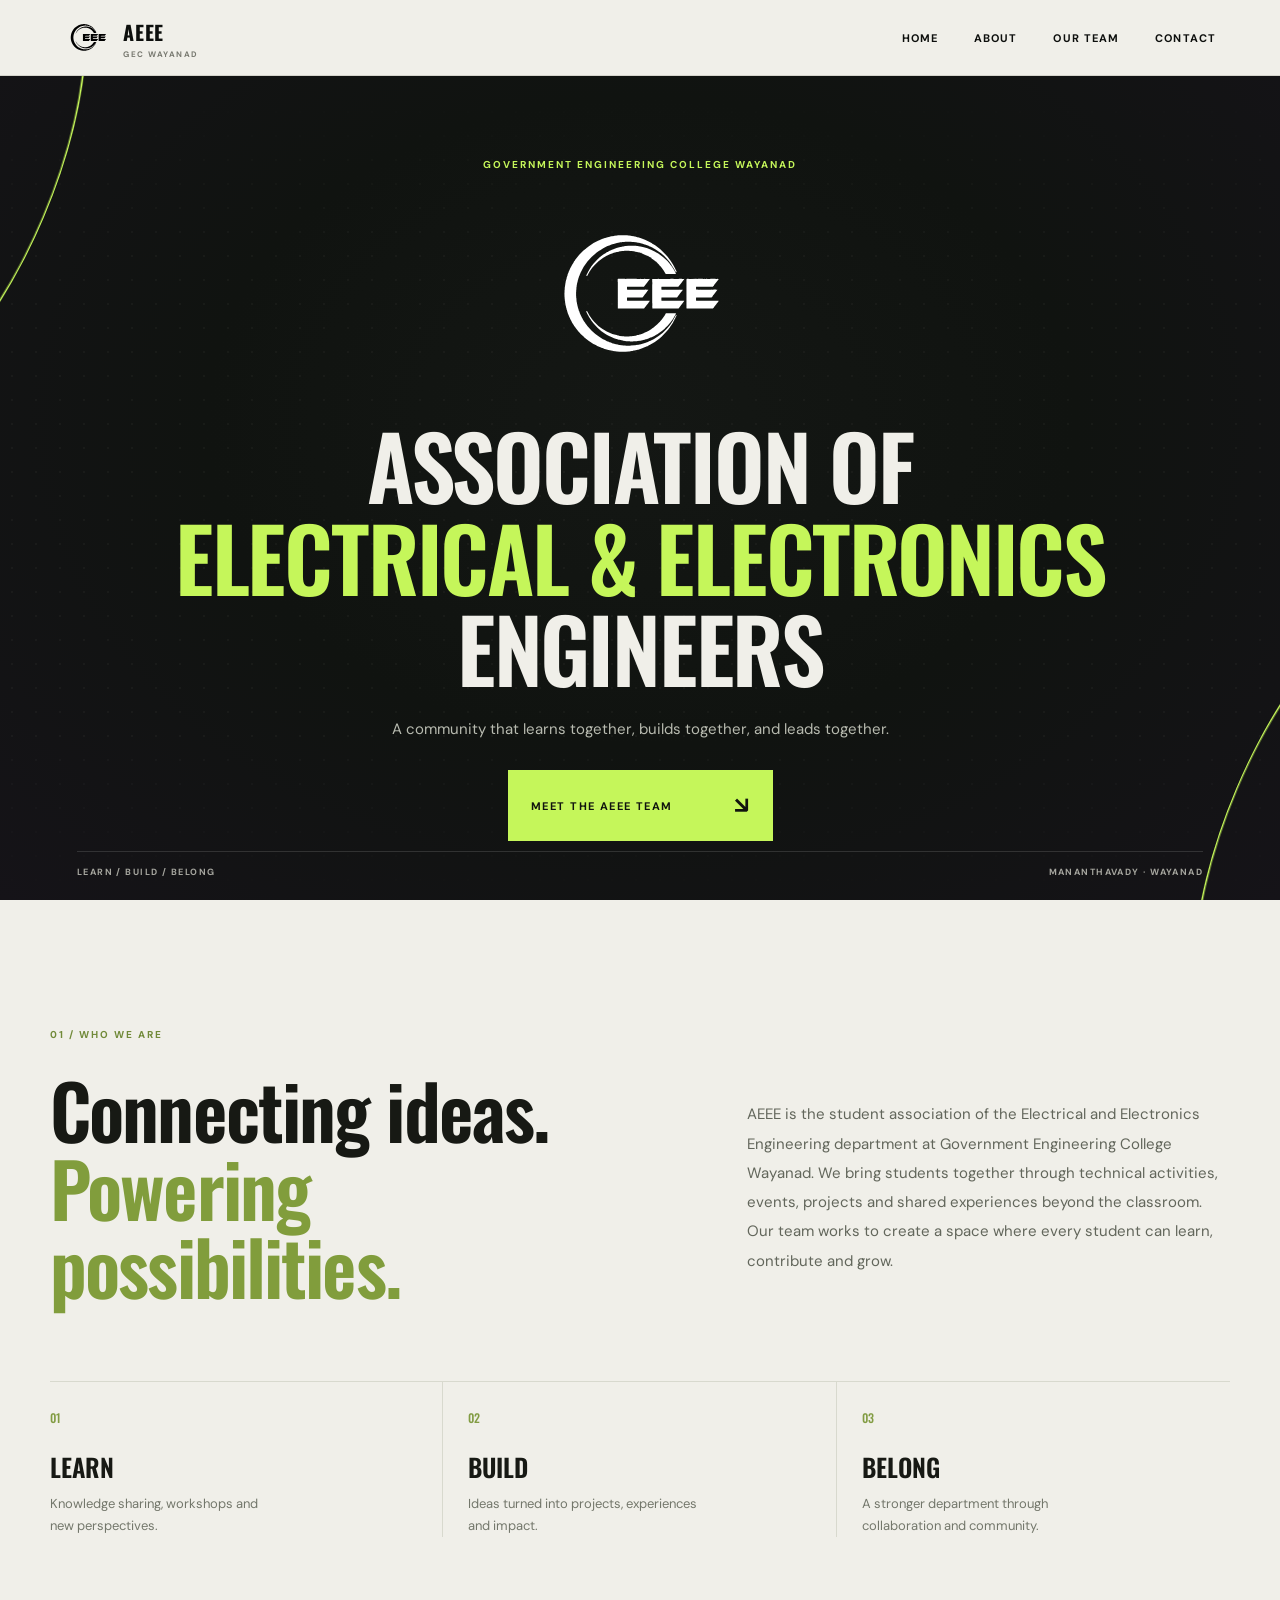
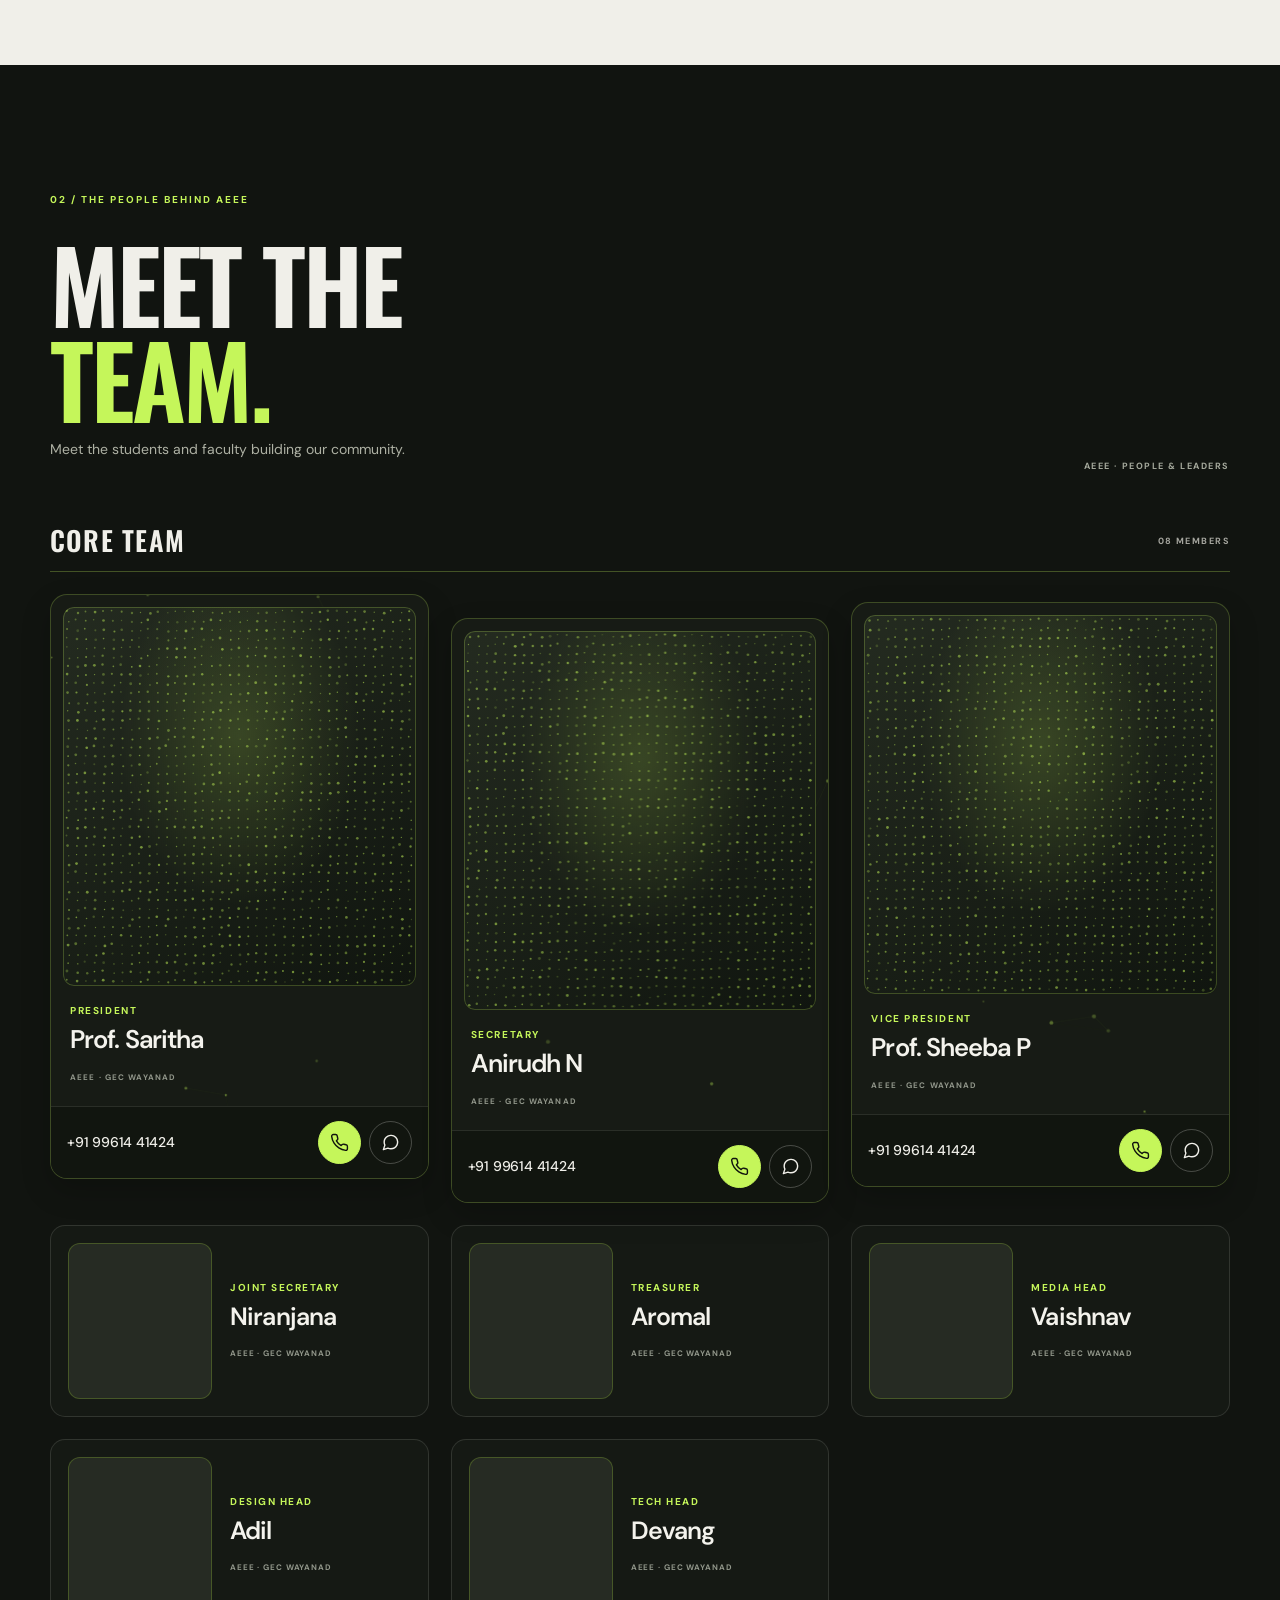
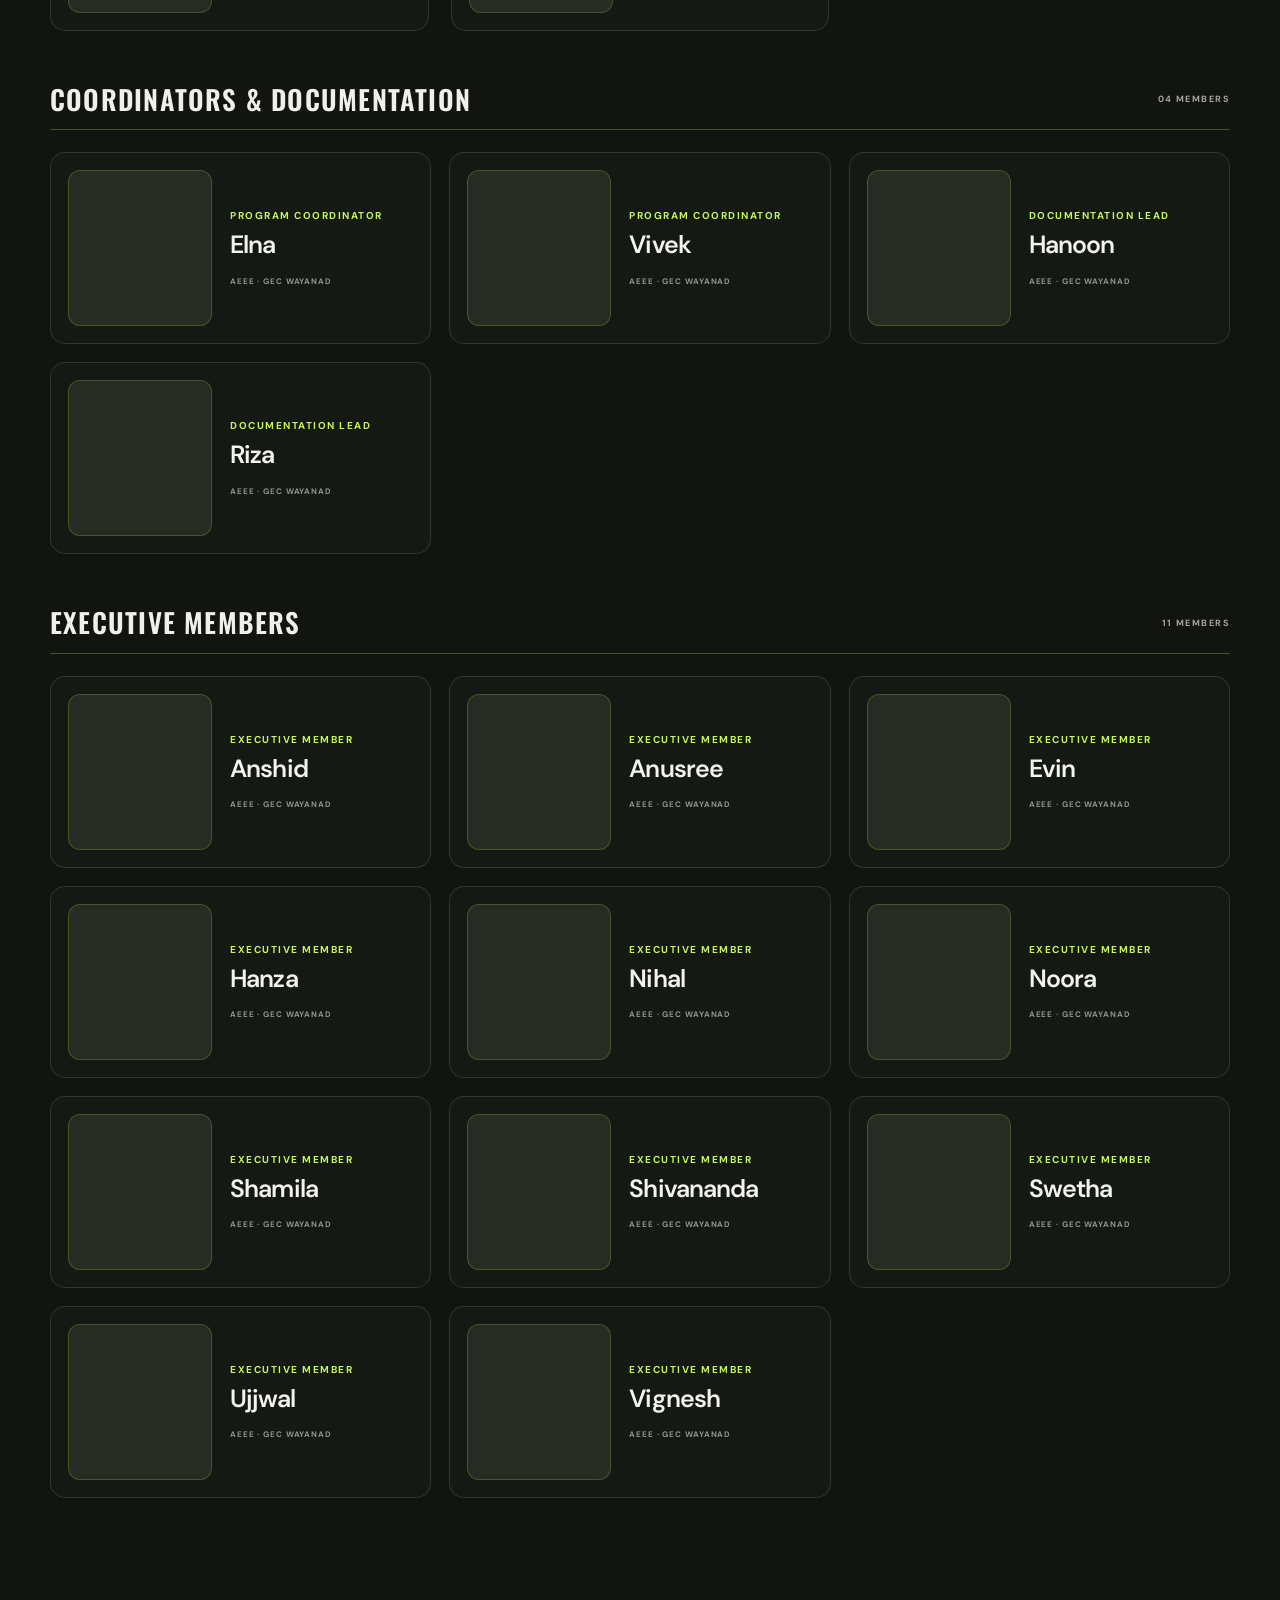
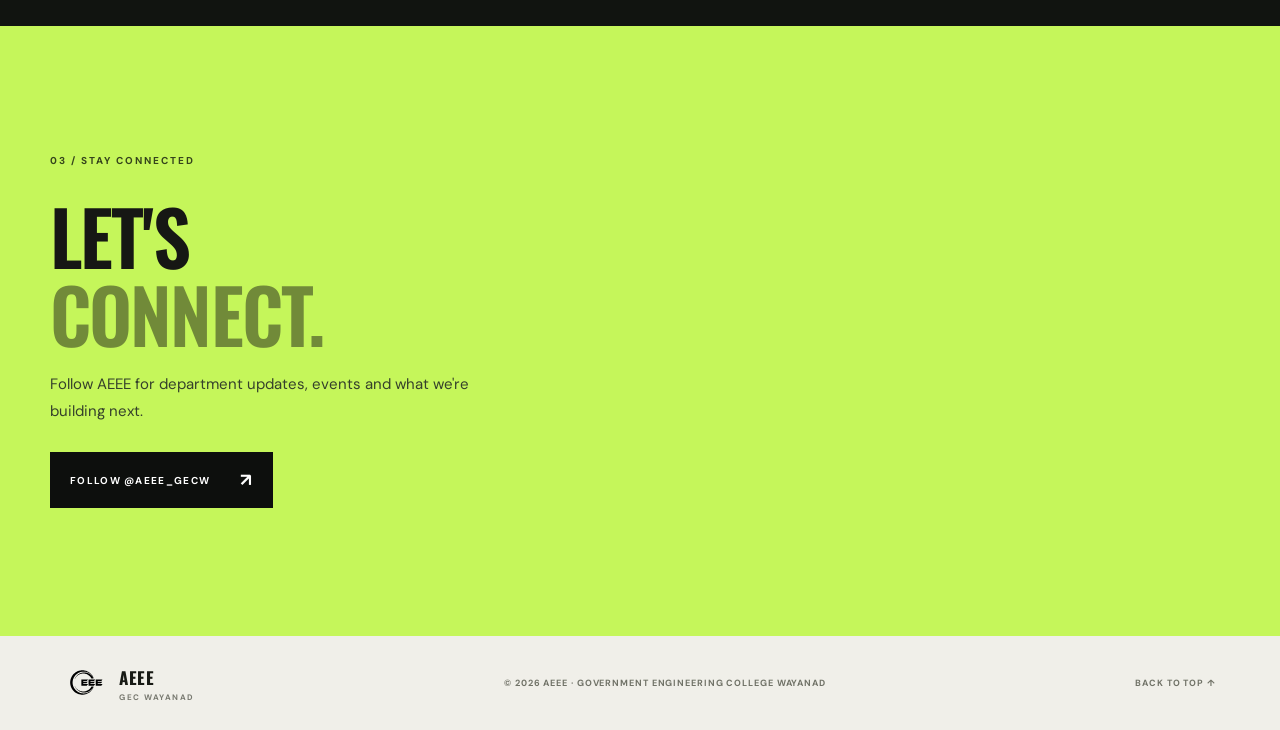
==== index.html @ 2220b152 "Add portrait to Prof. Saritha leadership card" ====
<!doctype html>
<html lang="en">
<head>
<meta charset="utf-8">
<meta name="viewport" content="width=device-width, initial-scale=1">
<meta name="theme-color" content="#0d0f0d">
<meta name="description" content="Association of Electrical and Electronics Engineers — Government Engineering College Wayanad. Meet our team and explore AEEE.">
<title>AEEE | GEC Wayanad</title>
<link rel="preconnect" href="https://fonts.googleapis.com">
<link rel="preconnect" href="https://fonts.gstatic.com" crossorigin>
<link href="https://fonts.googleapis.com/css2?family=DM+Sans:wght@400;500;600;700&family=Oswald:wght@400;500;600;700&display=swap" rel="stylesheet">
<link rel="stylesheet" href="style.css">
</head>
<body>
<header class="header">
  <a class="brand" href="#home"><img class="brand-mark-image" src="assets/aeee-logo-white.svg?v=1" alt="AEEE logo"><span>AEEE<small>GEC WAYANAD</small></span></a>
  <button class="menu-toggle" id="menuToggle" aria-label="Open navigation" aria-expanded="false">☰</button>
  <nav id="navigation"><a href="#home">Home</a><a href="#about">About</a><a href="#team">Our Team</a><a href="contact.html">Contact</a></nav>
</header>
<main>
<section class="hero" id="home">
  <div class="hero-glow"></div>
  <p class="eyebrow">GOVERNMENT ENGINEERING COLLEGE WAYANAD</p>
  <img class="hero-mark" src="assets/aeee-logo-white.svg?v=1" alt="AEEE logo" width="240" height="240" loading="eager" decoding="sync">
  <h1>ASSOCIATION OF<br><span>ELECTRICAL &amp; ELECTRONICS</span><br>ENGINEERS</h1>
  <p class="hero-copy">A community that learns together, builds together, and leads together.</p>
  <a class="hero-link" href="#team">MEET THE AEEE TEAM <span>↘</span></a>
  <div class="hero-foot"><span>LEARN / BUILD / BELONG</span><span>MANANTHAVADY · WAYANAD</span></div>
</section>
<section class="intro section" id="about">
  <div class="section-tag">01 / WHO WE ARE</div>
  <div class="intro-content"><h2>Connecting ideas.<br><em>Powering possibilities.</em></h2><p>AEEE is the student association of the Electrical and Electronics Engineering department at Government Engineering College Wayanad. We bring students together through technical activities, events, projects and shared experiences beyond the classroom. Our team works to create a space where every student can learn, contribute and grow.</p></div>
  <div class="values"><article><b>01</b><h3>LEARN</h3><p>Knowledge sharing, workshops and new perspectives.</p></article><article><b>02</b><h3>BUILD</h3><p>Ideas turned into projects, experiences and impact.</p></article><article><b>03</b><h3>BELONG</h3><p>A stronger department through collaboration and community.</p></article></div>
</section>
<section class="team section" id="team">
 <div class="section-tag">02 / THE PEOPLE BEHIND AEEE</div>
 <div class="team-heading"><div><h2>MEET THE<br><em>TEAM.</em></h2><p>Meet the students and faculty building our community.</p></div><span class="team-year">AEEE · PEOPLE &amp; LEADERS</span></div>
 <div class="team-directory">
<div class="member-group"><div class="member-group-heading"><h3>CORE TEAM</h3><span>08 MEMBERS</span></div><div class="member-grid"><article class="member-card">
      <div class="member-main">
        <div class="member-photo saritha-photo" role="img" aria-label="Portrait of Prof. Saritha"></div>
        <div class="member-info"><span class="member-role">President</span><h3>Prof. Saritha</h3><span class="member-dept">AEEE · GEC WAYANAD</span></div>
      </div>
            <div class="member-contact member-contact-actions"><span class="contact-number">+91 99614 41424</span><div class="contact-actions"><a class="contact-icon contact-call" href="tel:+919961441424" aria-label="Call AEEE"><svg viewBox="0 0 24 24" aria-hidden="true"><path d="M22 16.92v3a2 2 0 0 1-2.18 2 19.8 19.8 0 0 1-8.63-3.07 19.5 19.5 0 0 1-6-6A19.8 19.8 0 0 1 2.12 4.2 2 2 0 0 1 4.11 2h3a2 2 0 0 1 2 1.72c.12.96.35 1.9.7 2.8a2 2 0 0 1-.45 2.11L8.1 9.9a16 16 0 0 0 6 6l1.27-1.27a2 2 0 0 1 2.11-.45c.9.35 1.84.58 2.8.7A2 2 0 0 1 22 16.92z"/></svg></a><a class="contact-icon contact-whatsapp" href="https://wa.me/919961441424" target="_blank" rel="noopener noreferrer" aria-label="Message AEEE on WhatsApp"><svg viewBox="0 0 24 24" aria-hidden="true"><path d="M21 11.5a8.4 8.4 0 0 1-.9 3.8 8.5 8.5 0 0 1-7.6 4.7 8.4 8.4 0 0 1-3.8-.9L3 21l1.9-5.7a8.4 8.4 0 0 1-.9-3.8A8.5 8.5 0 0 1 8.7 3.9a8.4 8.4 0 0 1 3.8-.9h.5a8.5 8.5 0 0 1 8 8z"/></svg></a></div></div>
      </article>

<article class="member-card">
      <div class="member-main">
        <div class="member-photo" role="img" aria-label="Portrait of Rahil Rafeeq"></div>
        <div class="member-info"><span class="member-role">Secretary</span><h3>Anirudh N</h3><span class="member-dept">AEEE · GEC WAYANAD</span></div>
      </div>
            <div class="member-contact member-contact-actions"><span class="contact-number">+91 99614 41424</span><div class="contact-actions"><a class="contact-icon contact-call" href="tel:+919961441424" aria-label="Call AEEE"><svg viewBox="0 0 24 24" aria-hidden="true"><path d="M22 16.92v3a2 2 0 0 1-2.18 2 19.8 19.8 0 0 1-8.63-3.07 19.5 19.5 0 0 1-6-6A19.8 19.8 0 0 1 2.12 4.2 2 2 0 0 1 4.11 2h3a2 2 0 0 1 2 1.72c.12.96.35 1.9.7 2.8a2 2 0 0 1-.45 2.11L8.1 9.9a16 16 0 0 0 6 6l1.27-1.27a2 2 0 0 1 2.11-.45c.9.35 1.84.58 2.8.7A2 2 0 0 1 22 16.92z"/></svg></a><a class="contact-icon contact-whatsapp" href="https://wa.me/919961441424" target="_blank" rel="noopener noreferrer" aria-label="Message AEEE on WhatsApp"><svg viewBox="0 0 24 24" aria-hidden="true"><path d="M21 11.5a8.4 8.4 0 0 1-.9 3.8 8.5 8.5 0 0 1-7.6 4.7 8.4 8.4 0 0 1-3.8-.9L3 21l1.9-5.7a8.4 8.4 0 0 1-.9-3.8A8.5 8.5 0 0 1 8.7 3.9a8.4 8.4 0 0 1 3.8-.9h.5a8.5 8.5 0 0 1 8 8z"/></svg></a></div></div>
      </article>

<article class="member-card">
      <div class="member-main">
        <div class="member-photo" role="img" aria-label="Portrait of Prof. Sheeba P"></div>
        <div class="member-info"><span class="member-role">Vice President</span><h3>Prof. Sheeba P</h3><span class="member-dept">AEEE · GEC WAYANAD</span></div>
      </div>
            <div class="member-contact member-contact-actions"><span class="contact-number">+91 99614 41424</span><div class="contact-actions"><a class="contact-icon contact-call" href="tel:+919961441424" aria-label="Call AEEE"><svg viewBox="0 0 24 24" aria-hidden="true"><path d="M22 16.92v3a2 2 0 0 1-2.18 2 19.8 19.8 0 0 1-8.63-3.07 19.5 19.5 0 0 1-6-6A19.8 19.8 0 0 1 2.12 4.2 2 2 0 0 1 4.11 2h3a2 2 0 0 1 2 1.72c.12.96.35 1.9.7 2.8a2 2 0 0 1-.45 2.11L8.1 9.9a16 16 0 0 0 6 6l1.27-1.27a2 2 0 0 1 2.11-.45c.9.35 1.84.58 2.8.7A2 2 0 0 1 22 16.92z"/></svg></a><a class="contact-icon contact-whatsapp" href="https://wa.me/919961441424" target="_blank" rel="noopener noreferrer" aria-label="Message AEEE on WhatsApp"><svg viewBox="0 0 24 24" aria-hidden="true"><path d="M21 11.5a8.4 8.4 0 0 1-.9 3.8 8.5 8.5 0 0 1-7.6 4.7 8.4 8.4 0 0 1-3.8-.9L3 21l1.9-5.7a8.4 8.4 0 0 1-.9-3.8A8.5 8.5 0 0 1 8.7 3.9a8.4 8.4 0 0 1 3.8-.9h.5a8.5 8.5 0 0 1 8 8z"/></svg></a></div></div>
      </article>

<article class="member-card">
      <div class="member-main">
        <div class="member-photo" role="img" aria-label="Portrait of Niranjana"></div>
        <div class="member-info"><span class="member-role">Joint Secretary</span><h3>Niranjana</h3><span class="member-dept">AEEE · GEC WAYANAD</span></div>
      </div>
      </article>

<article class="member-card">
      <div class="member-main">
        <div class="member-photo" role="img" aria-label="Portrait of Aromal"></div>
        <div class="member-info"><span class="member-role">Treasurer</span><h3>Aromal</h3><span class="member-dept">AEEE · GEC WAYANAD</span></div>
      </div>
      </article>

<article class="member-card">
      <div class="member-main">
        <div class="member-photo" role="img" aria-label="Portrait of Vaishnav"></div>
        <div class="member-info"><span class="member-role">Media Head</span><h3>Vaishnav</h3><span class="member-dept">AEEE · GEC WAYANAD</span></div>
      </div>
      </article>
<article class="member-card">
      <div class="member-main">
        <div class="member-photo" role="img" aria-label="Portrait of Adil"></div>
        <div class="member-info"><span class="member-role">Design Head</span><h3>Adil</h3><span class="member-dept">AEEE · GEC WAYANAD</span></div>
      </div>
      </article>

<article class="member-card">
      <div class="member-main">
        <div class="member-photo" role="img" aria-label="Portrait of Devang"></div>
        <div class="member-info"><span class="member-role">Tech Head</span><h3>Devang</h3><span class="member-dept">AEEE · GEC WAYANAD</span></div>
      </div>
      </article>
</div></div>
<div class="member-group"><div class="member-group-heading"><h3>COORDINATORS & DOCUMENTATION</h3><span>04 MEMBERS</span></div><div class="member-grid"><article class="member-card">
      <div class="member-main">
        <div class="member-photo" role="img" aria-label="Portrait of Elna"></div>
        <div class="member-info"><span class="member-role">Program Coordinator</span><h3>Elna</h3><span class="member-dept">AEEE · GEC WAYANAD</span></div>
      </div>
      </article>

<article class="member-card">
      <div class="member-main">
        <div class="member-photo" role="img" aria-label="Portrait of Vivek"></div>
        <div class="member-info"><span class="member-role">Program Coordinator</span><h3>Vivek</h3><span class="member-dept">AEEE · GEC WAYANAD</span></div>
      </div>
      </article>

<article class="member-card">
      <div class="member-main">
        <div class="member-photo" role="img" aria-label="Portrait of Hanoon"></div>
        <div class="member-info"><span class="member-role">Documentation Lead</span><h3>Hanoon</h3><span class="member-dept">AEEE · GEC WAYANAD</span></div>
      </div>
      </article>
<article class="member-card">
      <div class="member-main">
        <div class="member-photo" role="img" aria-label="Portrait of Riza"></div>
        <div class="member-info"><span class="member-role">Documentation Lead</span><h3>Riza</h3><span class="member-dept">AEEE · GEC WAYANAD</span></div>
      </div>
      </article>
</div></div>
<div class="member-group"><div class="member-group-heading"><h3>EXECUTIVE MEMBERS</h3><span>11 MEMBERS</span></div><div class="member-grid"><article class="member-card">
      <div class="member-main">
        <div class="member-photo" role="img" aria-label="Portrait of Anshid"></div>
        <div class="member-info"><span class="member-role">Executive Member</span><h3>Anshid</h3><span class="member-dept">AEEE · GEC WAYANAD</span></div>
      </div>
      </article>

<article class="member-card">
      <div class="member-main">
        <div class="member-photo" role="img" aria-label="Portrait of Anusree"></div>
        <div class="member-info"><span class="member-role">Executive Member</span><h3>Anusree</h3><span class="member-dept">AEEE · GEC WAYANAD</span></div>
      </div>
      </article>

<article class="member-card">
      <div class="member-main">
        <div class="member-photo" role="img" aria-label="Portrait of Evin"></div>
        <div class="member-info"><span class="member-role">Executive Member</span><h3>Evin</h3><span class="member-dept">AEEE · GEC WAYANAD</span></div>
      </div>
      </article>

<article class="member-card">
      <div class="member-main">
        <div class="member-photo" role="img" aria-label="Portrait of Hanza"></div>
        <div class="member-info"><span class="member-role">Executive Member</span><h3>Hanza</h3><span class="member-dept">AEEE · GEC WAYANAD</span></div>
      </div>
      </article>

<article class="member-card">
      <div class="member-main">
        <div class="member-photo" role="img" aria-label="Portrait of Nihal"></div>
        <div class="member-info"><span class="member-role">Executive Member</span><h3>Nihal</h3><span class="member-dept">AEEE · GEC WAYANAD</span></div>
      </div>
      </article>

<article class="member-card">
      <div class="member-main">
        <div class="member-photo" role="img" aria-label="Portrait of Noora"></div>
        <div class="member-info"><span class="member-role">Executive Member</span><h3>Noora</h3><span class="member-dept">AEEE · GEC WAYANAD</span></div>
      </div>
      </article>

<article class="member-card">
      <div class="member-main">
        <div class="member-photo" role="img" aria-label="Portrait of Shamila"></div>
        <div class="member-info"><span class="member-role">Executive Member</span><h3>Shamila</h3><span class="member-dept">AEEE · GEC WAYANAD</span></div>
      </div>
      </article>

<article class="member-card">
      <div class="member-main">
        <div class="member-photo" role="img" aria-label="Portrait of Shivananda"></div>
        <div class="member-info"><span class="member-role">Executive Member</span><h3>Shivananda</h3><span class="member-dept">AEEE · GEC WAYANAD</span></div>
      </div>
      </article>

<article class="member-card">
      <div class="member-main">
        <div class="member-photo" role="img" aria-label="Portrait of Swetha"></div>
        <div class="member-info"><span class="member-role">Executive Member</span><h3>Swetha</h3><span class="member-dept">AEEE · GEC WAYANAD</span></div>
      </div>
      </article>

<article class="member-card">
      <div class="member-main">
        <div class="member-photo" role="img" aria-label="Portrait of Ujjwal"></div>
        <div class="member-info"><span class="member-role">Executive Member</span><h3>Ujjwal</h3><span class="member-dept">AEEE · GEC WAYANAD</span></div>
      </div>
      </article>

<article class="member-card">
      <div class="member-main">
        <div class="member-photo" role="img" aria-label="Portrait of Vignesh"></div>
        <div class="member-info"><span class="member-role">Executive Member</span><h3>Vignesh</h3><span class="member-dept">AEEE · GEC WAYANAD</span></div>
      </div>
      </article>
</div></div>
 </div>
</section>
<section class="contact section" id="contact">
 <div class="section-tag">03 / STAY CONNECTED</div><h2>LET'S<br><em>CONNECT.</em></h2>
 <p>Follow AEEE for department updates, events and what we're building next.</p>
 <a class="instagram" href="https://www.instagram.com/aeee_gecw/" target="_blank" rel="noopener noreferrer">FOLLOW @AEEE_GECW <span>↗</span></a>
</section>
</main>
<footer><a class="brand footer-brand" href="#home"><img class="brand-mark-image" src="assets/aeee-logo-white.svg?v=1" alt="AEEE logo"><span>AEEE<small>GEC WAYANAD</small></span></a><span>© <span id="year"></span> AEEE · GOVERNMENT ENGINEERING COLLEGE WAYANAD</span><a href="#home">BACK TO TOP ↑</a></footer>
<script src="script.js"></script>
</body></html>
---- style.css ----
:root{--bg:#0d0f0d;--panel:#171a16;--paper:#f0efe9;--ink:#171914;--muted:#a6a69f;--lime:#c5f65a;--violet:#c5f65a;--line:rgba(255,255,255,.13);--max:1180px}
*{box-sizing:border-box}html{scroll-behavior:smooth;scroll-padding-top:84px}body{margin:0;background:var(--bg);color:var(--paper);font-family:"DM Sans",Arial,sans-serif;-webkit-font-smoothing:antialiased}a{color:inherit;text-decoration:none}.header{height:76px;padding:0 clamp(20px,5vw,76px);display:flex;align-items:center;justify-content:space-between;background:#f0efe9;color:#0d0f0d;position:sticky;top:0;z-index:10;border-bottom:1px solid #d5d4cc}.brand{display:inline-flex;align-items:center;gap:11px;font-family:"Oswald",sans-serif;font-size:20px;font-weight:700;letter-spacing:.04em}.brand small{display:block;font:700 8px "DM Sans",sans-serif;letter-spacing:.19em;color:#77786f;margin-top:2px}.brand-mark{display:grid;place-items:center;width:38px;height:38px;border:2px solid currentColor;border-radius:50%;font:600 12px "Oswald",sans-serif;letter-spacing:-.04em}.header nav{display:flex;gap:36px;align-items:center}.header nav a{font-size:11px;font-weight:700;letter-spacing:.1em;text-transform:uppercase}.header nav a:hover{color:var(--violet)}.menu-toggle{display:none;background:none;border:0;color:inherit;font-size:25px}.hero{min-height:calc(100svh - 76px);padding:38px clamp(20px,6vw,90px) 25px;display:flex;flex-direction:column;align-items:center;justify-content:center;text-align:center;position:relative;overflow:hidden;background:radial-gradient(ellipse at 50% 42%,#141714 0%,#101310 48%,#151318 100%)}.hero:before,.hero:after{content:"";position:absolute;width:230px;height:530px;border:1px solid rgba(197,246,90,.38);border-radius:50%;transform:rotate(23deg);pointer-events:none}.hero:before{left:-180px;top:-170px;box-shadow:20px 0 0 -19px var(--violet),40px 0 0 -39px rgba(197,246,90,.25)}.hero:after{right:-180px;bottom:-200px;box-shadow:-20px 0 0 -19px var(--violet),-40px 0 0 -39px rgba(197,246,90,.25)}.hero-glow{position:absolute;inset:0;opacity:.22;background-image:radial-gradient(#fff 1px,transparent 1px);background-size:24px 24px;mask-image:linear-gradient(transparent,#000 20%,#000 80%,transparent)}.eyebrow,.section-tag{position:relative;font-size:10px;font-weight:700;letter-spacing:.2em;color:var(--lime)}.hero-mark{position:relative;display:block;flex:0 0 auto;width:clamp(150px,18vw,210px);height:clamp(150px,18vw,210px);min-width:150px;min-height:150px;aspect-ratio:1;object-fit:contain;border:0;border-radius:0;margin:10px auto 18px;box-shadow:none}.hero h1{position:relative;font:600 clamp(42px,7vw,88px)/1.04 "Oswald",sans-serif;letter-spacing:-.025em;margin:0;max-width:1050px}.hero h1 span{color:var(--lime)}.hero-copy{position:relative;max-width:520px;color:#b8bbb0;font-size:15px;line-height:1.8;margin:22px 0 27px}.hero-link,.instagram{position:relative;display:inline-flex;gap:30px;align-items:center;background:var(--lime);color:#161714;padding:16px 20px;font-size:10px;font-weight:700;letter-spacing:.13em}.hero-link span,.instagram span{font-size:18px}.hero-link:hover,.instagram:hover{background:#dcff91}.hero-foot{position:absolute;bottom:22px;left:clamp(20px,6vw,90px);right:clamp(20px,6vw,90px);display:flex;justify-content:space-between;border-top:1px solid var(--line);padding-top:14px;color:#a6a69f;font-size:9px;font-weight:700;letter-spacing:.16em}.section{padding:clamp(76px,10vw,130px) max(20px,calc((100vw - var(--max))/2))}.intro{background:var(--paper);color:var(--ink)}.intro .section-tag{color:#718a39}.intro-content{display:grid;grid-template-columns:1.1fr .9fr;gap:9%;align-items:center;margin:30px 0 76px}.intro h2,.contact h2{font:600 clamp(40px,6vw,75px)/1.04 "Oswald",sans-serif;letter-spacing:-.025em;margin:0}.intro h2 em,.contact h2 em{font-style:normal;color:#819d3c}.intro-content>p{max-width:520px;color:#62665b;font-size:15px;line-height:1.95;margin:0}.values{display:grid;grid-template-columns:repeat(3,1fr);border-top:1px solid #d8d9ce}.values article{padding:25px 25px 0;border-right:1px solid #d8d9ce}.values article:first-child{padding-left:0}.values article:last-child{border:0}.values b{font:500 12px "Oswald",sans-serif;color:#829c43}.values h3{font:600 25px "Oswald",sans-serif;margin:20px 0 8px}.values p{color:#73776b;font-size:13px;line-height:1.7;margin:0;max-width:230px}.team{background:#111410}.team-heading{display:flex;align-items:end;justify-content:space-between;margin:30px 0 44px}.team-heading h2{font:600 clamp(48px,8vw,100px)/.95 "Oswald",sans-serif;letter-spacing:-.03em;margin:0}.team-heading h2 em{font-style:normal;color:var(--lime)}.team-heading p{color:#aeb1a4;font-size:14px}.team-year{font-size:9px;color:#a6aa9d;letter-spacing:.17em;font-weight:700}.poster-grid{display:grid;grid-template-columns:1fr 1fr;gap:24px;align-items:start}.poster{padding:9px;background:#f3eff2;border:1px solid rgba(255,255,255,.15);box-shadow:0 22px 60px rgba(0,0,0,.25);margin:0}.poster img{display:block;width:100%;height:auto}.poster-note{margin:28px 0 0;text-align:right;font-size:9px;letter-spacing:.18em;color:#a6aa9d}.contact{position:relative;overflow:hidden;background:var(--lime);color:#161714}.contact .section-tag{color:#35441c}.contact h2{margin:30px 0 18px}.contact h2 em{color:#718a39}.contact>p{max-width:460px;color:#35402b;font-size:15px;line-height:1.8;margin-bottom:27px}.instagram{background:#0d0f0d;color:#fff}.instagram:hover{background:#30382a}footer{background:#f0efe9;color:#171914;display:flex;align-items:center;justify-content:space-between;padding:25px clamp(20px,5vw,76px);gap:20px}footer>span,footer>a:last-child{font-size:9px;font-weight:700;letter-spacing:.1em;color:#707267}.footer-brand{font-size:17px}.footer-brand .brand-mark{width:34px;height:34px}
@media(max-width:760px){.header{height:66px}.menu-toggle{display:block}.header nav{display:none;position:absolute;top:66px;left:0;right:0;padding:22px;background:#f0efe9;flex-direction:column;gap:22px;border-bottom:1px solid #ddd}.header nav.open{display:flex}.hero{min-height:calc(100svh - 66px);padding-bottom:80px}.hero h1{font-size:clamp(38px,10vw,62px)}.hero-foot{font-size:7px;letter-spacing:.08em}.intro-content{grid-template-columns:1fr;gap:25px;margin-bottom:50px}.intro-content>p{font-size:14px}.values{grid-template-columns:1fr}.values article,.values article:first-child{padding:20px 0;border-right:0;border-bottom:1px solid #d8d9ce}.values article:last-child{border-bottom:0}.values h3{margin:10px 0 5px}.team-heading{align-items:start;gap:20px;flex-direction:column}.team-year{margin-top:4px}.poster-grid{grid-template-columns:1fr;gap:22px}.poster{max-width:580px;margin:auto}.contact{min-height:430px}footer{align-items:flex-start;flex-direction:column;gap:16px}footer>span{line-height:1.7}}
@media(prefers-reduced-motion:reduce){html{scroll-behavior:auto}*{transition:none!important}}

/* AEEE member directory */
.poster-grid,.poster-note{display:none}
.member-group{margin-top:54px}
.member-group-heading{display:flex;align-items:center;justify-content:space-between;gap:18px;border-bottom:1px solid rgba(197,246,90,.28);padding-bottom:15px;margin-bottom:22px}
.member-group-heading h3{font:600 clamp(19px,2.4vw,27px)/1.1 "Oswald",sans-serif;letter-spacing:.045em;margin:0;color:#f0efe9}
.member-group-heading span{font-size:9px;font-weight:700;letter-spacing:.16em;color:#a6a69f}
.member-grid{display:grid;grid-template-columns:repeat(3,minmax(0,1fr));gap:18px}
.member-card{min-width:0;background:#151914;border:1px solid rgba(240,239,233,.13);border-radius:15px;overflow:hidden;transition:transform .2s ease,border-color .2s ease,background .2s ease}
.member-card:hover{transform:translateY(-4px);border-color:rgba(197,246,90,.55);background:#191e17}
.member-main{display:flex;align-items:center;gap:19px;padding:18px;min-height:184px}
.member-photo{flex:0 0 142px;width:142px;height:154px;border-radius:11px;background-repeat:no-repeat;background-color:#262b23;background-position:var(--photo-x) var(--photo-y);box-shadow:0 0 0 1px rgba(197,246,90,.28);overflow:hidden}
.poster-source-one{background-image:url("assets/aeee-team-1.webp");background-size:807px 1001px}
.poster-source-two{background-image:url("assets/aeee-team-2.webp");background-size:802px 992px}
.member-info{min-width:0}
.member-role{display:block;color:#c5f65a;font-size:10px;font-weight:700;letter-spacing:.15em;text-transform:uppercase;line-height:1.5}
.member-info h3{margin:8px 0 9px;color:#f4f3ed;font:600 clamp(19px,2vw,25px)/1.1 "DM Sans",sans-serif;letter-spacing:-.035em;overflow-wrap:anywhere}
.member-dept{font-size:8px;font-weight:700;letter-spacing:.11em;color:#92978b}
.member-contact{min-height:58px;border-top:1px solid rgba(240,239,233,.12);padding:10px 14px 10px 18px;display:flex;align-items:center;justify-content:space-between;gap:10px;background:#111510}
.member-contact>span{font-size:9px;font-weight:700;letter-spacing:.12em;color:#a6a69f}
.member-contact a{display:inline-flex;align-items:center;gap:13px;padding:9px 12px;border-radius:30px;background:#c5f65a;color:#151914;font-size:9px;font-weight:800;letter-spacing:.1em;white-space:nowrap}
.member-contact a b{font-size:16px;line-height:10px}
.member-contact a:hover{background:#dcff91}
@media(max-width:1050px){.member-grid{grid-template-columns:repeat(2,minmax(0,1fr))}.member-main{gap:15px}.member-photo{flex-basis:130px;width:130px;height:148px}}
@media(max-width:620px){.member-grid{grid-template-columns:1fr;gap:14px}.member-group{margin-top:42px}.member-main{min-height:0;padding:15px;gap:17px}.member-photo{flex-basis:132px;width:132px;height:148px}.member-info h3{font-size:22px}.member-contact{padding-left:15px}.member-contact>span{font-size:8px}}



/* Dedicated AEEE contact page */
.contact-page-body{background:#0d0f0d;color:#f0efe9;min-height:100vh}
.contact-page-main{width:100%;max-width:920px;margin:0 auto;padding:clamp(34px,7vw,78px) 22px 64px}
.message-card{background:#f5f6f7;color:#17191d;border-radius:34px;padding:clamp(26px,6vw,64px);box-shadow:0 24px 80px rgba(0,0,0,.2)}
.message-card-heading h1{font:600 clamp(30px,4vw,42px)/1.12 "DM Sans",sans-serif;letter-spacing:-.045em;margin:0 0 10px;color:#101216}
.message-kicker{display:block;color:#7e858e;font-size:9px;font-weight:700;letter-spacing:.17em;margin-bottom:17px}
.message-card-heading p{font-size:16px;color:#69717b;margin:0 0 34px;line-height:1.6}
.committee-form{display:block}
.topic-field{border:0;padding:0;margin:0 0 32px;min-width:0}
.topic-field legend,.form-field{font-size:12px;letter-spacing:.09em;font-weight:600;color:#4e5661}
.topic-options{display:flex;flex-wrap:wrap;gap:10px;margin-top:15px}
.topic-option{border:1px solid #dfe2e6;background:#fff;color:#4b535e;border-radius:999px;padding:12px 20px;font:500 15px "DM Sans",sans-serif;cursor:pointer;transition:background .18s ease,color .18s ease,border-color .18s ease}
.topic-option.selected{background:#17191d;color:#fff;border-color:#17191d}
.form-grid{display:grid;grid-template-columns:1fr 1fr;gap:25px 16px}
.form-field{display:flex;flex-direction:column;gap:12px;min-width:0}
.form-field>span{display:inline;color:#9299a2;font-weight:400;letter-spacing:0;text-transform:none}
.form-field input,.form-field textarea{width:100%;border:1px solid #dfe2e6;border-radius:16px;background:#fff;color:#17191d;padding:14px 18px;font:400 16px "DM Sans",sans-serif;letter-spacing:0;outline:none;transition:border-color .18s ease,box-shadow .18s ease}
.form-field input{height:60px}
.form-field textarea{min-height:180px;resize:vertical;line-height:1.6}
.form-field input:focus,.form-field textarea:focus{border-color:#8b949f;box-shadow:0 0 0 3px rgba(80,91,105,.1)}
.form-field input::placeholder,.form-field textarea::placeholder{color:#a2a8b0}
.form-hint{font-size:14px;color:#969da6;margin:13px 0 29px}
.message-field{margin-bottom:29px}
.send-message-button{display:inline-flex;align-items:center;gap:25px;border:0;border-radius:999px;background:#17191d;color:#fff;padding:7px 8px 7px 24px;font:700 15px "DM Sans",sans-serif;cursor:pointer;transition:transform .18s ease,background .18s ease}
.send-message-button:hover{transform:translateY(-2px);background:#30343a}
.send-message-button span{display:grid;place-items:center;width:44px;height:44px;border-radius:50%;background:#fff;color:#17191d;font-size:19px}
.form-status{font-size:13px;color:#626c77;line-height:1.6;margin:15px 0 0;max-width:540px}
.contact-page-back{margin:24px 4px 0;font-size:13px}
.contact-page-back a{color:#c5f65a}
.contact-page-body footer{margin-top:0}
@media(max-width:620px){.contact-page-main{padding:24px 13px 42px}.message-card{border-radius:24px;padding:25px 19px}.message-card-heading p{font-size:14px;margin-bottom:27px}.form-grid{grid-template-columns:1fr;gap:20px}.topic-options{gap:8px}.topic-option{padding:10px 15px;font-size:13px}.form-field input{height:56px}.form-field textarea{min-height:160px}.form-hint{font-size:12px}.send-message-button{font-size:14px}}

/* AEEE logo in header and footer */
.brand-mark-image{display:block;width:48px;height:48px;flex:0 0 48px;object-fit:contain;filter:brightness(0);}
.footer-brand .brand-mark-image{width:44px;height:44px;flex-basis:44px;}


/* Contact page — match the dark AEEE homepage theme */
.contact-page-body{background:#0d0f0d;color:#f0efe9}
.contact-page-main{max-width:1040px;padding-top:clamp(42px,7vw,86px);padding-bottom:72px}
.message-card{background:transparent;color:#f0efe9;border:1px solid rgba(240,239,233,.13);border-radius:22px;padding:clamp(26px,5vw,58px);box-shadow:0 24px 80px rgba(0,0,0,.18);position:relative;overflow:hidden}
.message-card:before{content:"";position:absolute;inset:0;pointer-events:none;opacity:.13;background-image:radial-gradient(#fff 1px,transparent 1px);background-size:24px 24px;mask-image:linear-gradient(transparent,#000 18%,#000 82%,transparent)}
.message-card>*{position:relative}
.message-kicker{color:var(--lime);font-size:10px;letter-spacing:.2em}
.message-card-heading h1{font:600 clamp(42px,6vw,72px)/1.04 "Oswald",sans-serif;letter-spacing:-.025em;color:#f0efe9;margin:0 0 14px;text-transform:uppercase}
.message-card-heading p{font-size:15px;color:#b8bbb0;margin:0 0 38px}
.topic-field legend,.form-field{color:#c5c8bd}
.topic-field legend{font-size:10px;letter-spacing:.18em}
.topic-option{border:1px solid rgba(240,239,233,.2);background:#171a16;color:#d8dbd0;border-radius:999px;padding:12px 20px;font:500 14px "DM Sans",sans-serif}
.topic-option:hover{border-color:var(--lime);color:var(--lime)}
.topic-option.selected{background:var(--lime);color:#151914;border-color:var(--lime);font-weight:700}
.form-field{font-size:10px;letter-spacing:.16em}
.form-field>span{color:#92978b;font-size:12px}
.form-field input,.form-field textarea{border:1px solid rgba(240,239,233,.16);border-radius:12px;background:#171a16;color:#f0efe9;padding:15px 18px;font:400 15px "DM Sans",sans-serif;box-shadow:none}
.form-field input:focus,.form-field textarea:focus{border-color:var(--lime);box-shadow:0 0 0 3px rgba(197,246,90,.12)}
.form-field input::placeholder,.form-field textarea::placeholder{color:#858b7d}
.form-hint{font-size:13px;color:#a6aa9d}
.send-message-button{background:var(--lime);color:#151914;border-radius:999px;padding:7px 8px 7px 23px;font:700 11px "DM Sans",sans-serif;letter-spacing:.12em;text-transform:uppercase}
.send-message-button:hover{background:#dcff91}
.send-message-button span{background:#151914;color:var(--lime)}
.form-status{color:#b8bbb0}
.contact-page-back a{color:var(--lime)}
.contact-page-body footer{background:#f0efe9;color:#171914}
@media(max-width:620px){.message-card{border-radius:18px;padding:25px 19px}.message-card-heading h1{font-size:clamp(38px,10vw,54px)}.topic-option{padding:10px 15px;font-size:13px}}

/* Compact phone and WhatsApp actions for the first three Core Team cards */
.member-contact-actions{min-height:72px;padding:12px 16px 12px 18px;background:#111510;border-top:1px solid rgba(240,239,233,.12)}
.member-contact-actions .contact-number{font-size:18px;font-weight:500;letter-spacing:0;color:#f0efe9}
.member-contact-actions .contact-actions{display:flex;align-items:center;gap:10px}
.member-contact-actions a.contact-icon{width:50px;height:50px;min-width:50px;padding:0;border-radius:50%;display:inline-flex;align-items:center;justify-content:center;background:#c5f65a;color:#151914;border:1px solid #c5f65a;transition:transform .18s ease,background .18s ease,border-color .18s ease}
.member-contact-actions a.contact-icon svg{width:21px;height:21px;fill:none;stroke:currentColor;stroke-width:1.8;stroke-linecap:round;stroke-linejoin:round}
.member-contact-actions a.contact-whatsapp{background:#171a16;color:#f0efe9;border:1px solid rgba(240,239,233,.22)}
.member-contact-actions a.contact-icon:hover{transform:translateY(-2px);background:#dcff91;border-color:#dcff91;color:#151914}
@media(max-width:620px){.member-contact-actions{min-height:64px;padding:10px 12px}.member-contact-actions .contact-number{font-size:16px}.member-contact-actions a.contact-icon{width:44px;height:44px;min-width:44px}}




/* Mouse-responsive dotted texture in the hero */
.hero-glow{background:none;pointer-events:none;overflow:hidden;}
.hero-dot-canvas{position:absolute;inset:0;display:block;width:100%;height:100%;}
@media(prefers-reduced-motion:reduce){.hero-dot-canvas{opacity:.8}}


/* Animated main CTA — clean Framer-inspired treatment */
.hero-link{
  min-width:265px;
  min-height:71px;
  padding:0 24px;
  display:inline-flex;
  align-items:center;
  justify-content:space-between;
  gap:34px;
  position:relative;
  isolation:isolate;
  overflow:hidden;
  background:var(--lime);
  color:#11140e;
  border:1px solid var(--lime);
  transition:color .35s ease,background-color .35s ease,border-color .35s ease,transform .35s cubic-bezier(.2,.75,.25,1);
}
.hero-link::before{
  content:"";
  position:absolute;
  z-index:-1;
  inset:0;
  background:#11140e;
  transform:translateY(101%);
  transition:transform .42s cubic-bezier(.76,0,.24,1);
}
.hero-link span{
  display:inline-block;
  flex:0 0 auto;
  font-size:22px;
  line-height:1;
  transform:translate(0,0);
  transition:transform .35s cubic-bezier(.2,.75,.25,1),color .35s ease;
}
.hero-link:hover,.hero-link:focus-visible{
  color:var(--lime);
  background:var(--lime);
  border-color:var(--lime);
  transform:translateY(-2px);
}
.hero-link:hover::before,.hero-link:focus-visible::before{transform:translateY(0)}
.hero-link:hover span,.hero-link:focus-visible span{transform:translate(5px,5px);color:var(--lime)}
.hero-link:focus-visible{outline:2px solid #f0efe9;outline-offset:4px}
.hero-link:active{transform:translateY(0)}
@media(max-width:620px){
  .hero-link{min-width:245px;min-height:64px;padding:0 20px;gap:24px}
}
@media(prefers-reduced-motion:reduce){
  .hero-link,.hero-link::before,.hero-link span{transition:none}
  .hero-link:hover,.hero-link:focus-visible{transform:none}
}


/* White pill CTA inspired by the supplied Framer reference */
.hero-link{
  min-width:0;
  min-height:58px;
  padding:7px 8px 7px 25px;
  gap:22px;
  border:1px solid rgba(255,255,255,.92);
  border-radius:999px;
  background:#fff;
  color:#10110f;
  box-shadow:0 8px 24px rgba(0,0,0,.18);
  font-size:13px;
  letter-spacing:-.01em;
  transition:transform .28s cubic-bezier(.2,.75,.25,1),box-shadow .28s ease,background .28s ease;
}
.hero-link::before{display:none}
.hero-link span{
  width:42px;
  height:42px;
  display:grid;
  place-items:center;
  border-radius:50%;
  background:#10110f;
  color:#fff;
  font-size:23px;
  line-height:1;
  box-shadow:0 2px 7px rgba(0,0,0,.22);
  transform:translateX(0);
  transition:transform .3s cubic-bezier(.2,.75,.25,1),background .3s ease,color .3s ease;
}
.hero-link:hover,.hero-link:focus-visible{
  background:#fff;
  color:#10110f;
  border-color:#fff;
  transform:translateY(-2px);
  box-shadow:0 12px 30px rgba(0,0,0,.28);
}
.hero-link:hover span,.hero-link:focus-visible span{
  transform:translateX(3px);
  background:#c5f65a;
  color:#10110f;
}
.hero-link:active{transform:translateY(0) scale(.985)}
@media(max-width:620px){
  .hero-link{min-height:54px;padding:6px 7px 6px 21px;gap:18px}
  .hero-link span{width:40px;height:40px}
}
@media(prefers-reduced-motion:reduce){
  .hero-link,.hero-link span{transition:none}
}


/* Dynamic magnetic response for the pill CTA */
.hero-link{
  translate:var(--cta-x,0px) var(--cta-y,0px);
  rotate:var(--cta-tilt,0deg);
  will-change:translate,rotate;
  transition:translate .22s cubic-bezier(.2,.75,.25,1),rotate .22s ease,transform .28s cubic-bezier(.2,.75,.25,1),box-shadow .28s ease,background .28s ease;
}
.hero-link span{
  transition:transform .35s cubic-bezier(.2,.75,.25,1),background .3s ease,color .3s ease,box-shadow .3s ease;
}
.hero-link:hover span,.hero-link:focus-visible span{
  transform:translateX(4px) rotate(-8deg);
  box-shadow:0 3px 12px rgba(0,0,0,.22);
}
.hero-link:active span{transform:scale(.92)}
@media(prefers-reduced-motion:reduce){
  .hero-link{translate:none;rotate:none;will-change:auto}
}


/* Main CTA — rectangular lime treatment from the supplied Framer reference */
.hero-link{
  min-width:265px;
  min-height:71px;
  padding:0 22px;
  gap:30px;
  justify-content:space-between;
  border:1px solid var(--lime);
  border-radius:0;
  background:var(--lime);
  color:#11140e;
  box-shadow:none;
  font-size:11px;
  letter-spacing:.13em;
  position:relative;
  isolation:isolate;
  overflow:visible;
  translate:var(--cta-x,0px) var(--cta-y,0px);
  rotate:var(--cta-tilt,0deg);
  transition:translate .22s cubic-bezier(.2,.75,.25,1),rotate .22s ease,transform .3s ease,background .3s ease,box-shadow .3s ease;
}
.hero-link::before{display:none}
.hero-link span{
  width:auto;
  height:auto;
  display:inline-block;
  padding:0;
  border-radius:0;
  background:transparent;
  color:#11140e;
  box-shadow:none;
  font-size:23px;
  line-height:1;
  transform:translate(0,0);
  transition:transform .32s cubic-bezier(.2,.75,.25,1);
}
.hero-link:hover,.hero-link:focus-visible{
  background:#d5ff78;
  border-color:#d5ff78;
  color:#11140e;
  transform:translateY(-3px);
  box-shadow:0 10px 28px rgba(0,0,0,.2);
}
.hero-link:hover span,.hero-link:focus-visible span{transform:translate(5px,5px) rotate(0deg);background:transparent;color:#11140e;box-shadow:none}
.hero-link:active{transform:translateY(0) scale(.985)}
@media(max-width:620px){.hero-link{min-width:245px;min-height:64px;padding:0 20px;gap:24px}}
@media(prefers-reduced-motion:reduce){.hero-link{translate:none;rotate:none;transition:none}.hero-link span{transition:none}}


/* Interactive depth and soft lime halo for the AEEE hero logo */
.hero-mark{
  transform:perspective(700px) translate3d(var(--logo-tx,0px),var(--logo-ty,0px),0) rotateX(var(--logo-rx,0deg)) rotateY(var(--logo-ry,0deg));
  transform-style:preserve-3d;
  filter:drop-shadow(0 0 0 rgba(197,246,90,0));
  transition:transform .24s cubic-bezier(.2,.75,.25,1),filter .3s ease;
  will-change:transform,filter;
  cursor:default;
}
.hero-mark:hover{
  filter:drop-shadow(0 0 10px rgba(197,246,90,var(--logo-glow,.12)));
}
@media(prefers-reduced-motion:reduce){
  .hero-mark{transform:none!important;transition:none;will-change:auto}
}


/* AEEE leadership cards — animated particle-card treatment */
.member-card.particle-card{
  position:relative;
  isolation:isolate;
  overflow:hidden;
  background:linear-gradient(135deg,#171c15 0%,#121711 72%,#151a13 100%);
  border:1px solid rgba(197,246,90,.19);
  border-radius:19px;
  box-shadow:0 12px 34px rgba(0,0,0,.16);
  transition:transform .35s cubic-bezier(.2,.75,.25,1),border-color .35s ease,box-shadow .35s ease;
}
.member-card.particle-card .member-particles{
  position:absolute;
  inset:0;
  width:100%;
  height:100%;
  z-index:1;
  pointer-events:none;
}
.member-card.particle-card>.member-main,
.member-card.particle-card>.member-contact{
  position:relative;
  z-index:2;
}
.member-card.particle-card>.member-main{
  background:transparent;
  min-height:238px;
  padding:22px;
  gap:22px;
}
.member-card.particle-card>.member-contact{
  min-height:82px;
  padding:13px 20px;
  background:rgba(10,14,10,.48);
  border-top:1px solid rgba(240,239,233,.11);
}
.member-card.particle-card .member-photo{
  flex-basis:clamp(112px,12vw,156px);
  width:clamp(112px,12vw,156px);
  height:clamp(144px,14vw,194px);
  border-radius:15px;
  background-color:rgba(197,246,90,.07);
  box-shadow:0 0 0 1px rgba(197,246,90,.28),0 8px 24px rgba(0,0,0,.18);
}
.member-card.particle-card .member-role{
  color:var(--lime);
  font-size:11px;
  letter-spacing:.17em;
}
.member-card.particle-card .member-info h3{
  font-size:clamp(21px,2vw,29px);
  line-height:1.12;
  margin:11px 0 13px;
}
.member-card.particle-card .member-dept{
  font-size:9px;
  letter-spacing:.14em;
}
.member-card.particle-card .member-contact .contact-number{
  font-size:clamp(14px,1.3vw,19px);
  color:#f0efe9;
  letter-spacing:-.015em;
}
.member-card.particle-card .member-contact-actions .contact-actions{display:flex;align-items:center;gap:11px}
.member-card.particle-card .member-contact-actions a.contact-icon{
  width:56px;
  height:56px;
  min-width:56px;
  padding:0;
  display:inline-flex;
  align-items:center;
  justify-content:center;
  border-radius:50%;
  background:var(--lime);
  color:#11140e;
  border:1px solid var(--lime);
  transition:transform .25s ease,background .25s ease,color .25s ease,border-color .25s ease;
}
.member-card.particle-card .member-contact-actions a.contact-whatsapp{
  background:transparent;
  color:#f0efe9;
  border-color:rgba(240,239,233,.25);
}
.member-card.particle-card .member-contact-actions a.contact-icon svg{width:23px;height:23px}
.member-card.particle-card .member-contact-actions a.contact-icon:hover{
  transform:translateY(-3px) scale(1.04);
  background:#dcff91;
  color:#11140e;
  border-color:#dcff91;
}
.member-card.particle-card:hover{
  transform:translateY(-6px);
  border-color:rgba(197,246,90,.55);
  box-shadow:0 20px 48px rgba(0,0,0,.28),0 0 24px rgba(197,246,90,.06);
}
@media(max-width:1050px){
  .member-card.particle-card>.member-main{min-height:210px;padding:18px;gap:17px}
  .member-card.particle-card .member-photo{flex-basis:120px;width:120px;height:155px}
}
@media(max-width:620px){
  .member-card.particle-card>.member-main{min-height:180px;padding:16px;gap:16px}
  .member-card.particle-card .member-photo{flex-basis:112px;width:112px;height:140px}
  .member-card.particle-card>.member-contact{min-height:72px;padding:10px 14px}
  .member-card.particle-card .member-contact-actions a.contact-icon{width:48px;height:48px;min-width:48px}
}
@media(prefers-reduced-motion:reduce){
  .member-card.particle-card,.member-card.particle-card .contact-icon{transition:none}
  .member-card.particle-card:hover{transform:none}
}


/* Reference-inspired staggered particle portrait cards — AEEE colors */
.member-grid:has(>.particle-portrait-card){grid-template-columns:repeat(3,minmax(0,1fr));align-items:start;gap:22px}
.member-card.particle-portrait-card{
  display:flex;
  flex-direction:column;
  min-height:0;
  border-radius:17px;
  overflow:hidden;
  background:#171b15;
  border:1px solid rgba(197,246,90,.22);
  box-shadow:0 12px 30px rgba(0,0,0,.2);
  transition:transform .45s cubic-bezier(.2,.75,.25,1),border-color .35s ease,box-shadow .35s ease;
}
.member-card.particle-portrait-card:nth-child(2){margin-top:24px}
.member-card.particle-portrait-card:nth-child(3){margin-top:8px}
.member-card.particle-portrait-card>.member-main{
  display:flex;
  flex-direction:column;
  align-items:stretch;
  gap:0;
  padding:12px;
  min-height:0;
}
.member-card.particle-portrait-card .member-photo{
  position:relative;
  display:block;
  width:100%;
  height:auto;
  aspect-ratio:4/4.3;
  flex:0 0 auto;
  border-radius:11px;
  overflow:hidden;
  background:
    radial-gradient(ellipse at 50% 34%,rgba(197,246,90,.17),transparent 48%),
    linear-gradient(145deg,#242b20,#10150f);
  box-shadow:inset 0 0 0 1px rgba(197,246,90,.23);
}
.member-card.particle-portrait-card .portrait-particle-canvas{
  position:absolute;
  inset:0;
  width:100%;
  height:100%;
  display:block;
  pointer-events:none;
}
.member-card.particle-portrait-card .member-info{
  padding:17px 7px 9px;
  min-height:106px;
}
.member-card.particle-portrait-card .member-role{font-size:10px;letter-spacing:.16em}
.member-card.particle-portrait-card .member-info h3{font-size:clamp(20px,2vw,27px);margin:8px 0 9px}
.member-card.particle-portrait-card .member-dept{font-size:8px}
.member-card.particle-portrait-card>.member-contact{
  margin-top:auto;
  min-height:72px;
  padding:10px 16px;
  background:#11150f;
}
.member-card.particle-portrait-card .member-contact .contact-number{font-size:clamp(12px,1.1vw,16px);color:#f0efe9}
.member-card.particle-portrait-card .member-contact-actions .contact-actions{display:flex;gap:8px}
.member-card.particle-portrait-card .member-contact-actions a.contact-icon{width:43px;height:43px;min-width:43px;padding:0;border-radius:50%;display:grid;place-items:center}
.member-card.particle-portrait-card .member-contact-actions a.contact-icon svg{width:19px;height:19px}
.member-card.particle-portrait-card:hover{
  transform:translateY(-9px) scale(1.015);
  border-color:rgba(197,246,90,.68);
  box-shadow:0 24px 50px rgba(0,0,0,.34),0 0 28px rgba(197,246,90,.09);
}
.member-card.particle-portrait-card:hover .member-photo{
  box-shadow:inset 0 0 0 1px rgba(197,246,90,.55),0 0 28px rgba(197,246,90,.12);
}
@media(max-width:1050px){
  .member-grid:has(>.particle-portrait-card){gap:15px}
  .member-card.particle-portrait-card:nth-child(2){margin-top:16px}
  .member-card.particle-portrait-card>.member-main{padding:10px}
  .member-card.particle-portrait-card .member-info{padding:14px 5px 8px}
}
@media(max-width:620px){
  .member-grid:has(>.particle-portrait-card){grid-template-columns:1fr;max-width:420px;margin-inline:auto;gap:16px}
  .member-card.particle-portrait-card:nth-child(2),.member-card.particle-portrait-card:nth-child(3){margin-top:0}
  .member-card.particle-portrait-card>.member-main{display:grid;grid-template-columns: minmax(110px,.8fr) 1fr;align-items:center;gap:14px;padding:12px}
  .member-card.particle-portrait-card .member-photo{aspect-ratio:1/1;height:auto}
  .member-card.particle-portrait-card .member-info{padding:8px 4px;min-height:0}
  .member-card.particle-portrait-card .member-contact{min-height:65px}
}
@media(prefers-reduced-motion:reduce){
  .member-card.particle-portrait-card{transition:none}
  .member-card.particle-portrait-card:hover{transform:none}
}
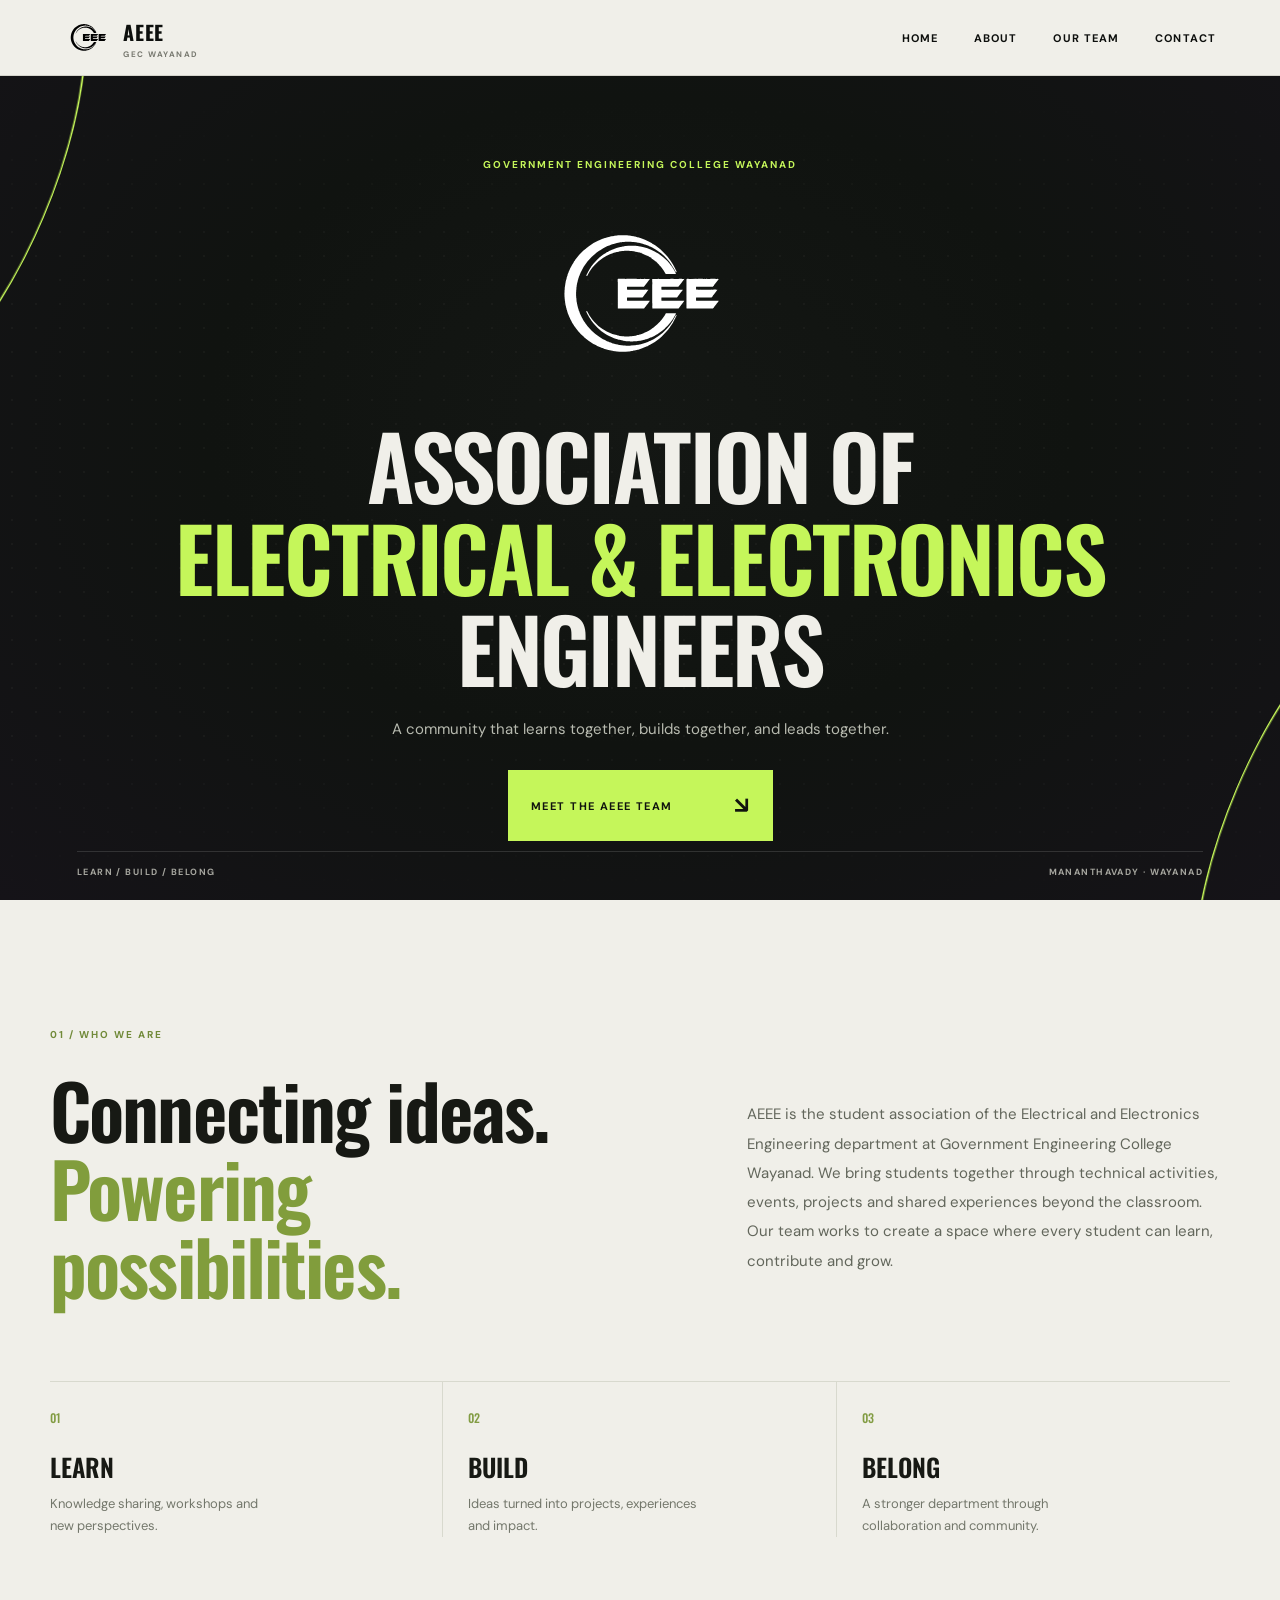
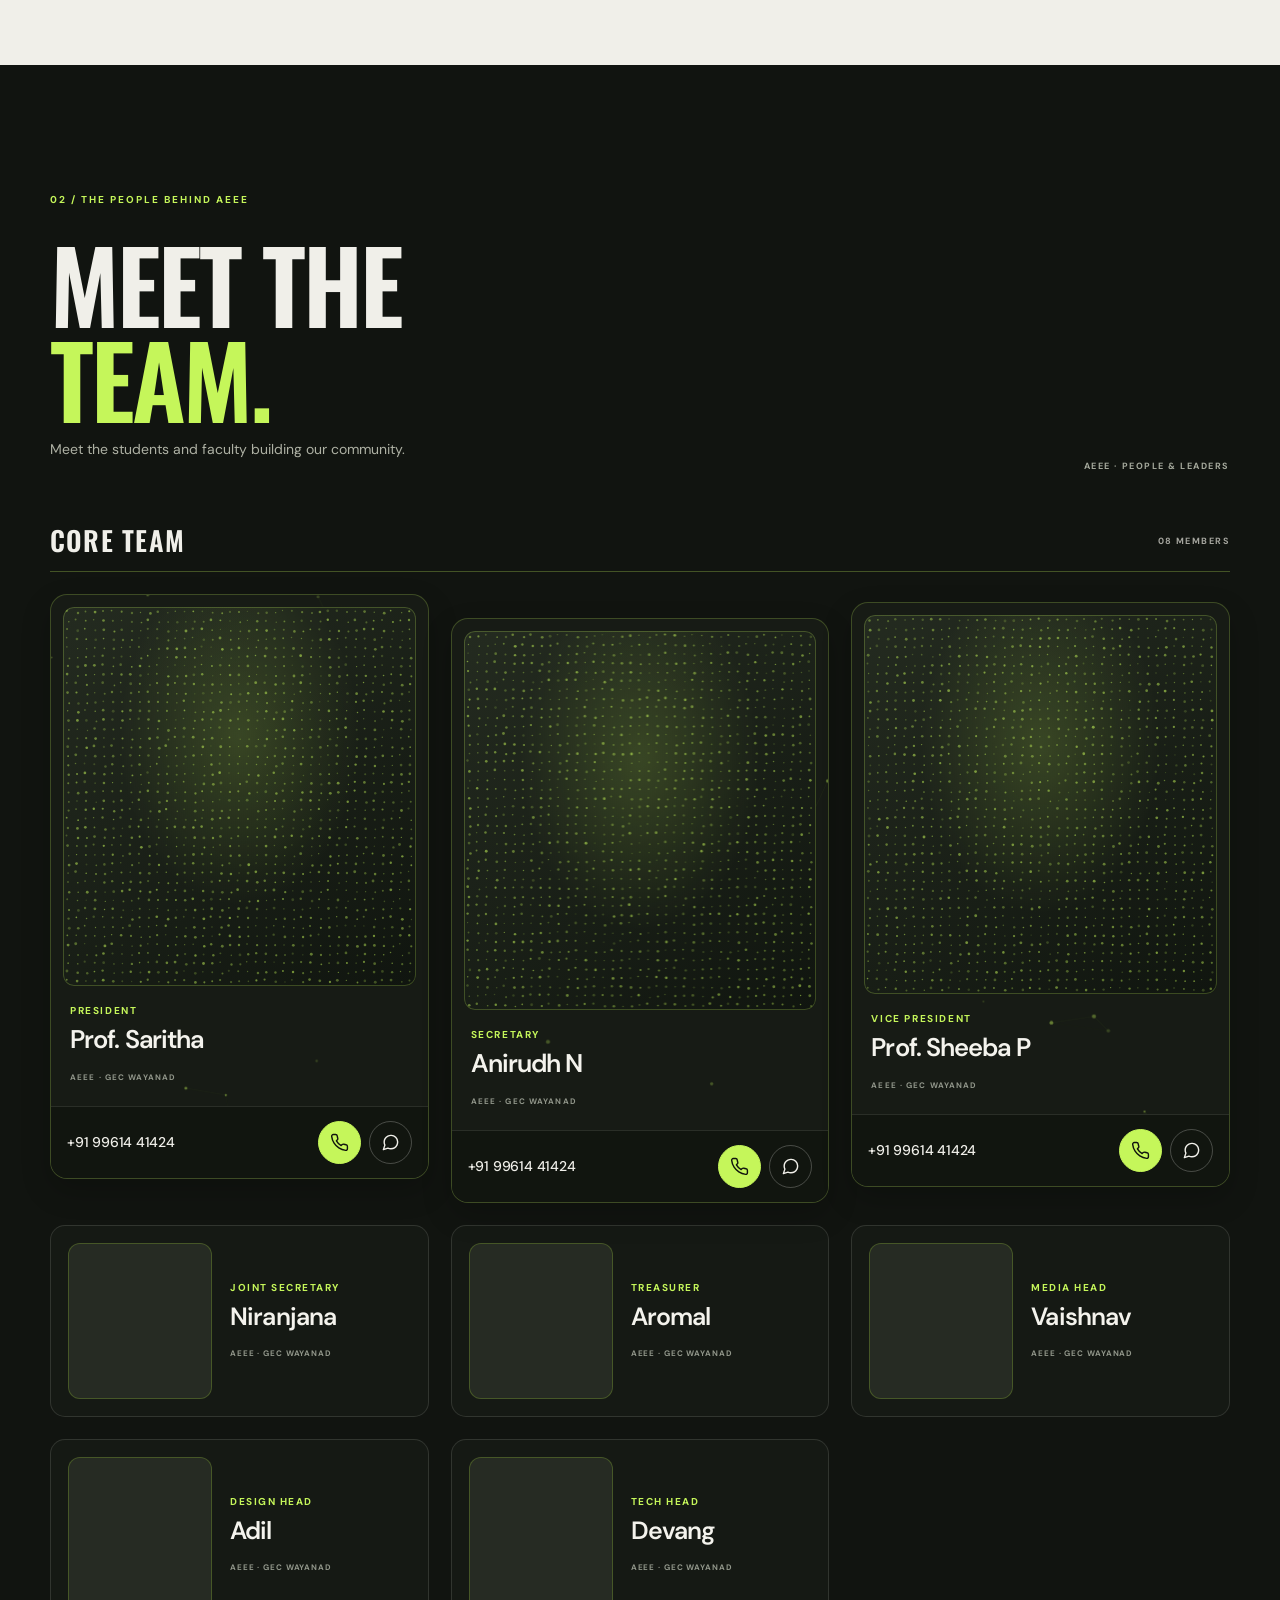
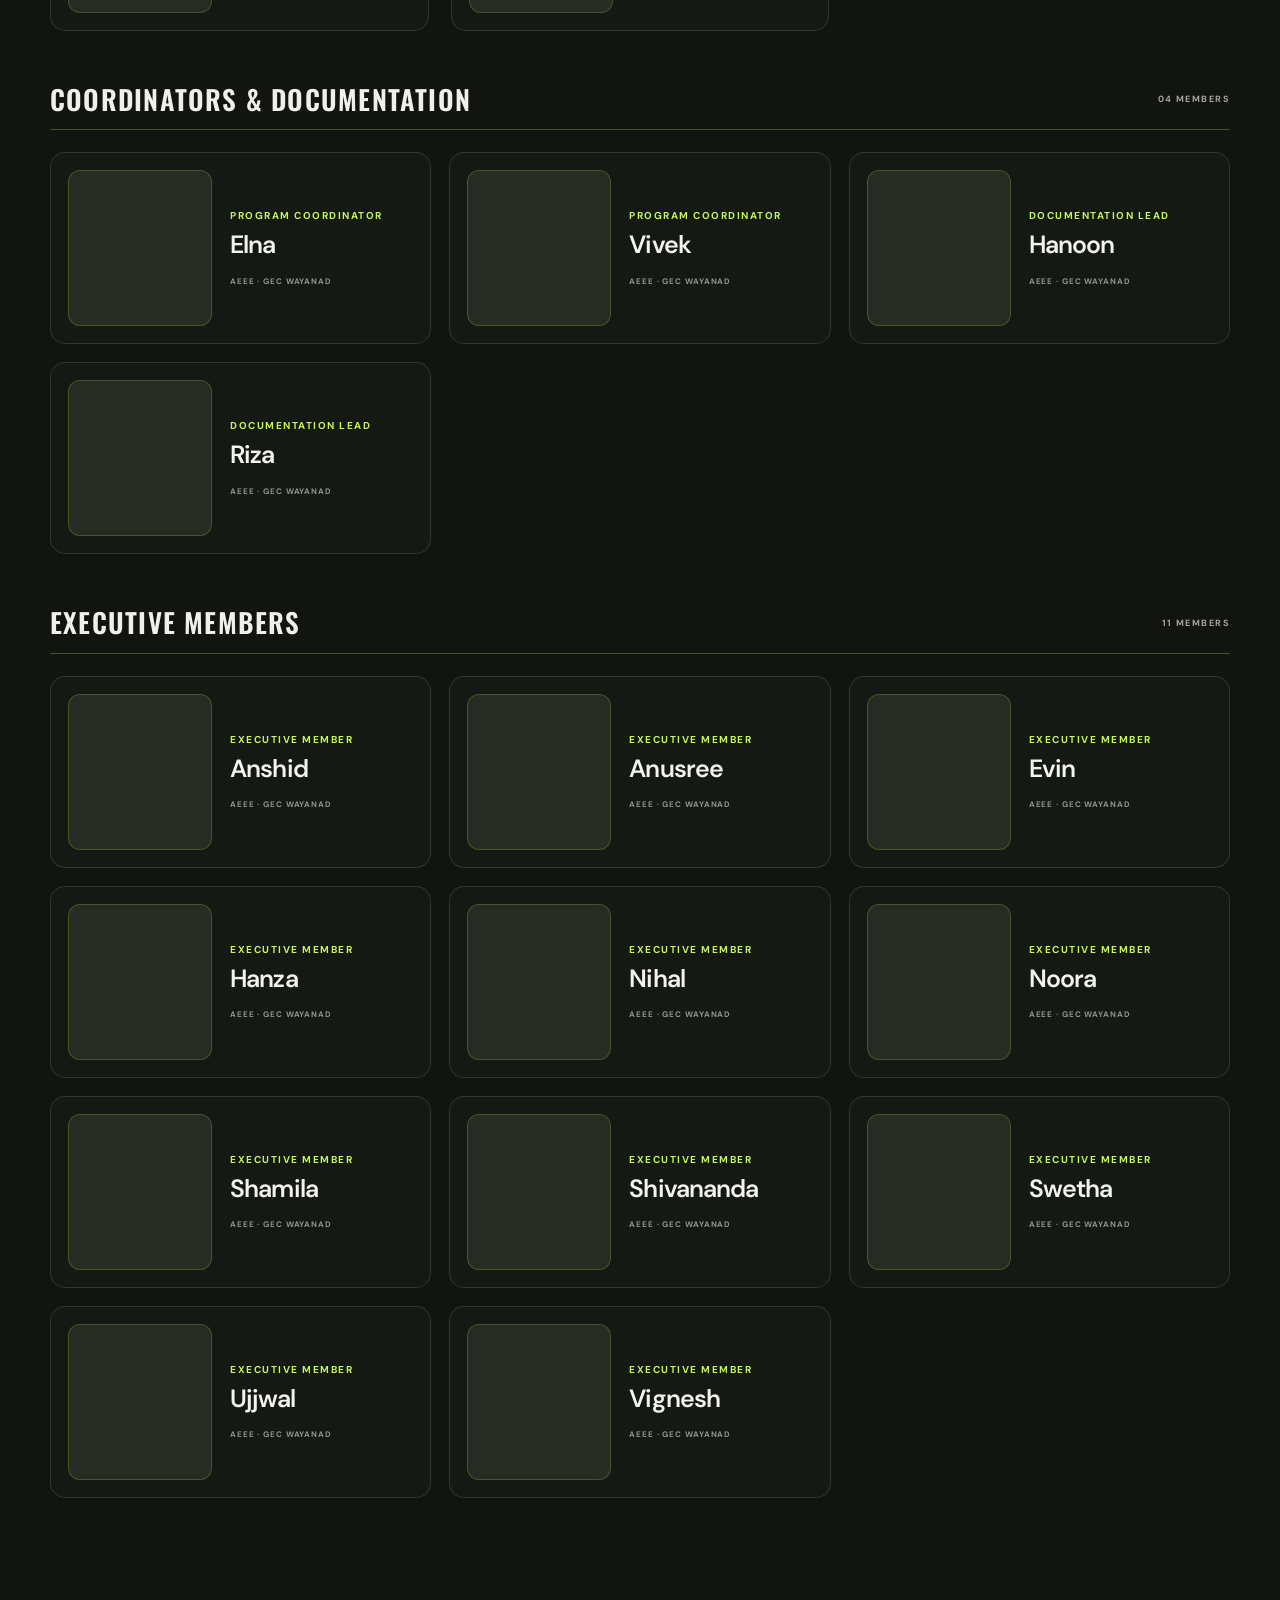
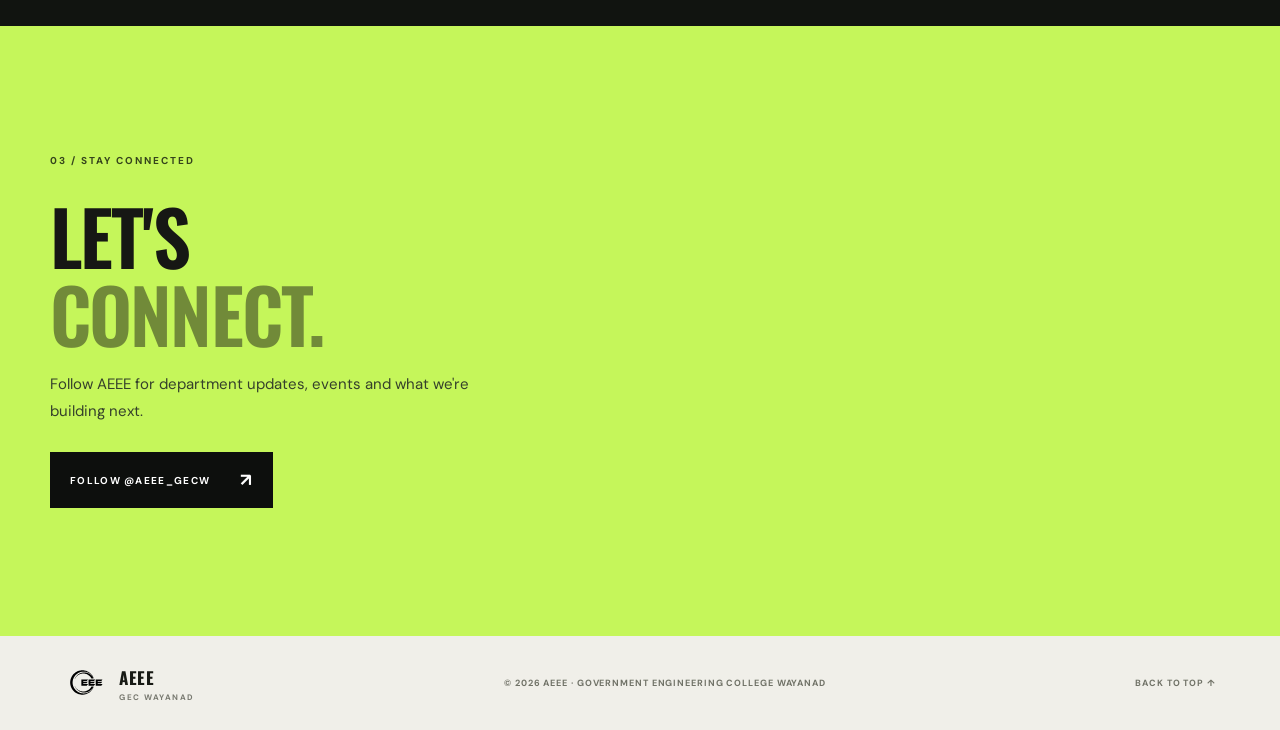
==== commit 930d39f6: "Restore Saritha card photo placeholder" ====
--- a/index.html
+++ b/index.html
@@ -38,7 +38,7 @@
  <div class="team-directory">
 <div class="member-group"><div class="member-group-heading"><h3>CORE TEAM</h3><span>08 MEMBERS</span></div><div class="member-grid"><article class="member-card">
       <div class="member-main">
-        <div class="member-photo saritha-photo" role="img" aria-label="Portrait of Prof. Saritha"></div>
+        <div class="member-photo" role="img" aria-label="Portrait of Prof. Saritha"></div>
         <div class="member-info"><span class="member-role">President</span><h3>Prof. Saritha</h3><span class="member-dept">AEEE · GEC WAYANAD</span></div>
       </div>
             <div class="member-contact member-contact-actions"><span class="contact-number">+91 99614 41424</span><div class="contact-actions"><a class="contact-icon contact-call" href="tel:+919961441424" aria-label="Call AEEE"><svg viewBox="0 0 24 24" aria-hidden="true"><path d="M22 16.92v3a2 2 0 0 1-2.18 2 19.8 19.8 0 0 1-8.63-3.07 19.5 19.5 0 0 1-6-6A19.8 19.8 0 0 1 2.12 4.2 2 2 0 0 1 4.11 2h3a2 2 0 0 1 2 1.72c.12.96.35 1.9.7 2.8a2 2 0 0 1-.45 2.11L8.1 9.9a16 16 0 0 0 6 6l1.27-1.27a2 2 0 0 1 2.11-.45c.9.35 1.84.58 2.8.7A2 2 0 0 1 22 16.92z"/></svg></a><a class="contact-icon contact-whatsapp" href="https://wa.me/919961441424" target="_blank" rel="noopener noreferrer" aria-label="Message AEEE on WhatsApp"><svg viewBox="0 0 24 24" aria-hidden="true"><path d="M21 11.5a8.4 8.4 0 0 1-.9 3.8 8.5 8.5 0 0 1-7.6 4.7 8.4 8.4 0 0 1-3.8-.9L3 21l1.9-5.7a8.4 8.4 0 0 1-.9-3.8A8.5 8.5 0 0 1 8.7 3.9a8.4 8.4 0 0 1 3.8-.9h.5a8.5 8.5 0 0 1 8 8z"/></svg></a></div></div>
--- a/style.css
+++ b/style.css
@@ -504,3 +504,12 @@
   .member-card.particle-portrait-card{transition:none}
   .member-card.particle-portrait-card:hover{transform:none}
 }
+
+
+/* Prof. Saritha portrait with the AEEE particle overlay */
+.member-card.particle-portrait-card .member-photo.saritha-photo{
+  background-image:url("assets/saritha-photo.jpg");
+  background-size:cover;
+  background-position:center 34%;
+  background-repeat:no-repeat;
+}
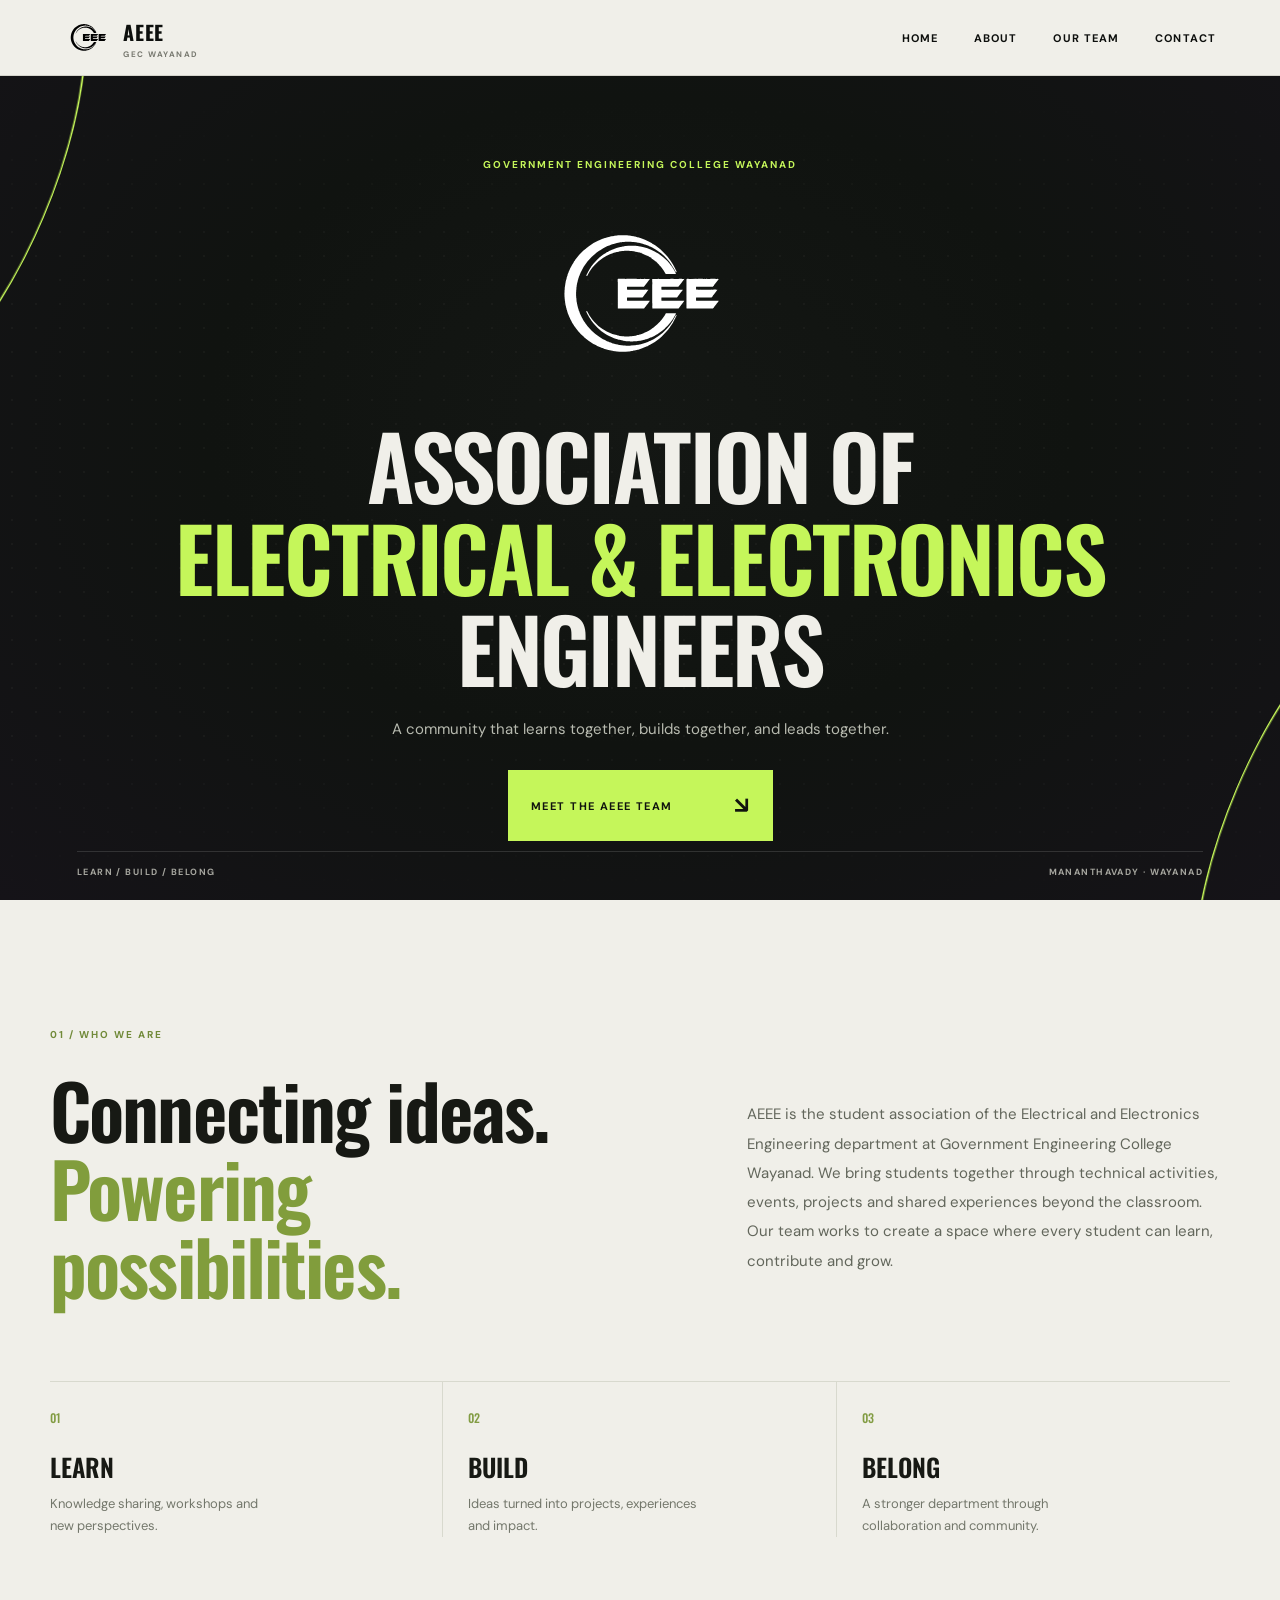
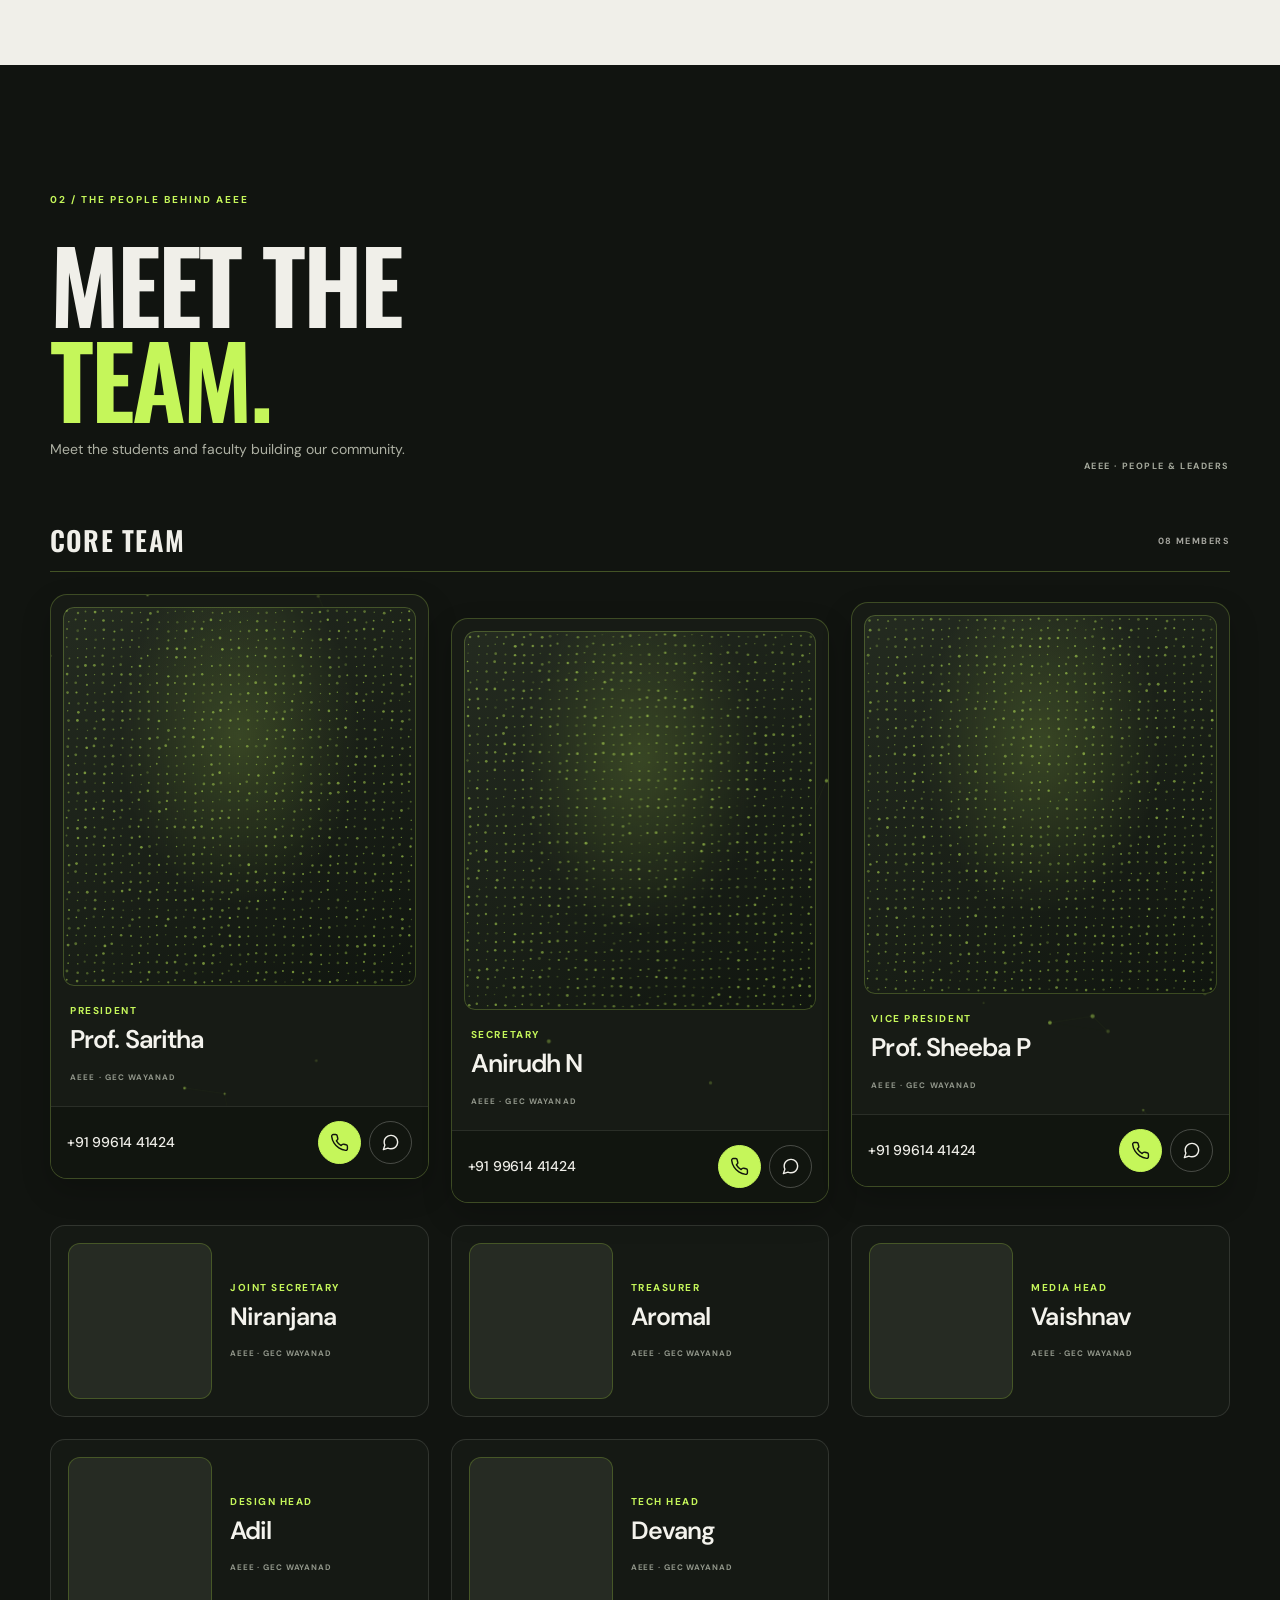
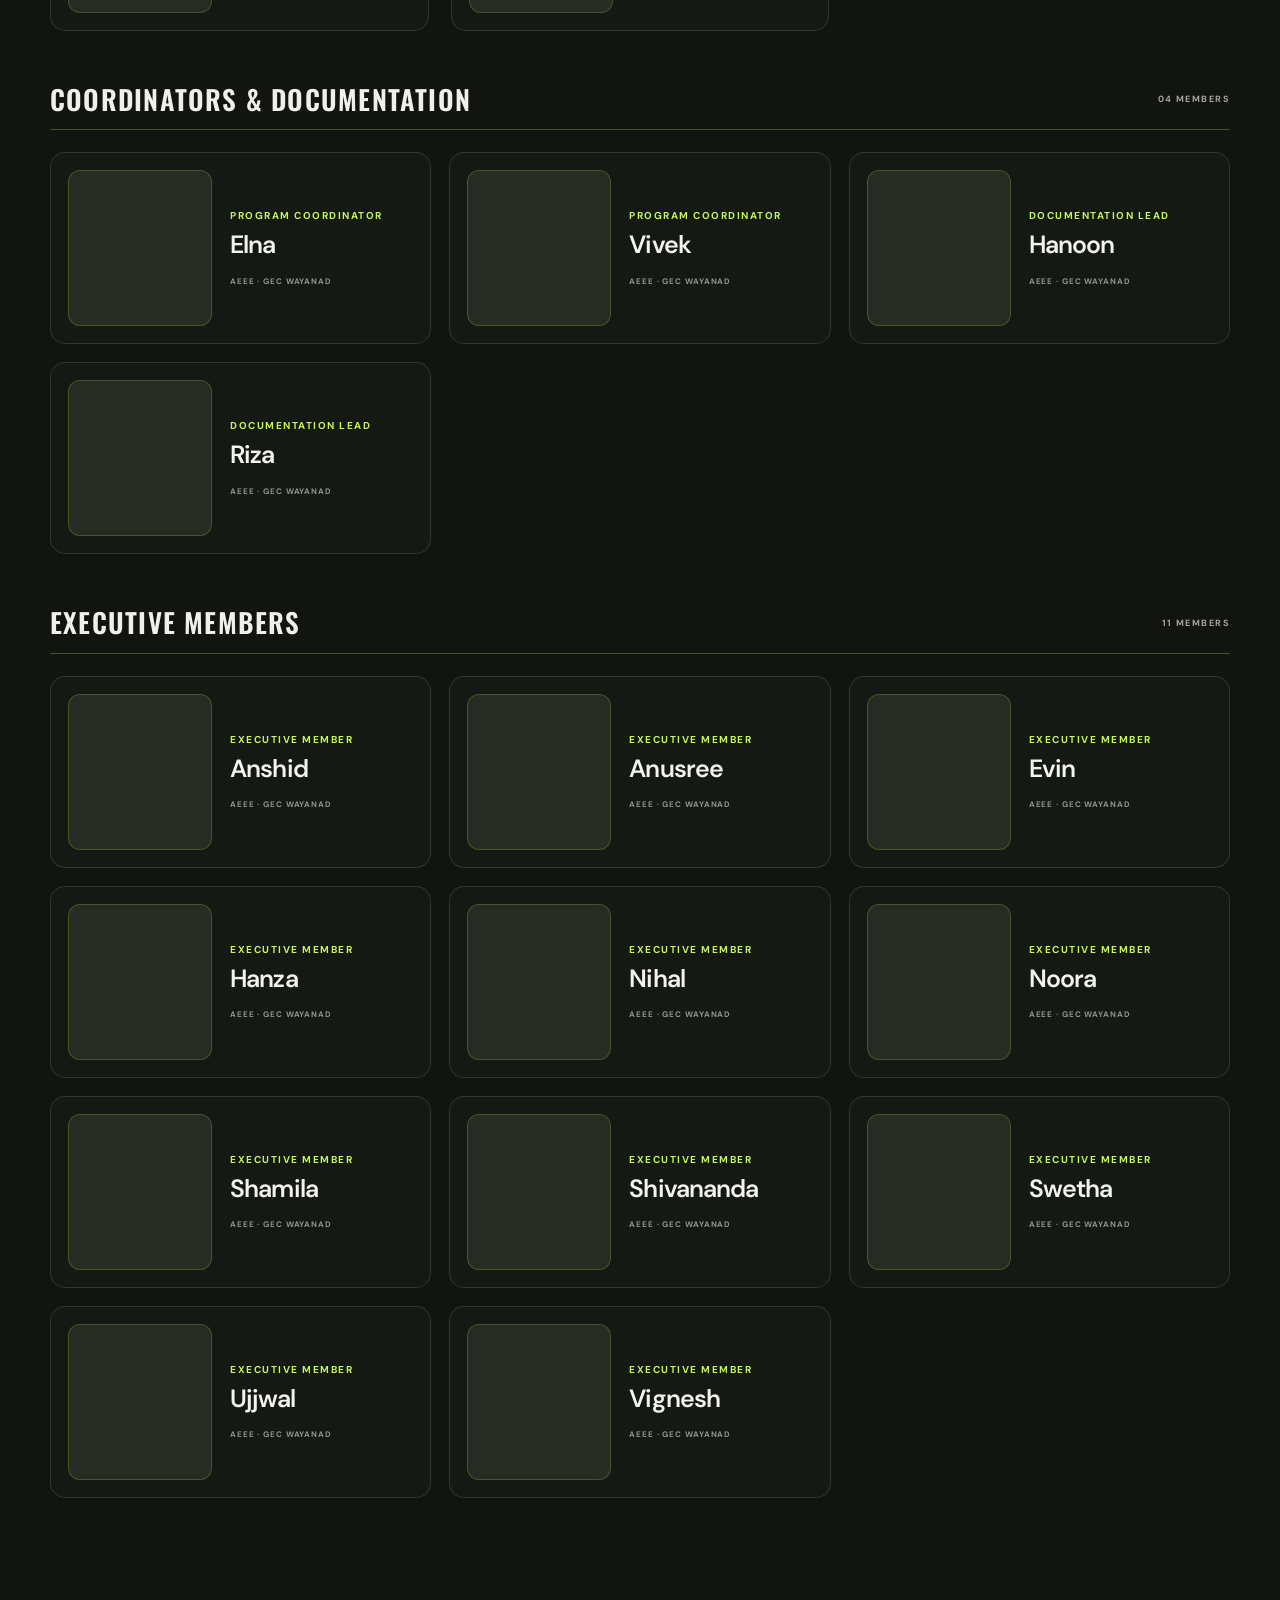
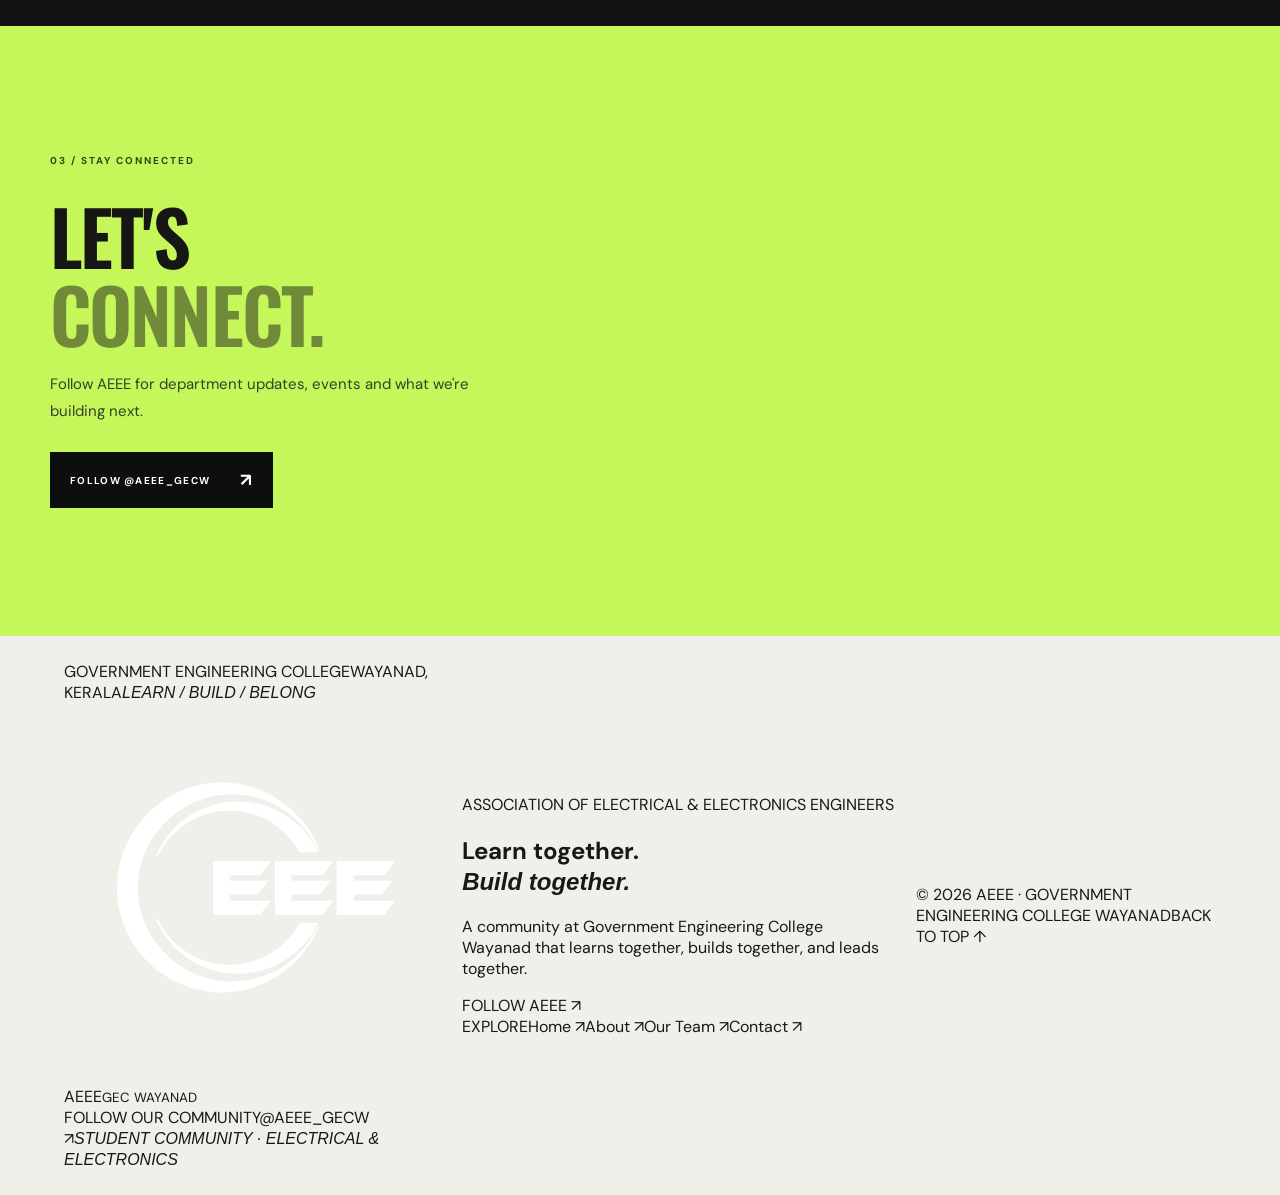
==== commit 0c890ab7: "Redesign AEEE footer layout" ====
--- a/index.html
+++ b/index.html
@@ -206,6 +206,17 @@
  <a class="instagram" href="https://www.instagram.com/aeee_gecw/" target="_blank" rel="noopener noreferrer">FOLLOW @AEEE_GECW <span>↗</span></a>
 </section>
 </main>
-<footer><a class="brand footer-brand" href="#home"><img class="brand-mark-image" src="assets/aeee-logo-white.svg?v=1" alt="AEEE logo"><span>AEEE<small>GEC WAYANAD</small></span></a><span>© <span id="year"></span> AEEE · GOVERNMENT ENGINEERING COLLEGE WAYANAD</span><a href="#home">BACK TO TOP ↑</a></footer>
+<footer class="site-footer">
+  <div class="footer-topline">
+    <div class="footer-top-left"><span>GOVERNMENT ENGINEERING COLLEGE</span><span>WAYANAD, KERALA</span><em>LEARN / BUILD / BELONG</em></div>
+    <a class="footer-center-brand" href="#home" aria-label="AEEE home"><img src="assets/aeee-logo-white.svg?v=1" alt="AEEE logo"><span>AEEE<small>GEC WAYANAD</small></span></a>
+    <div class="footer-top-right"><span>FOLLOW OUR COMMUNITY</span><a href="https://www.instagram.com/aeee_gecw/" target="_blank" rel="noopener noreferrer">@AEEE_GECW ↗</a><em>STUDENT COMMUNITY · ELECTRICAL & ELECTRONICS</em></div>
+  </div>
+  <div class="footer-main">
+    <div class="footer-intro"><span class="footer-kicker">ASSOCIATION OF ELECTRICAL & ELECTRONICS ENGINEERS</span><h2>Learn together.<br><em>Build together.</em></h2><p>A community at Government Engineering College Wayanad that learns together, builds together, and leads together.</p><a class="footer-cta" href="https://www.instagram.com/aeee_gecw/" target="_blank" rel="noopener noreferrer">FOLLOW AEEE <span>↗</span></a></div>
+    <div class="footer-links"><span class="footer-kicker">EXPLORE</span><a href="#home">Home <span>↗</span></a><a href="#about">About <span>↗</span></a><a href="#team">Our Team <span>↗</span></a><a href="#contact">Contact <span>↗</span></a></div>
+  </div>
+  <div class="footer-bottom"><span>© <span id="year"></span> AEEE · GOVERNMENT ENGINEERING COLLEGE WAYANAD</span><a href="#home">BACK TO TOP ↑</a></div>
+</footer>
 <script src="script.js"></script>
 </body></html>
--- a/style.css
+++ b/style.css
@@ -506,10 +506,3 @@
 }
 
 
-/* Prof. Saritha portrait with the AEEE particle overlay */
-.member-card.particle-portrait-card .member-photo.saritha-photo{
-  background-image:url("assets/saritha-photo.jpg");
-  background-size:cover;
-  background-position:center 34%;
-  background-repeat:no-repeat;
-}
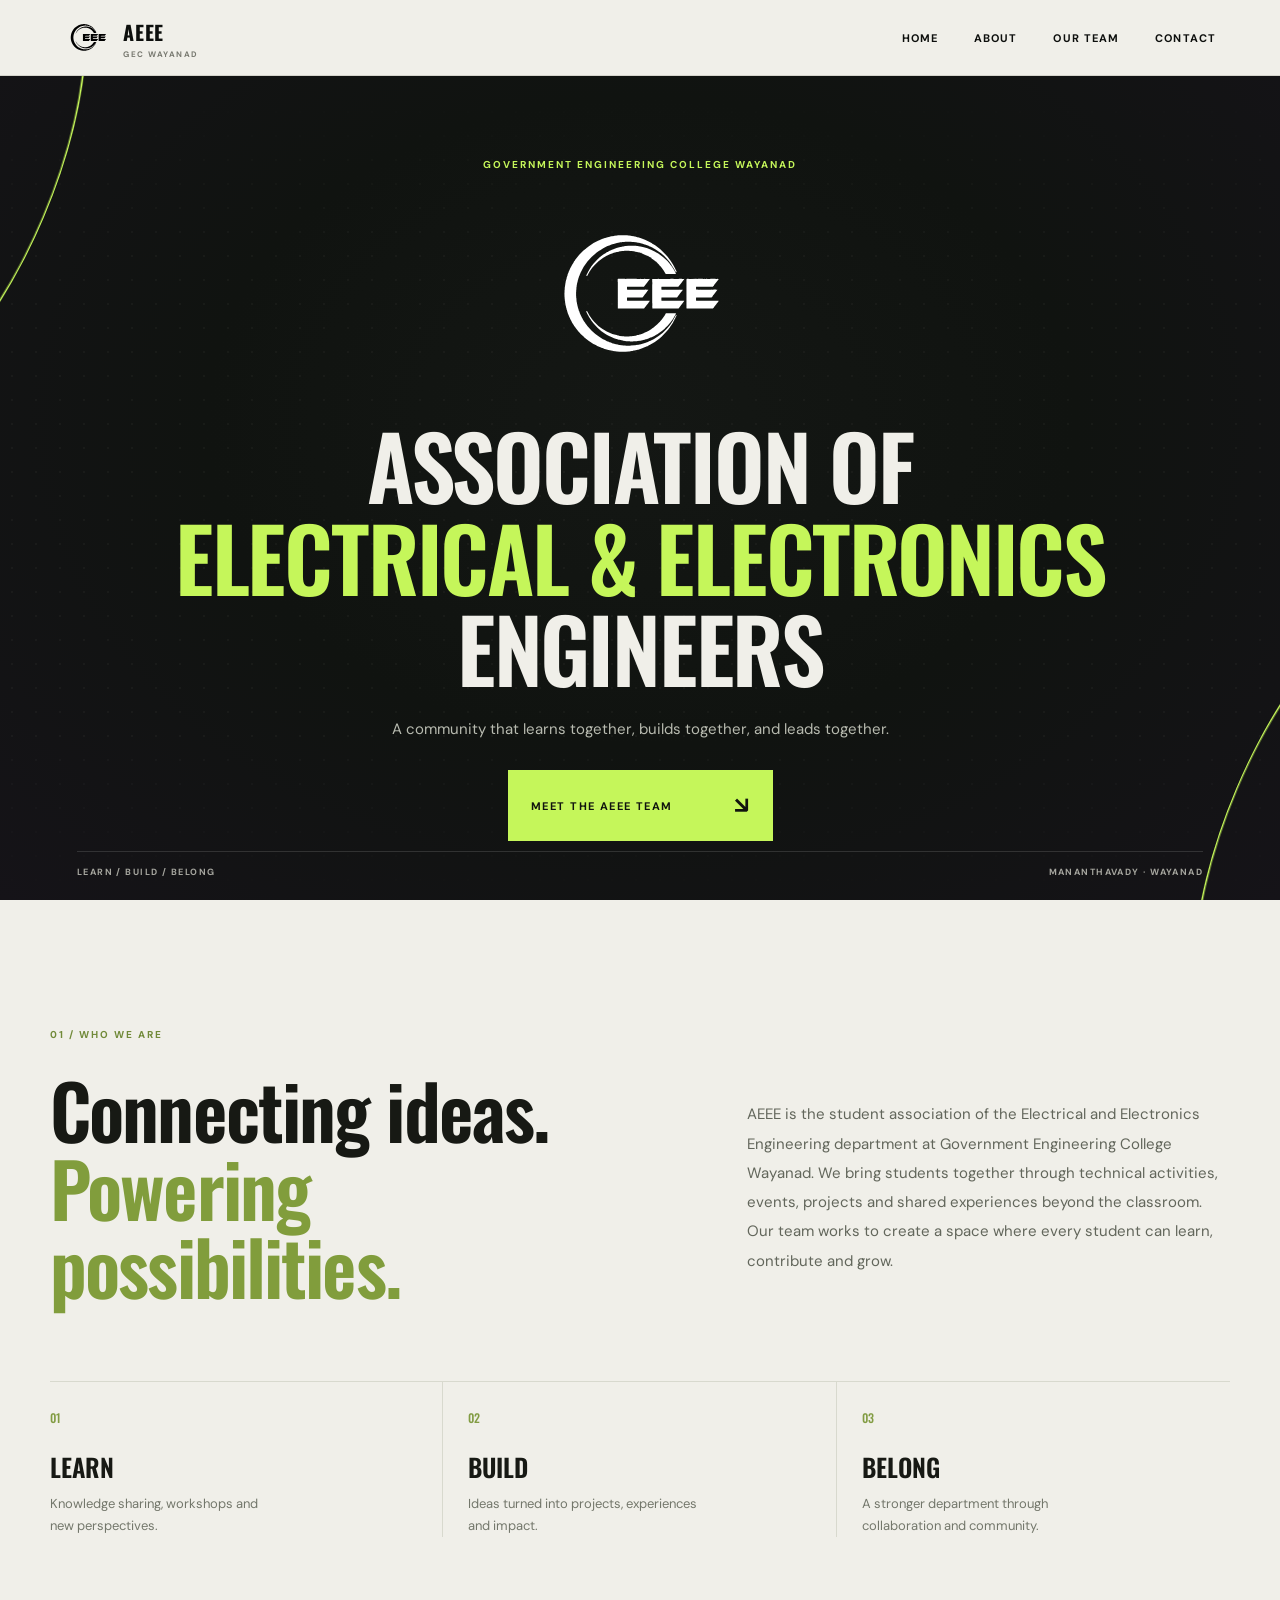
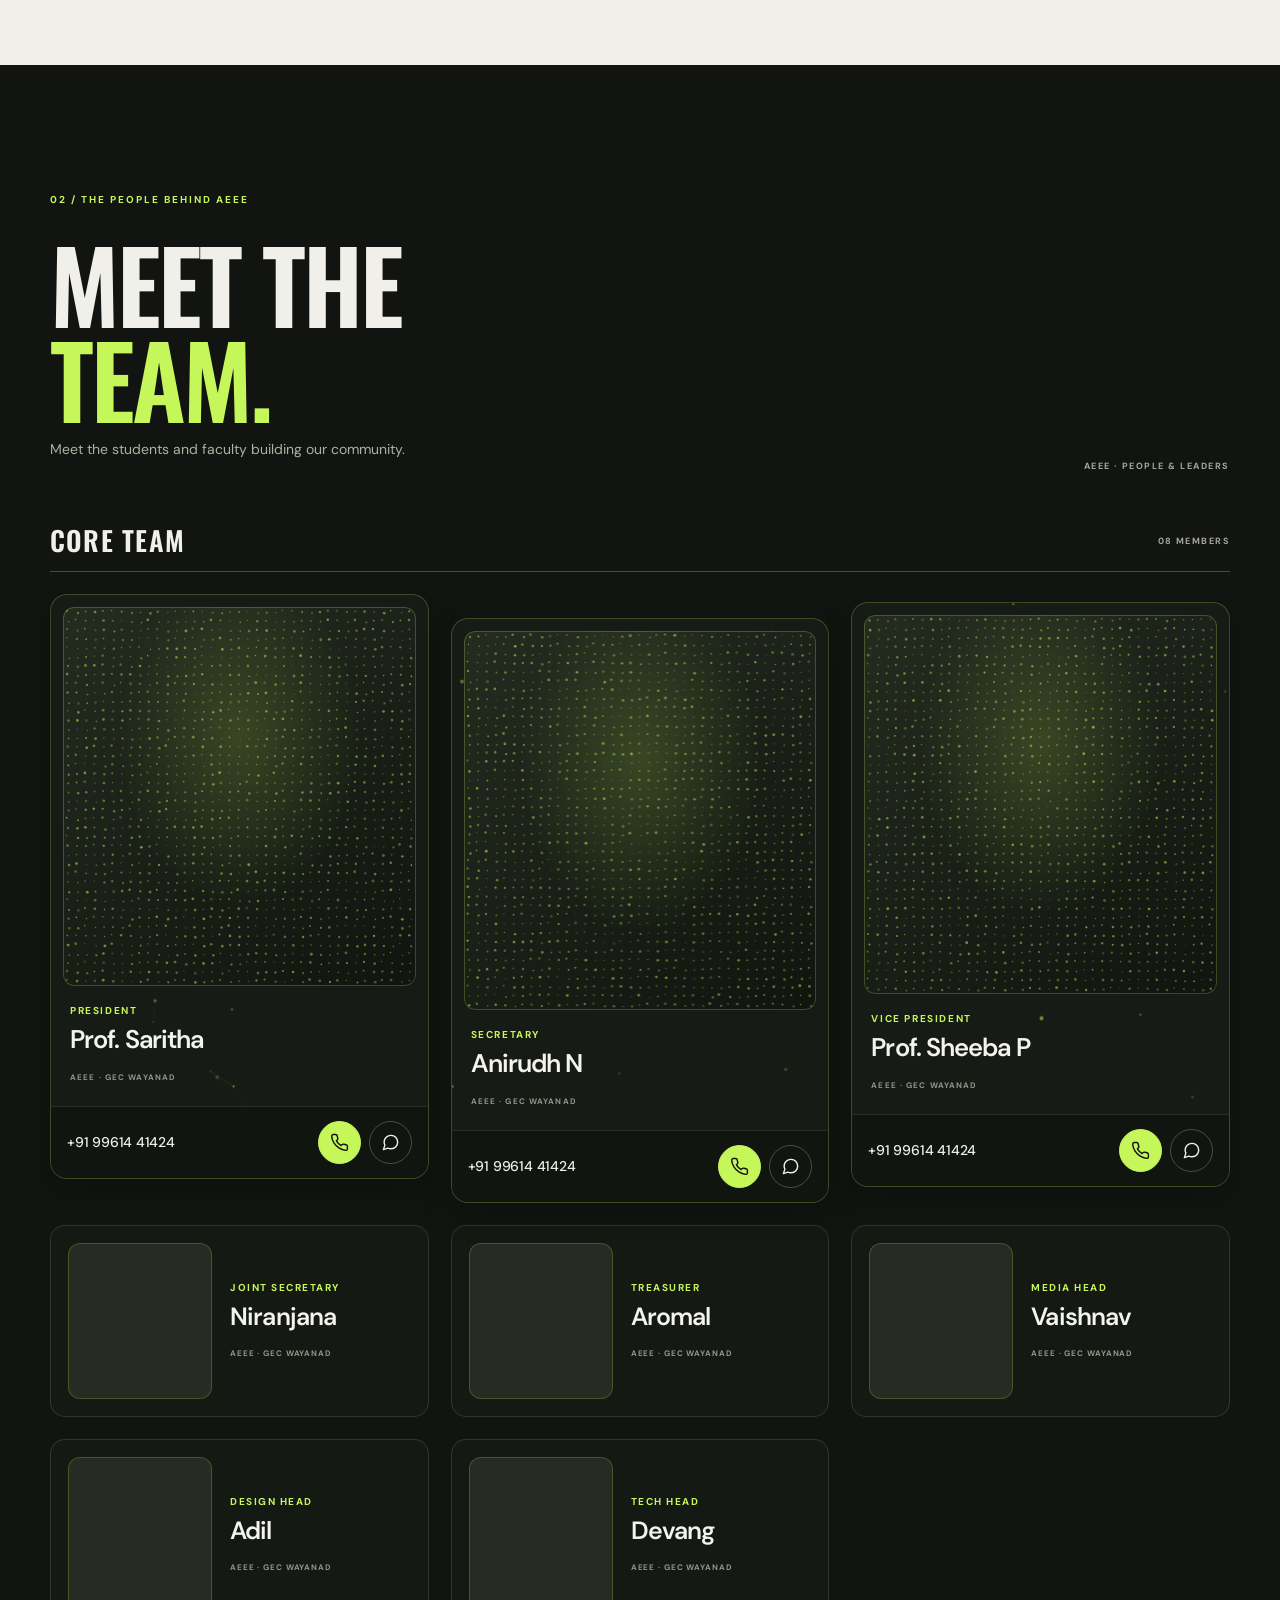
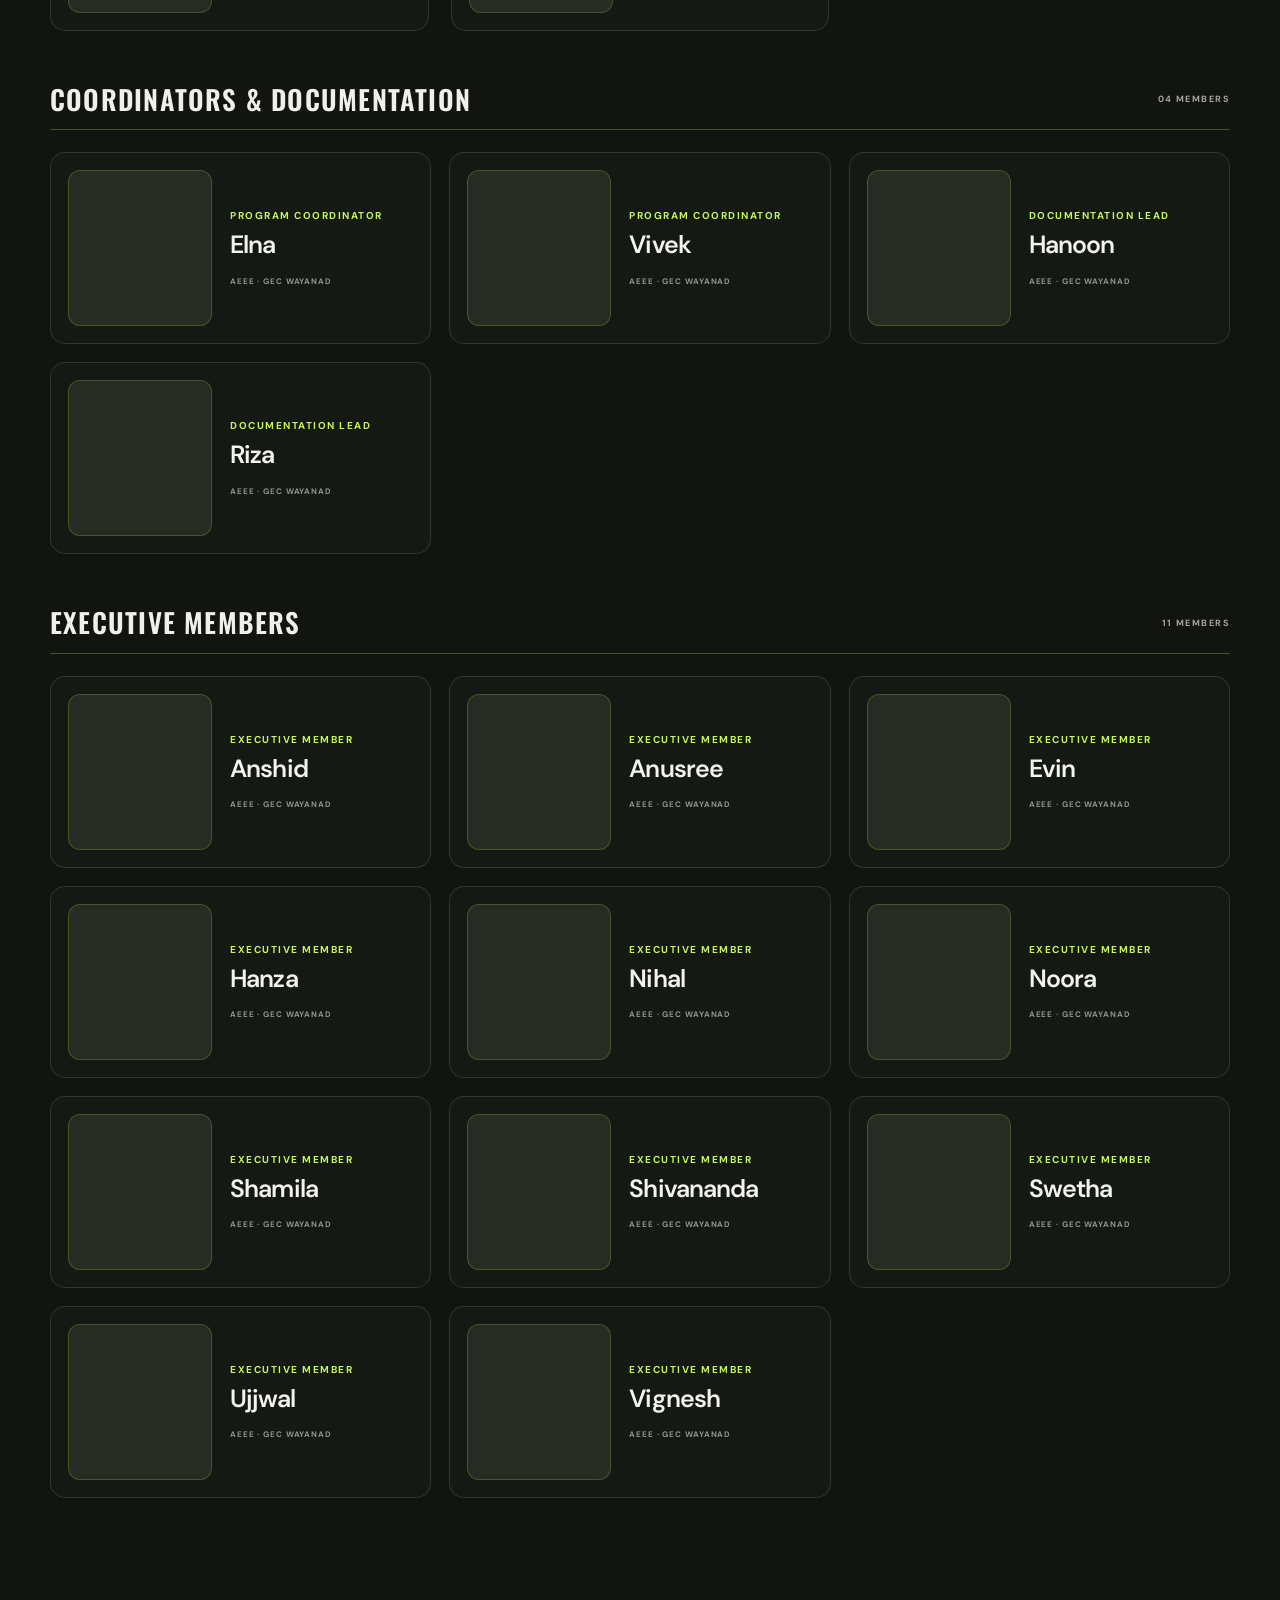
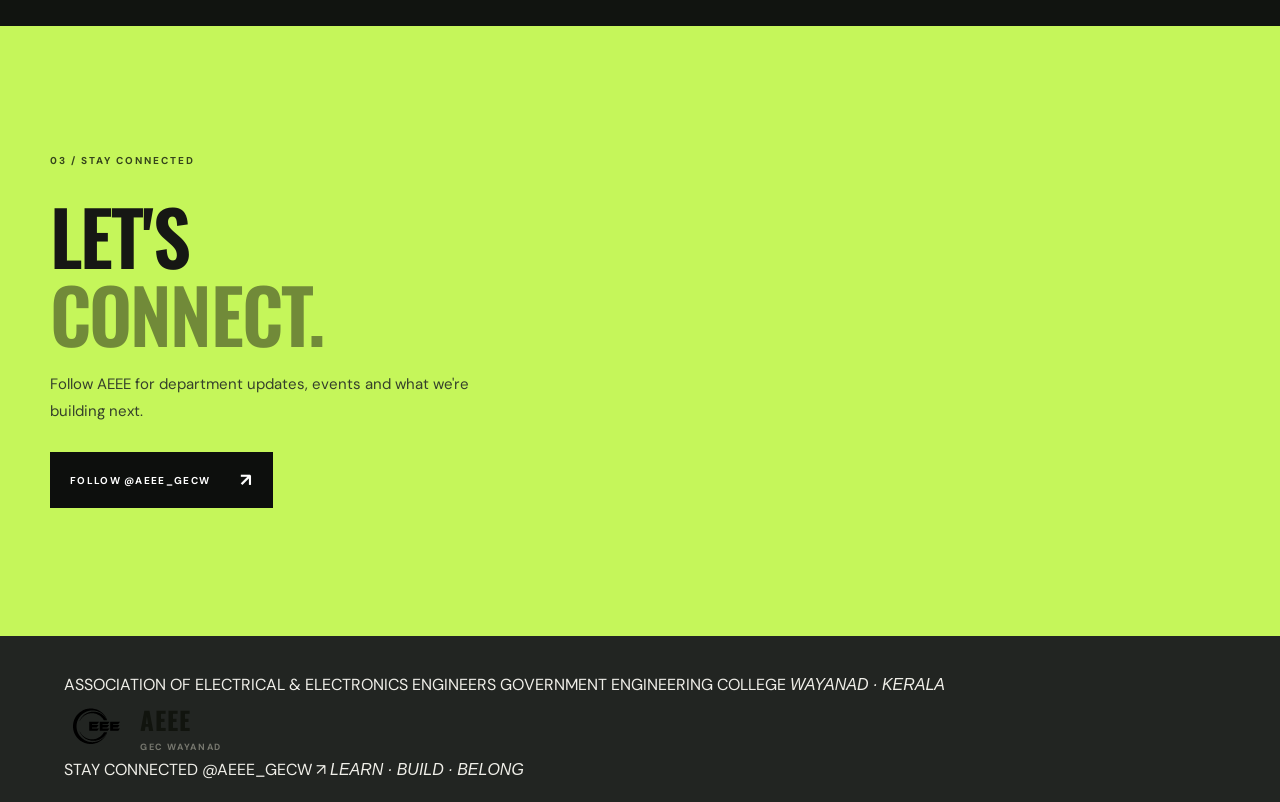
==== commit 44a1e622: "Simplify footer to centered logo and side details" ====
--- a/index.html
+++ b/index.html
@@ -207,16 +207,22 @@
 </section>
 </main>
 <footer class="site-footer">
-  <div class="footer-topline">
-    <div class="footer-top-left"><span>GOVERNMENT ENGINEERING COLLEGE</span><span>WAYANAD, KERALA</span><em>LEARN / BUILD / BELONG</em></div>
-    <a class="footer-center-brand" href="#home" aria-label="AEEE home"><img src="assets/aeee-logo-white.svg?v=1" alt="AEEE logo"><span>AEEE<small>GEC WAYANAD</small></span></a>
-    <div class="footer-top-right"><span>FOLLOW OUR COMMUNITY</span><a href="https://www.instagram.com/aeee_gecw/" target="_blank" rel="noopener noreferrer">@AEEE_GECW ↗</a><em>STUDENT COMMUNITY · ELECTRICAL & ELECTRONICS</em></div>
+  <div class="footer-strip">
+    <div class="footer-side footer-left">
+      <span>ASSOCIATION OF ELECTRICAL & ELECTRONICS ENGINEERS</span>
+      <span>GOVERNMENT ENGINEERING COLLEGE</span>
+      <em>WAYANAD · KERALA</em>
+    </div>
+    <a class="footer-center-brand" href="#home" aria-label="AEEE home">
+      <img src="assets/aeee-logo-white.svg?v=1" alt="AEEE logo">
+      <span>AEEE<small>GEC WAYANAD</small></span>
+    </a>
+    <div class="footer-side footer-right">
+      <span>STAY CONNECTED</span>
+      <a href="https://www.instagram.com/aeee_gecw/" target="_blank" rel="noopener noreferrer">@AEEE_GECW ↗</a>
+      <em>LEARN · BUILD · BELONG</em>
+    </div>
   </div>
-  <div class="footer-main">
-    <div class="footer-intro"><span class="footer-kicker">ASSOCIATION OF ELECTRICAL & ELECTRONICS ENGINEERS</span><h2>Learn together.<br><em>Build together.</em></h2><p>A community at Government Engineering College Wayanad that learns together, builds together, and leads together.</p><a class="footer-cta" href="https://www.instagram.com/aeee_gecw/" target="_blank" rel="noopener noreferrer">FOLLOW AEEE <span>↗</span></a></div>
-    <div class="footer-links"><span class="footer-kicker">EXPLORE</span><a href="#home">Home <span>↗</span></a><a href="#about">About <span>↗</span></a><a href="#team">Our Team <span>↗</span></a><a href="#contact">Contact <span>↗</span></a></div>
-  </div>
-  <div class="footer-bottom"><span>© <span id="year"></span> AEEE · GOVERNMENT ENGINEERING COLLEGE WAYANAD</span><a href="#home">BACK TO TOP ↑</a></div>
 </footer>
 <script src="script.js"></script>
 </body></html>
--- a/style.css
+++ b/style.css
@@ -506,3 +506,61 @@
 }
 
 
+
+
+/* Editorial AEEE footer inspired by the supplied portfolio reference */
+.site-footer{
+  display:block;
+  padding:clamp(16px,3vw,38px) clamp(18px,5vw,76px) 22px;
+  background:#222522;
+  color:var(--paper);
+}
+.footer-topline{
+  min-height:150px;
+  display:grid;
+  grid-template-columns:1fr auto 1fr;
+  align-items:center;
+  gap:24px;
+  padding:26px clamp(22px,4vw,54px);
+  background:#f0efe9;
+  color:#171914;
+  border-right:8px solid var(--lime);
+}
+.footer-top-left,.footer-top-right{display:flex;flex-direction:column;gap:8px;font-family:"Oswald",sans-serif;font-size:10px;font-weight:600;letter-spacing:.15em;color:#596044}
+.footer-top-left em,.footer-top-right em{font-style:normal;color:#91b93d;margin-top:5px}
+.footer-top-right{text-align:right;align-items:flex-end}
+.footer-top-right a{color:#171914;text-decoration:none;transition:color .2s ease}
+.footer-top-right a:hover{color:#789b2e}
+.footer-center-brand{display:flex;align-items:center;gap:12px;color:#11140e;font-family:"Oswald",sans-serif;font-size:25px;font-weight:700;letter-spacing:.04em}
+.footer-center-brand img{width:64px;height:64px;object-fit:contain;filter:brightness(0)}
+.footer-center-brand small{display:block;font:700 9px "DM Sans",sans-serif;letter-spacing:.18em;color:#77786f;margin-top:3px}
+.footer-main{max-width:var(--max);margin:clamp(65px,8vw,112px) auto 70px;display:grid;grid-template-columns:minmax(0,1.5fr) minmax(180px,.5fr);gap:60px;align-items:start}
+.footer-kicker{font-size:9px;font-weight:700;letter-spacing:.18em;color:var(--lime)}
+.footer-intro h2{font-family:"Oswald",sans-serif;font-size:clamp(42px,6vw,76px);line-height:.98;letter-spacing:-.035em;margin:22px 0 18px;text-transform:uppercase}
+.footer-intro h2 em{font-style:normal;color:var(--lime)}
+.footer-intro p{max-width:510px;color:#b8bcb2;font-size:clamp(15px,1.5vw,19px);line-height:1.65;margin:0 0 28px}
+.footer-cta{display:inline-flex;align-items:center;gap:25px;padding:15px 21px;border-radius:999px;background:var(--lime);color:#11140e;font-size:12px;font-weight:800;letter-spacing:.08em;transition:transform .25s ease,background .25s ease}
+.footer-cta span{font-size:20px;transition:transform .25s ease}
+.footer-cta:hover{transform:translateY(-3px);background:#d7ff83}
+.footer-cta:hover span{transform:translate(3px,-3px)}
+.footer-links{display:flex;flex-direction:column;gap:18px;padding-top:2px}
+.footer-links .footer-kicker{margin-bottom:9px}
+.footer-links>a{display:flex;justify-content:space-between;align-items:center;padding-bottom:12px;border-bottom:1px solid rgba(255,255,255,.15);font-family:"Oswald",sans-serif;font-size:19px;transition:color .2s ease,padding .2s ease}
+.footer-links>a span{font-size:14px;color:var(--lime)}
+.footer-links>a:hover{color:var(--lime);padding-left:5px}
+.footer-bottom{max-width:var(--max);margin:0 auto;border-top:1px solid rgba(255,255,255,.16);padding-top:19px;display:flex;justify-content:space-between;gap:20px;color:#9da197;font-size:9px;font-weight:700;letter-spacing:.12em}
+.footer-bottom a{color:var(--paper)}
+.footer-bottom a:hover{color:var(--lime)}
+@media(max-width:760px){
+  .site-footer{padding:14px 16px 18px}
+  .footer-topline{min-height:0;grid-template-columns:1fr auto;gap:22px;padding:22px 18px;border-right-width:5px}
+  .footer-center-brand{grid-column:1/-1;grid-row:1;justify-self:center;margin-bottom:7px}
+  .footer-center-brand img{width:48px;height:48px}
+  .footer-top-left,.footer-top-right{font-size:8px;letter-spacing:.1em}
+  .footer-top-right{align-items:flex-end}
+  .footer-main{grid-template-columns:1fr;gap:48px;margin:58px auto 54px}
+  .footer-intro h2{font-size:clamp(42px,12vw,64px)}
+  .footer-links{max-width:100%}
+  .footer-bottom{font-size:8px;letter-spacing:.07em;flex-direction:column;gap:13px}
+}
+@media(prefers-reduced-motion:reduce){.footer-cta,.footer-cta span,.footer-links>a{transition:none}}
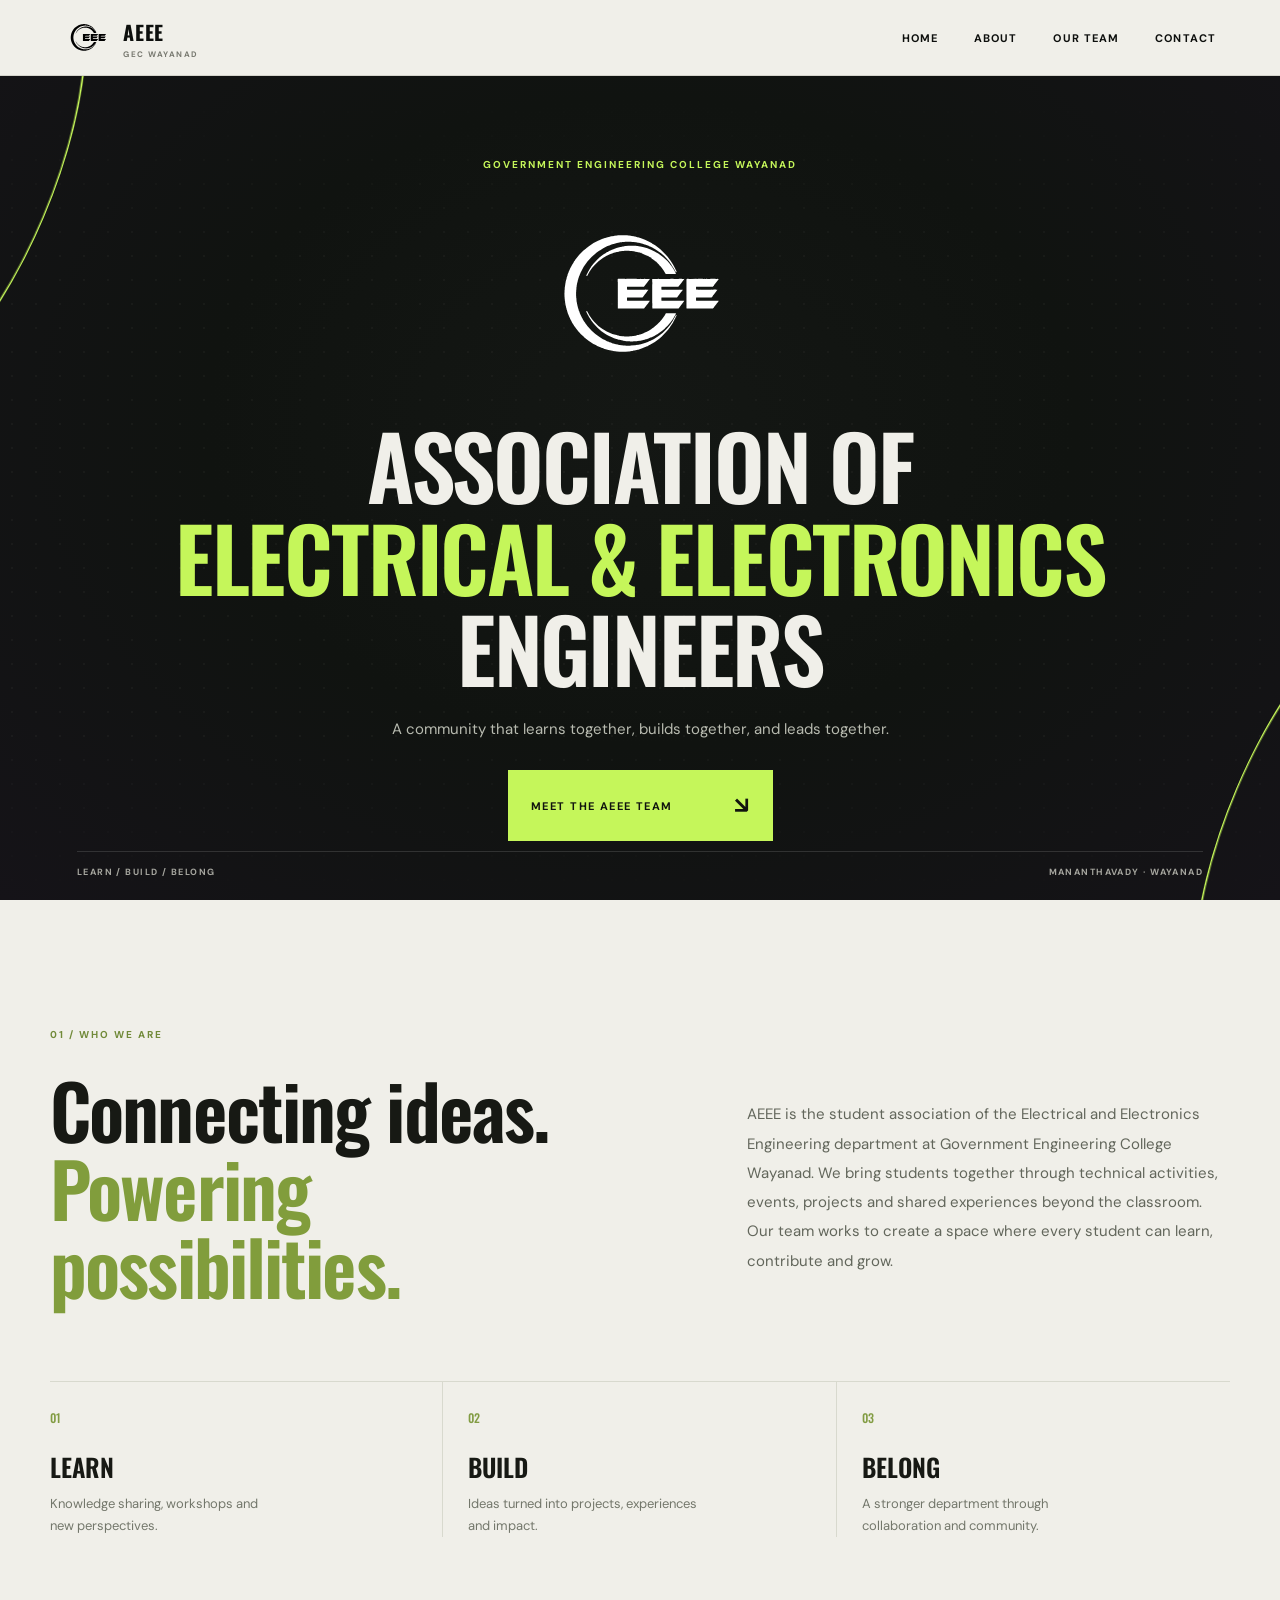
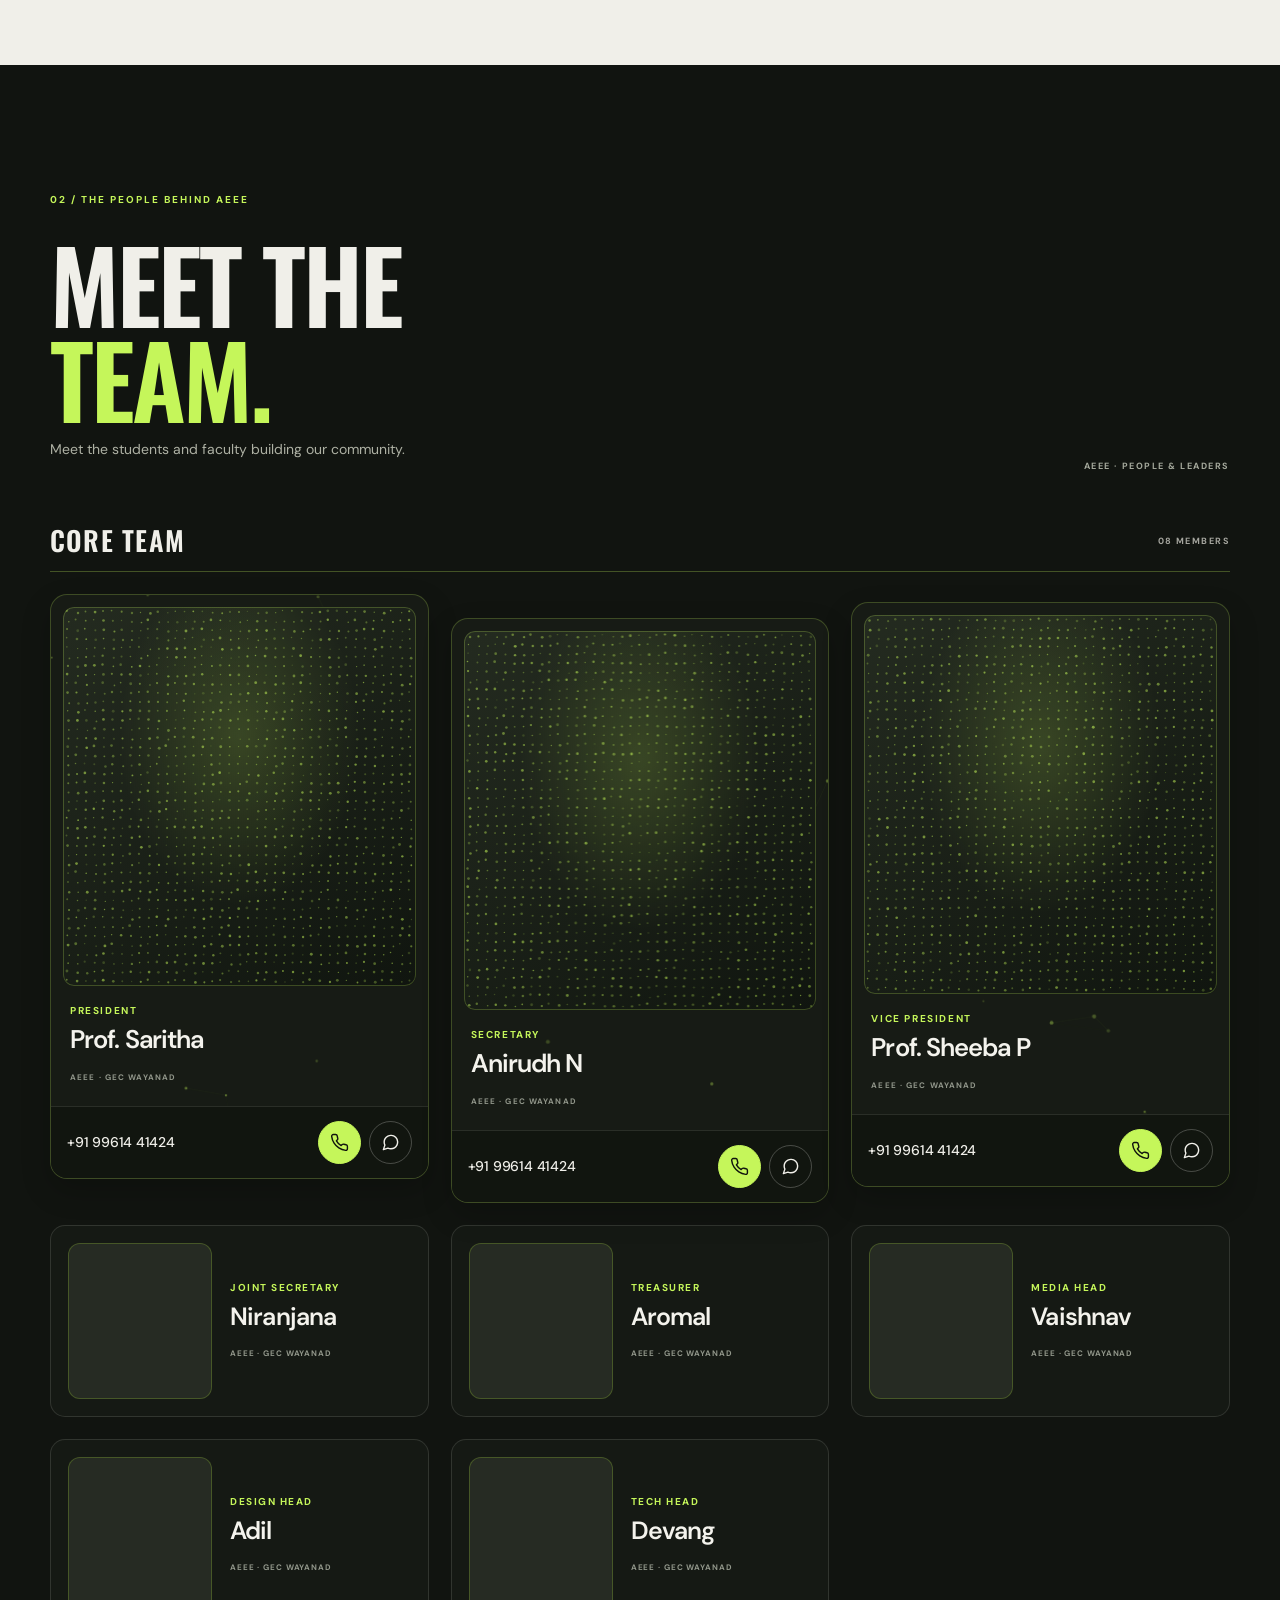
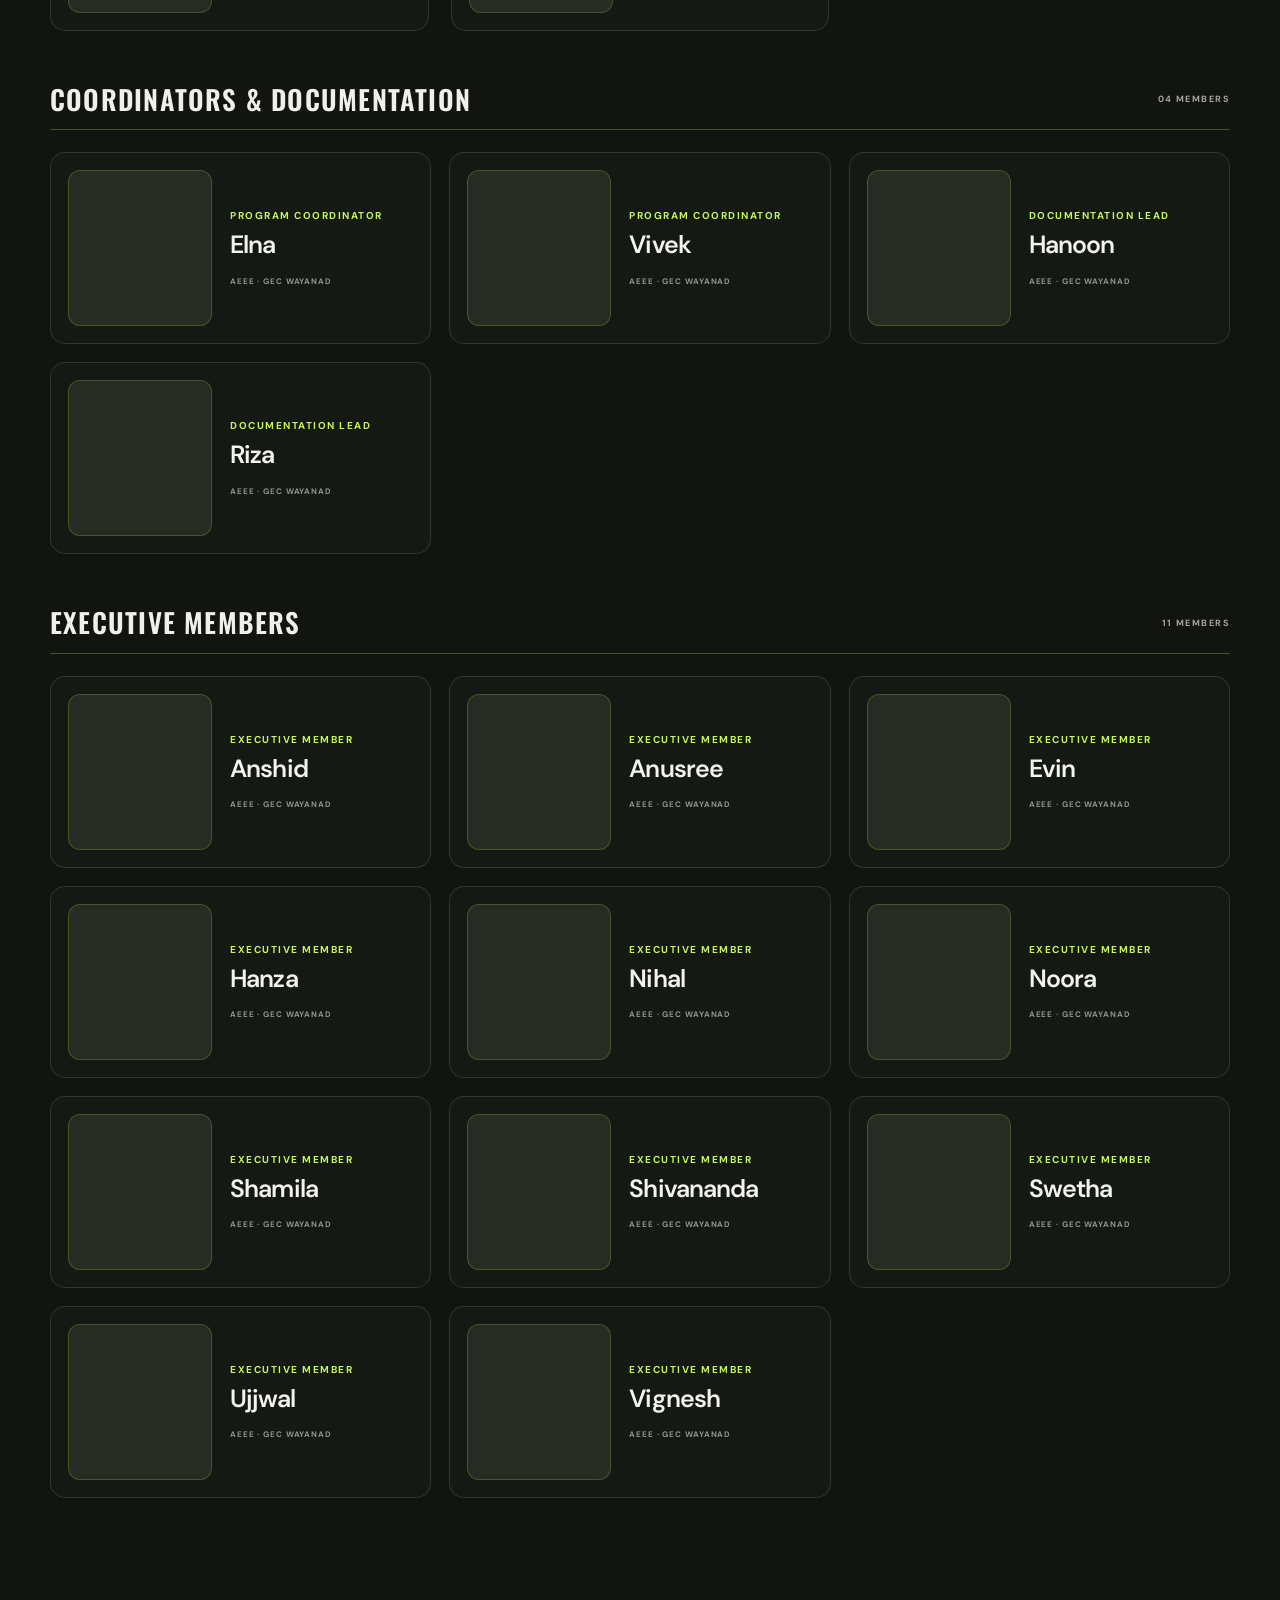
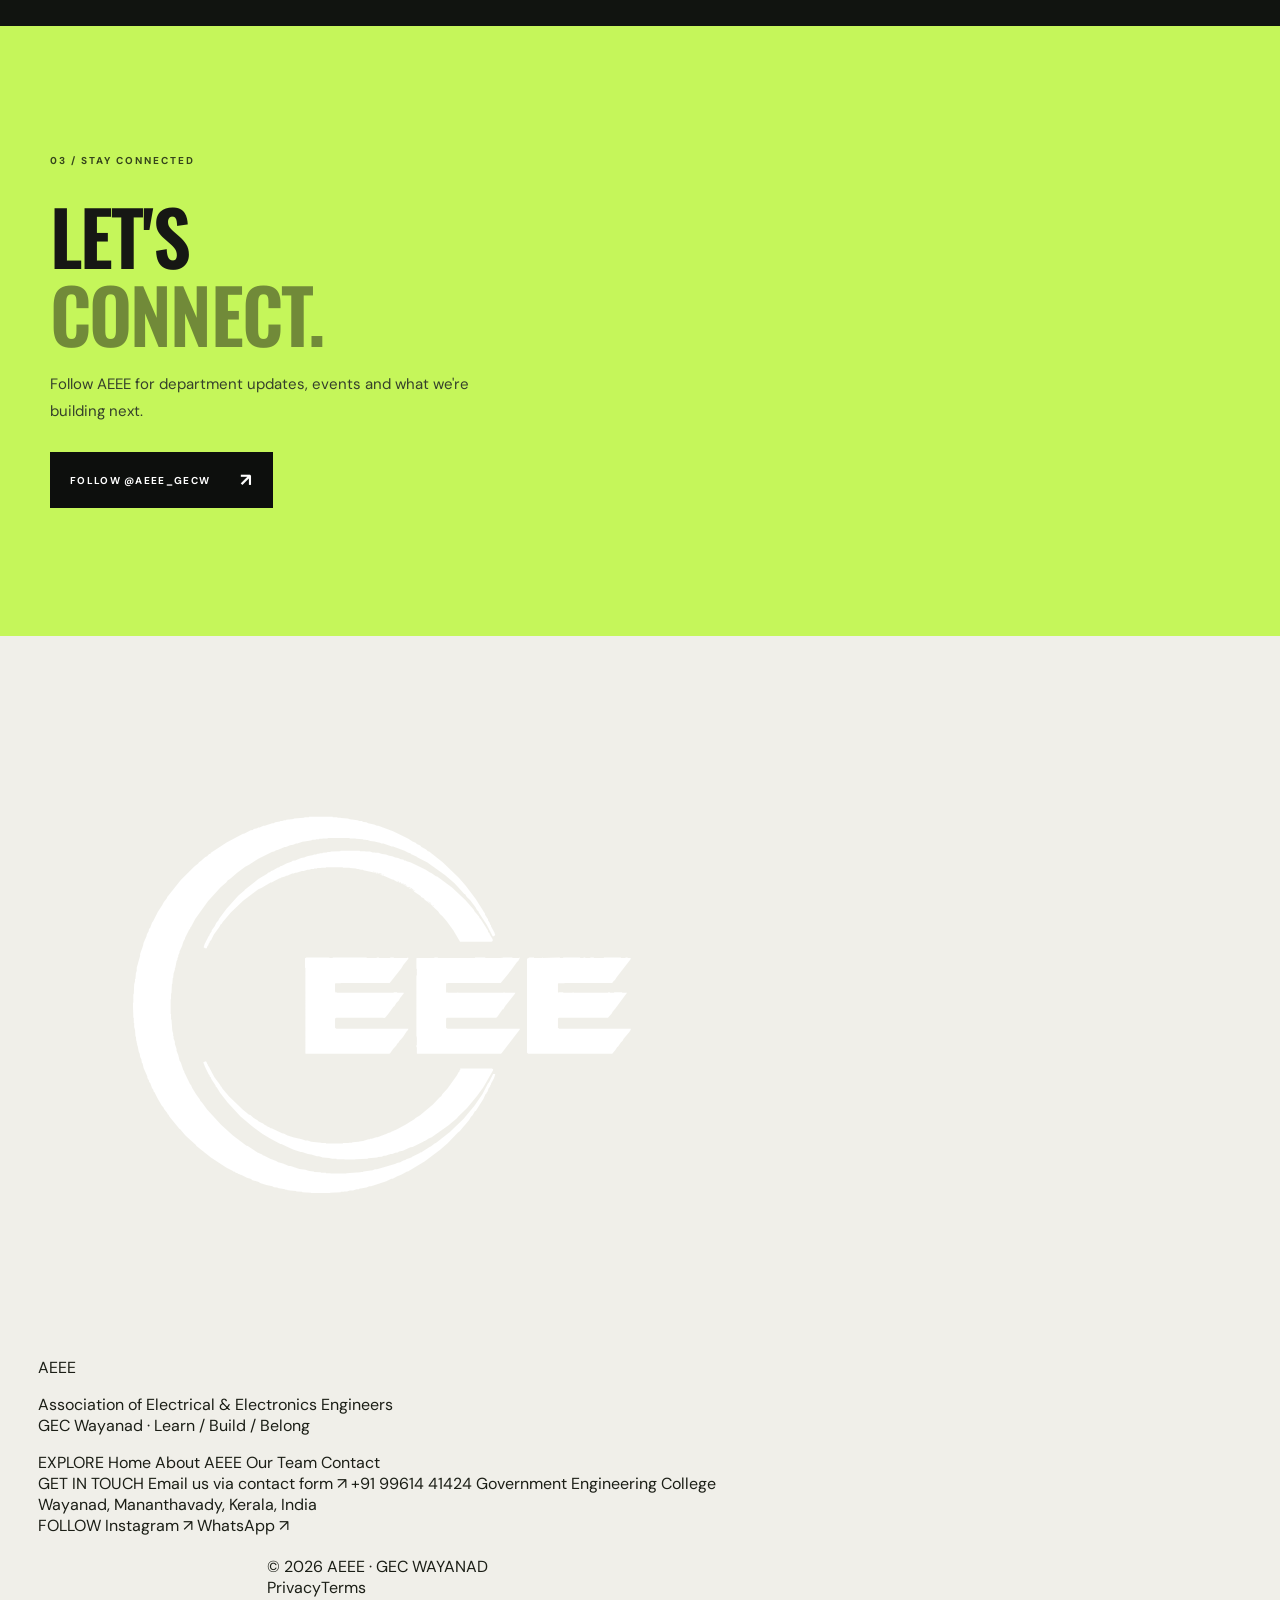
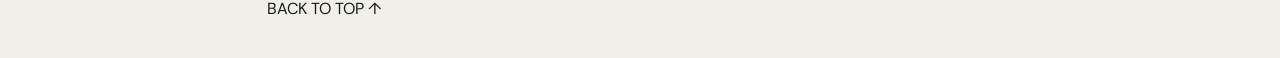
==== commit 103219d9: "Replace footer with editorial AEEE wordmark and info columns" ====
--- a/index.html
+++ b/index.html
@@ -207,21 +207,37 @@
 </section>
 </main>
 <footer class="site-footer">
-  <div class="footer-strip">
-    <div class="footer-side footer-left">
-      <span>ASSOCIATION OF ELECTRICAL & ELECTRONICS ENGINEERS</span>
-      <span>GOVERNMENT ENGINEERING COLLEGE</span>
-      <em>WAYANAD · KERALA</em>
-    </div>
-    <a class="footer-center-brand" href="#home" aria-label="AEEE home">
-      <img src="assets/aeee-logo-white.svg?v=1" alt="AEEE logo">
-      <span>AEEE<small>GEC WAYANAD</small></span>
-    </a>
-    <div class="footer-side footer-right">
-      <span>STAY CONNECTED</span>
-      <a href="https://www.instagram.com/aeee_gecw/" target="_blank" rel="noopener noreferrer">@AEEE_GECW ↗</a>
-      <em>LEARN · BUILD · BELONG</em>
-    </div>
+  <div class="footer-inner">
+    <div class="footer-brand-panel">
+      <a class="footer-wordmark" href="#home" aria-label="AEEE home">
+        <img src="assets/aeee-logo-white.svg?v=1" alt="">
+        <span>AEEE</span>
+      </a>
+      <p>Association of Electrical & Electronics Engineers<br>GEC Wayanad · Learn / Build / Belong</p>
+    </div>
+    <div class="footer-column">
+      <span class="footer-label">EXPLORE</span>
+      <a href="#home">Home</a>
+      <a href="#about">About AEEE</a>
+      <a href="#team">Our Team</a>
+      <a href="contact.html">Contact</a>
+    </div>
+    <div class="footer-column footer-contact-column">
+      <span class="footer-label">GET IN TOUCH</span>
+      <a href="contact.html">Email us via contact form ↗</a>
+      <a href="tel:+919961441424">+91 99614 41424</a>
+      <span>Government Engineering College<br>Wayanad, Mananthavady, Kerala, India</span>
+    </div>
+    <div class="footer-column footer-social-column">
+      <span class="footer-label">FOLLOW</span>
+      <a href="https://www.instagram.com/aeee_gecw/" target="_blank" rel="noopener noreferrer">Instagram ↗</a>
+      <a href="https://wa.me/919961441424" target="_blank" rel="noopener noreferrer">WhatsApp ↗</a>
+    </div>
+  </div>
+  <div class="footer-legal">
+    <span>© <span id="year"></span> AEEE · GEC WAYANAD</span>
+    <div><a href="privacy.html">Privacy</a><a href="terms.html">Terms</a></div>
+    <a class="footer-back-top" href="#home">BACK TO TOP ↑</a>
   </div>
 </footer>
 <script src="script.js"></script>
--- a/style.css
+++ b/style.css
@@ -564,3 +564,191 @@
   .footer-bottom{font-size:8px;letter-spacing:.07em;flex-direction:column;gap:13px}
 }
 @media(prefers-reduced-motion:reduce){.footer-cta,.footer-cta span,.footer-links>a{transition:none}}
+
+
+/* Compact three-part footer inspired by the supplied Northeast Tomato reference */
+.site-footer{
+  display:block;
+  padding:0 clamp(14px,3.5vw,48px);
+  background:var(--bg);
+  color:#24271f;
+}
+.footer-strip{
+  min-height:174px;
+  display:grid;
+  grid-template-columns:1fr auto 1fr;
+  align-items:center;
+  gap:28px;
+  padding:28px clamp(22px,4vw,56px);
+  background:#f0efe9;
+  border-right:8px solid var(--lime);
+}
+.footer-side{
+  display:flex;
+  flex-direction:column;
+  gap:8px;
+  font-family:"Oswald",sans-serif;
+  font-size:10px;
+  line-height:1.45;
+  font-weight:600;
+  letter-spacing:.15em;
+  color:#535b3b;
+}
+.footer-side em{font-style:normal;color:#8bad39;margin-top:4px}
+.footer-right{text-align:right;align-items:flex-end}
+.footer-right a{color:#171914;transition:color .2s ease}
+.footer-right a:hover{color:#86a832}
+.footer-center-brand{
+  display:flex;
+  align-items:center;
+  justify-content:center;
+  gap:13px;
+  color:#11140e;
+  font-family:"Oswald",sans-serif;
+  font-size:clamp(25px,3vw,36px);
+  font-weight:700;
+  letter-spacing:.04em;
+  white-space:nowrap;
+}
+.footer-center-brand img{
+  width:clamp(58px,6vw,82px);
+  height:clamp(58px,6vw,82px);
+  object-fit:contain;
+  filter:brightness(0);
+}
+.footer-center-brand small{
+  display:block;
+  font:700 9px "DM Sans",sans-serif;
+  letter-spacing:.19em;
+  color:#77786f;
+  margin-top:3px;
+}
+@media(max-width:700px){
+  .site-footer{padding:0 12px}
+  .footer-strip{
+    min-height:0;
+    grid-template-columns:1fr 1fr;
+    gap:25px 12px;
+    padding:25px 18px;
+    border-right-width:5px;
+  }
+  .footer-center-brand{grid-column:1/-1;grid-row:1;justify-self:center}
+  .footer-center-brand img{width:54px;height:54px}
+  .footer-side{font-size:8px;letter-spacing:.09em;gap:6px}
+  .footer-right{align-items:flex-end}
+}
+@media(max-width:370px){
+  .footer-strip{padding:22px 12px}
+  .footer-side{font-size:7px;letter-spacing:.07em}
+  .footer-center-brand{font-size:24px;gap:8px}
+}
+
+
+/* Full-screen animated AEEE closing section */
+.site-footer{
+  width:100%;
+  min-height:100svh;
+  display:grid;
+  place-items:center;
+  padding:clamp(18px,3vw,48px);
+  overflow:hidden;
+  background:#f0efe9;
+  color:#1b1e16;
+}
+.footer-strip{
+  width:100%;
+  min-height:calc(100svh - clamp(36px,6vw,96px));
+  display:grid;
+  grid-template-columns:minmax(0,1fr) auto minmax(0,1fr);
+  align-items:center;
+  gap:clamp(18px,4vw,70px);
+  padding:clamp(24px,5vw,76px);
+  position:relative;
+  overflow:hidden;
+  border:0;
+  border-right:9px solid var(--lime);
+  background:#f0efe9;
+}
+.footer-strip::before{
+  content:"";
+  position:absolute;
+  left:0;right:0;top:0;
+  height:5px;
+  background:var(--lime);
+  transform:scaleX(0);
+  transform-origin:left;
+  transition:transform 1.1s cubic-bezier(.2,.75,.25,1);
+}
+.footer-center-brand{
+  position:relative;
+  z-index:1;
+  flex-direction:column;
+  gap:15px;
+  font-size:clamp(34px,5vw,68px);
+  text-align:center;
+  transform:translateY(30px) scale(.94);
+  opacity:0;
+  transition:opacity .8s ease .15s,transform 1s cubic-bezier(.2,.75,.25,1) .15s;
+}
+.footer-center-brand img{
+  width:clamp(110px,18vw,230px);
+  height:clamp(110px,18vw,230px);
+  filter:brightness(0);
+  animation:footerLogoFloat 5s ease-in-out infinite;
+}
+.footer-center-brand small{font-size:clamp(9px,.9vw,13px);letter-spacing:.25em}
+.footer-side{
+  position:relative;
+  z-index:1;
+  font-size:clamp(9px,.85vw,12px);
+  line-height:1.8;
+  letter-spacing:.16em;
+  opacity:0;
+  transition:opacity .75s ease,transform .85s cubic-bezier(.2,.75,.25,1);
+}
+.footer-left{transform:translateX(-35px);text-align:left}
+.footer-right{transform:translateX(35px);text-align:right;align-items:flex-end}
+.footer-side em{letter-spacing:.18em}
+.site-footer.footer-visible .footer-strip::before{transform:scaleX(1)}
+.site-footer.footer-visible .footer-center-brand{opacity:1;transform:translateY(0) scale(1)}
+.site-footer.footer-visible .footer-left,.site-footer.footer-visible .footer-right{opacity:1;transform:translateX(0)}
+@keyframes footerLogoFloat{0%,100%{transform:translateY(0)}50%{transform:translateY(-8px)}}
+@media(max-width:760px){
+  .site-footer{min-height:100svh;padding:12px}
+  .footer-strip{
+    min-height:calc(100svh - 24px);
+    grid-template-columns:1fr 1fr;
+    grid-template-rows:auto auto;
+    gap:clamp(22px,6vh,48px) 14px;
+    align-content:center;
+    padding:clamp(22px,7vw,40px) clamp(16px,5vw,28px);
+    border-right:5px solid var(--lime);
+  }
+  .footer-center-brand{
+    grid-column:1/-1;
+    grid-row:1;
+    justify-self:center;
+    gap:12px;
+    font-size:clamp(32px,10vw,48px);
+  }
+  .footer-center-brand img{width:clamp(105px,34vw,160px);height:clamp(105px,34vw,160px)}
+  .footer-side{font-size:clamp(8px,2.2vw,10px);letter-spacing:.08em;line-height:1.8;overflow-wrap:anywhere}
+  .footer-left{grid-column:1;grid-row:2}
+  .footer-right{grid-column:2;grid-row:2}
+}
+@media(max-width:380px){
+  .footer-strip{gap:26px 9px;padding:20px 12px}
+  .footer-side{font-size:7px;letter-spacing:.045em}
+  .footer-center-brand img{width:100px;height:100px}
+}
+@media(max-height:560px) and (min-width:761px){
+  .site-footer{min-height:100svh}
+  .footer-strip{min-height:calc(100svh - 36px);padding:24px}
+  .footer-center-brand img{width:100px;height:100px}
+}
+@media(prefers-reduced-motion:reduce){
+  .footer-strip::before,.footer-center-brand,.footer-side{transition:none}
+  .footer-center-brand img{animation:none}
+  .site-footer .footer-center-brand,.site-footer .footer-side{opacity:1;transform:none}
+  .footer-strip::before{transform:scaleX(1)}
+}
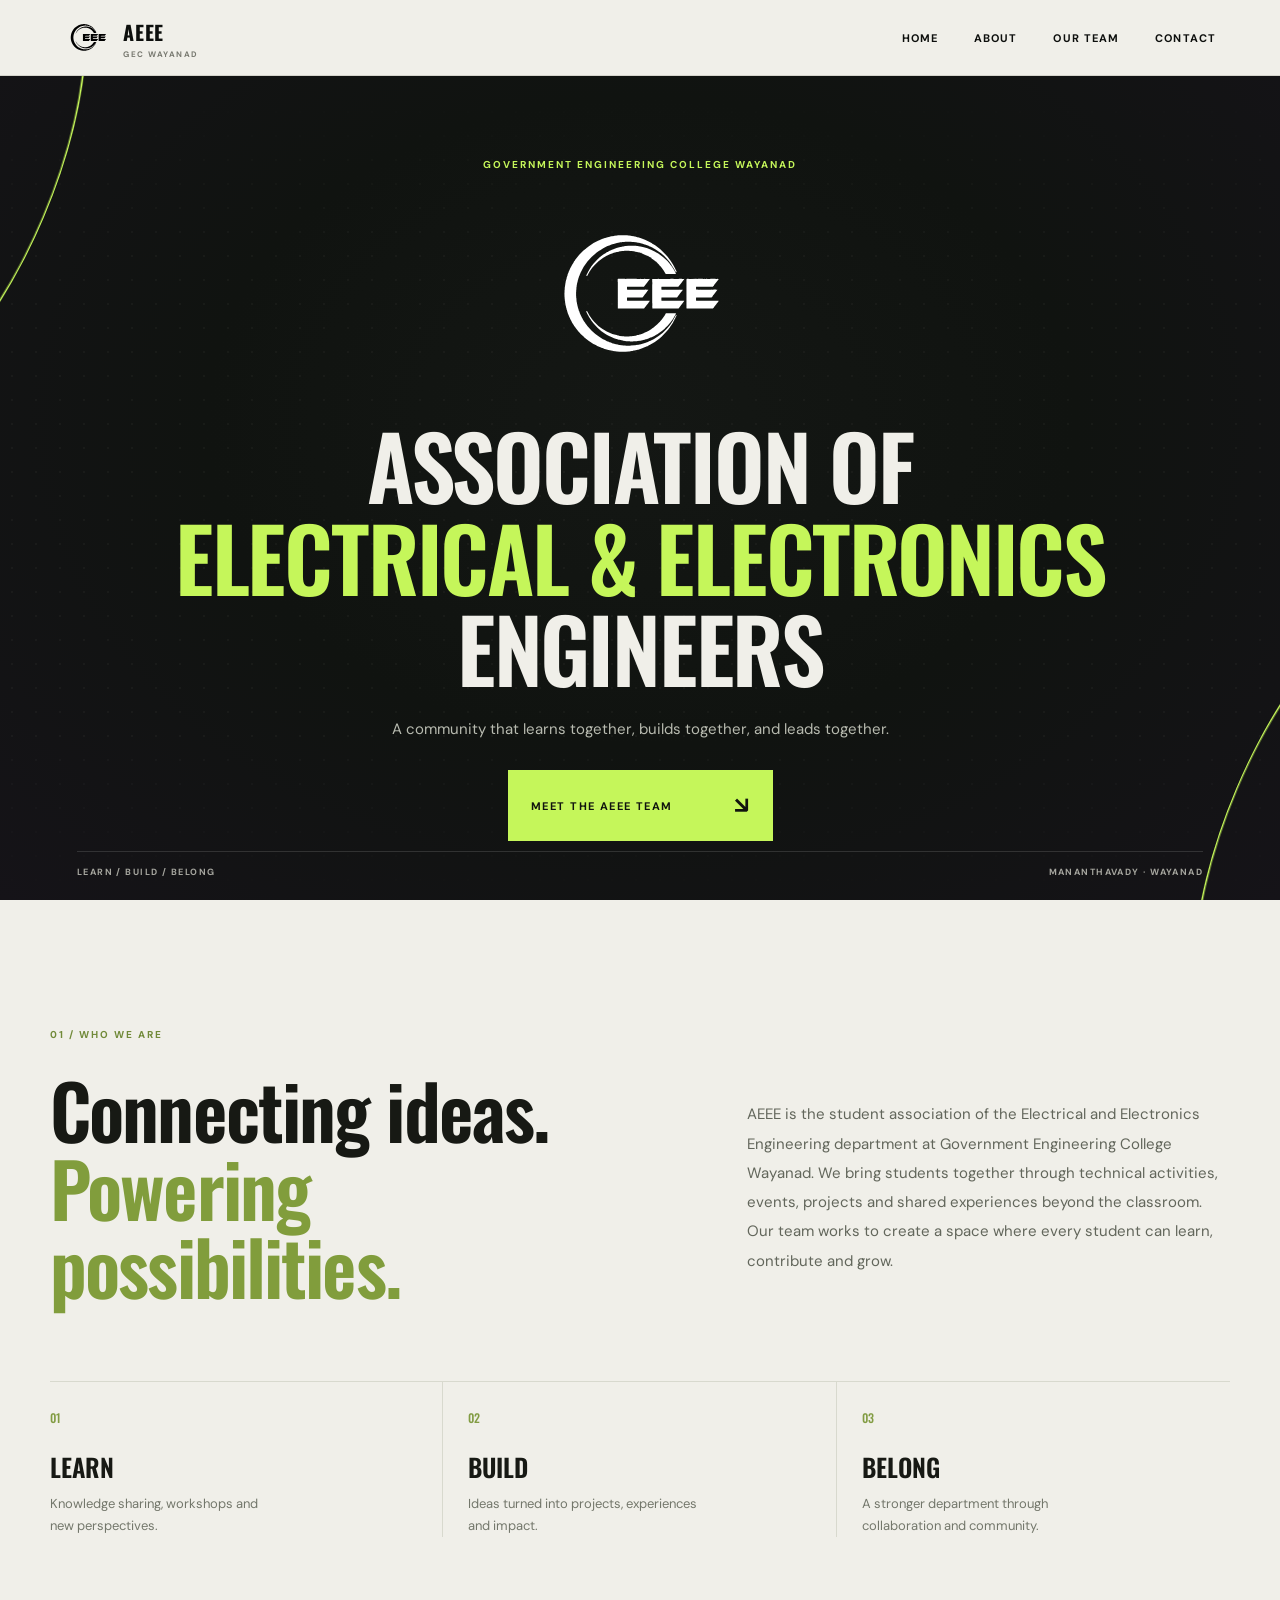
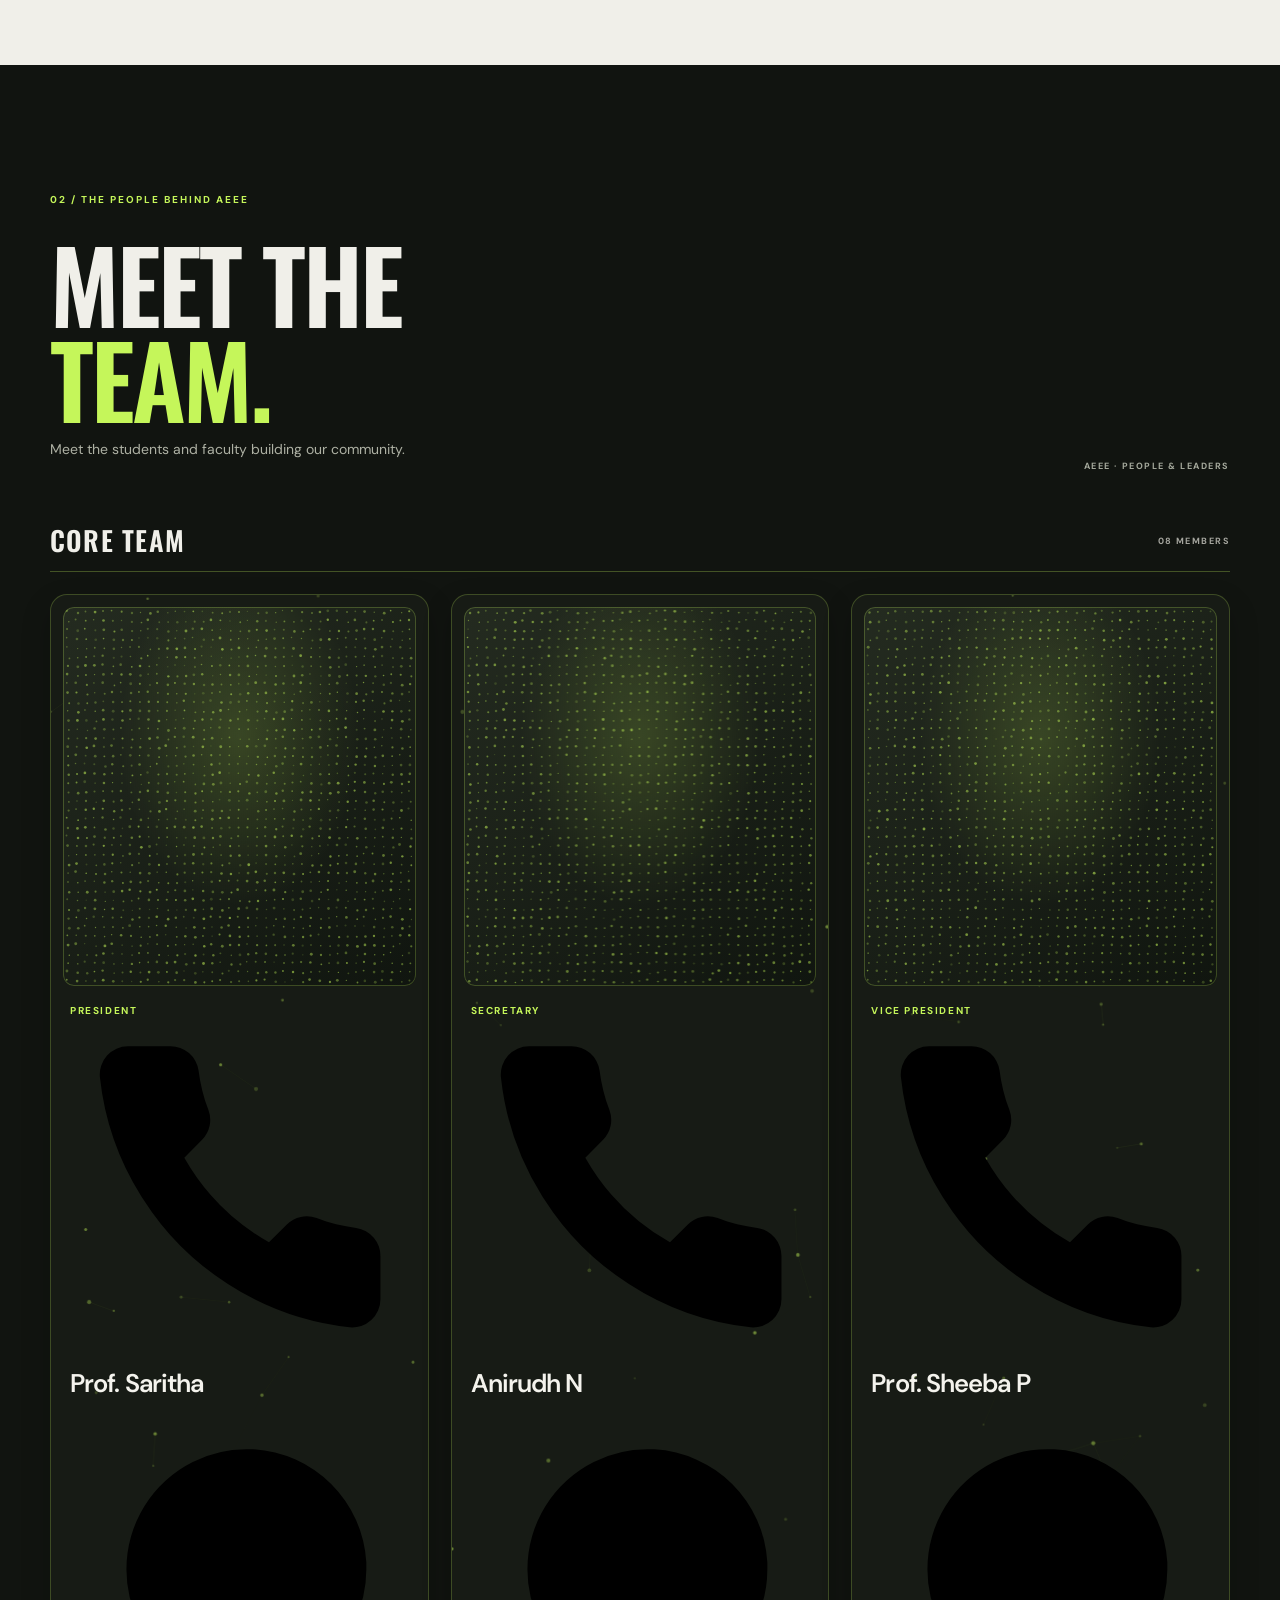
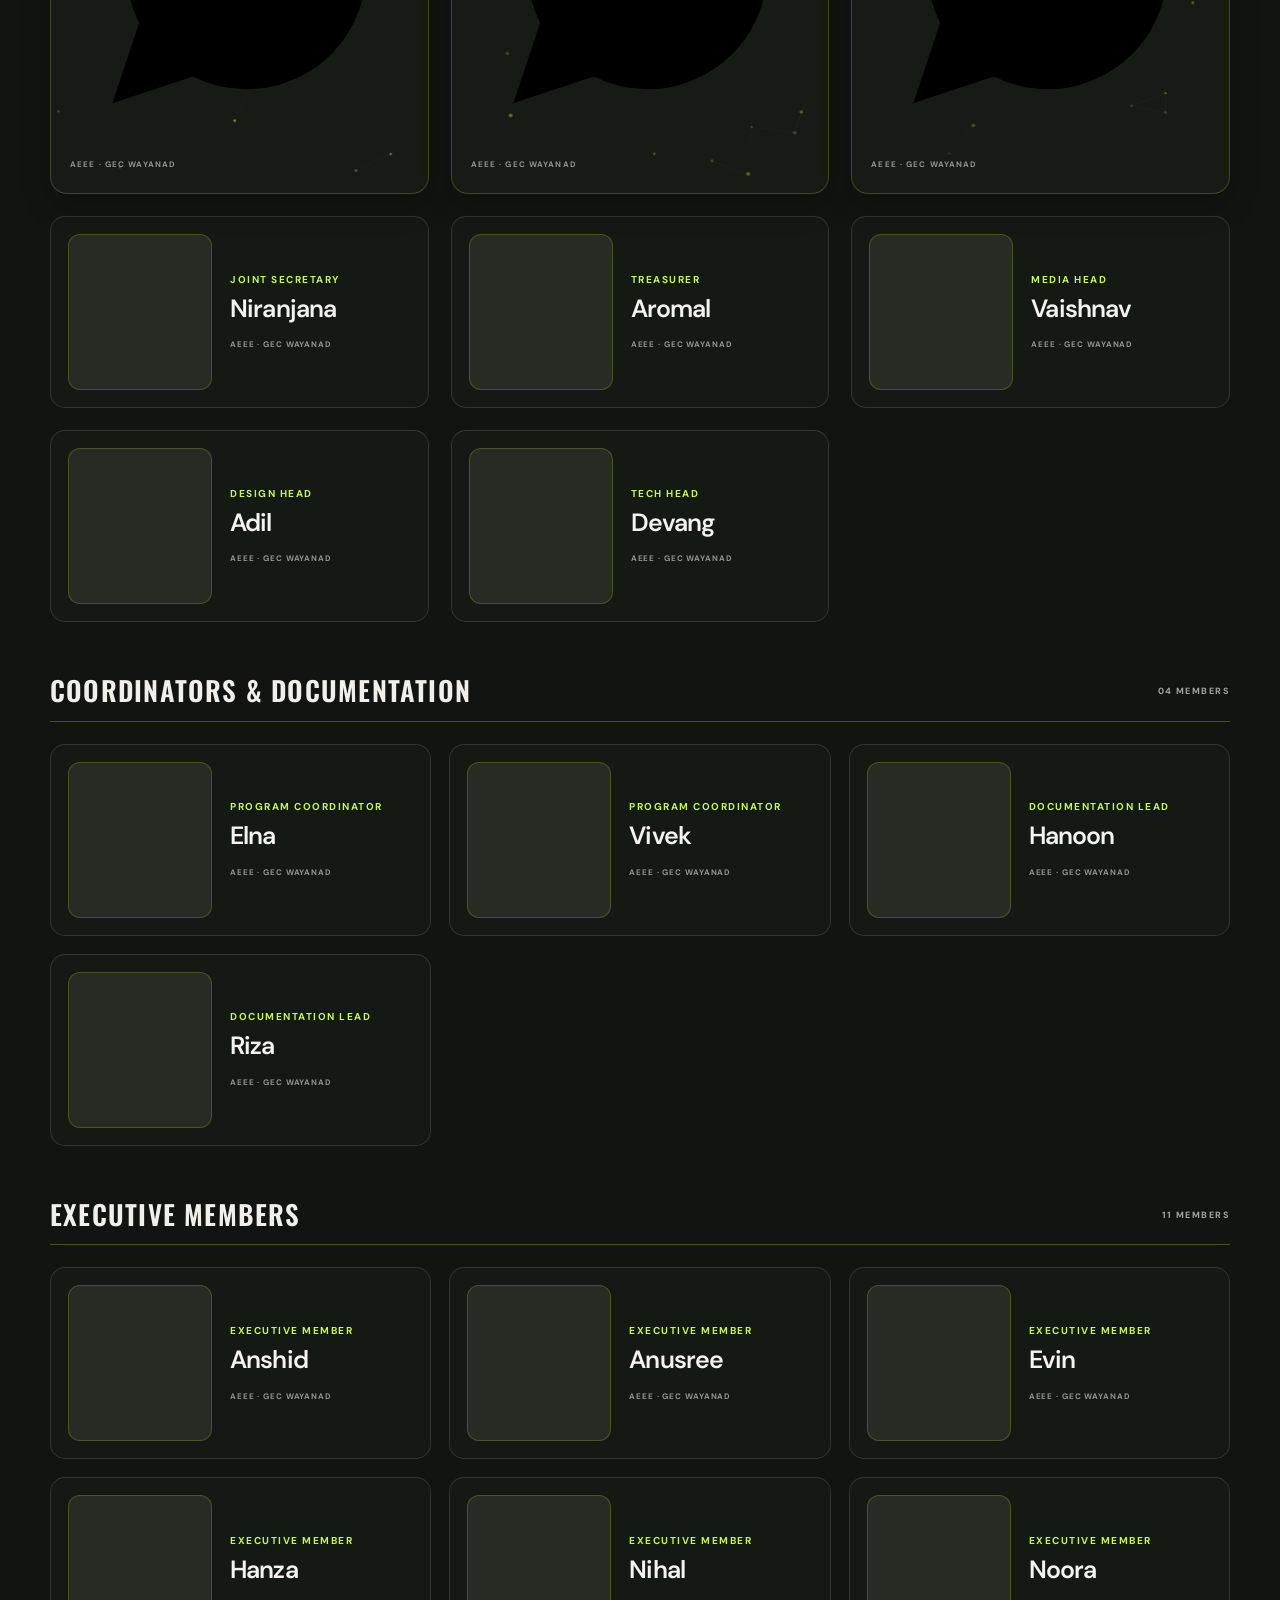
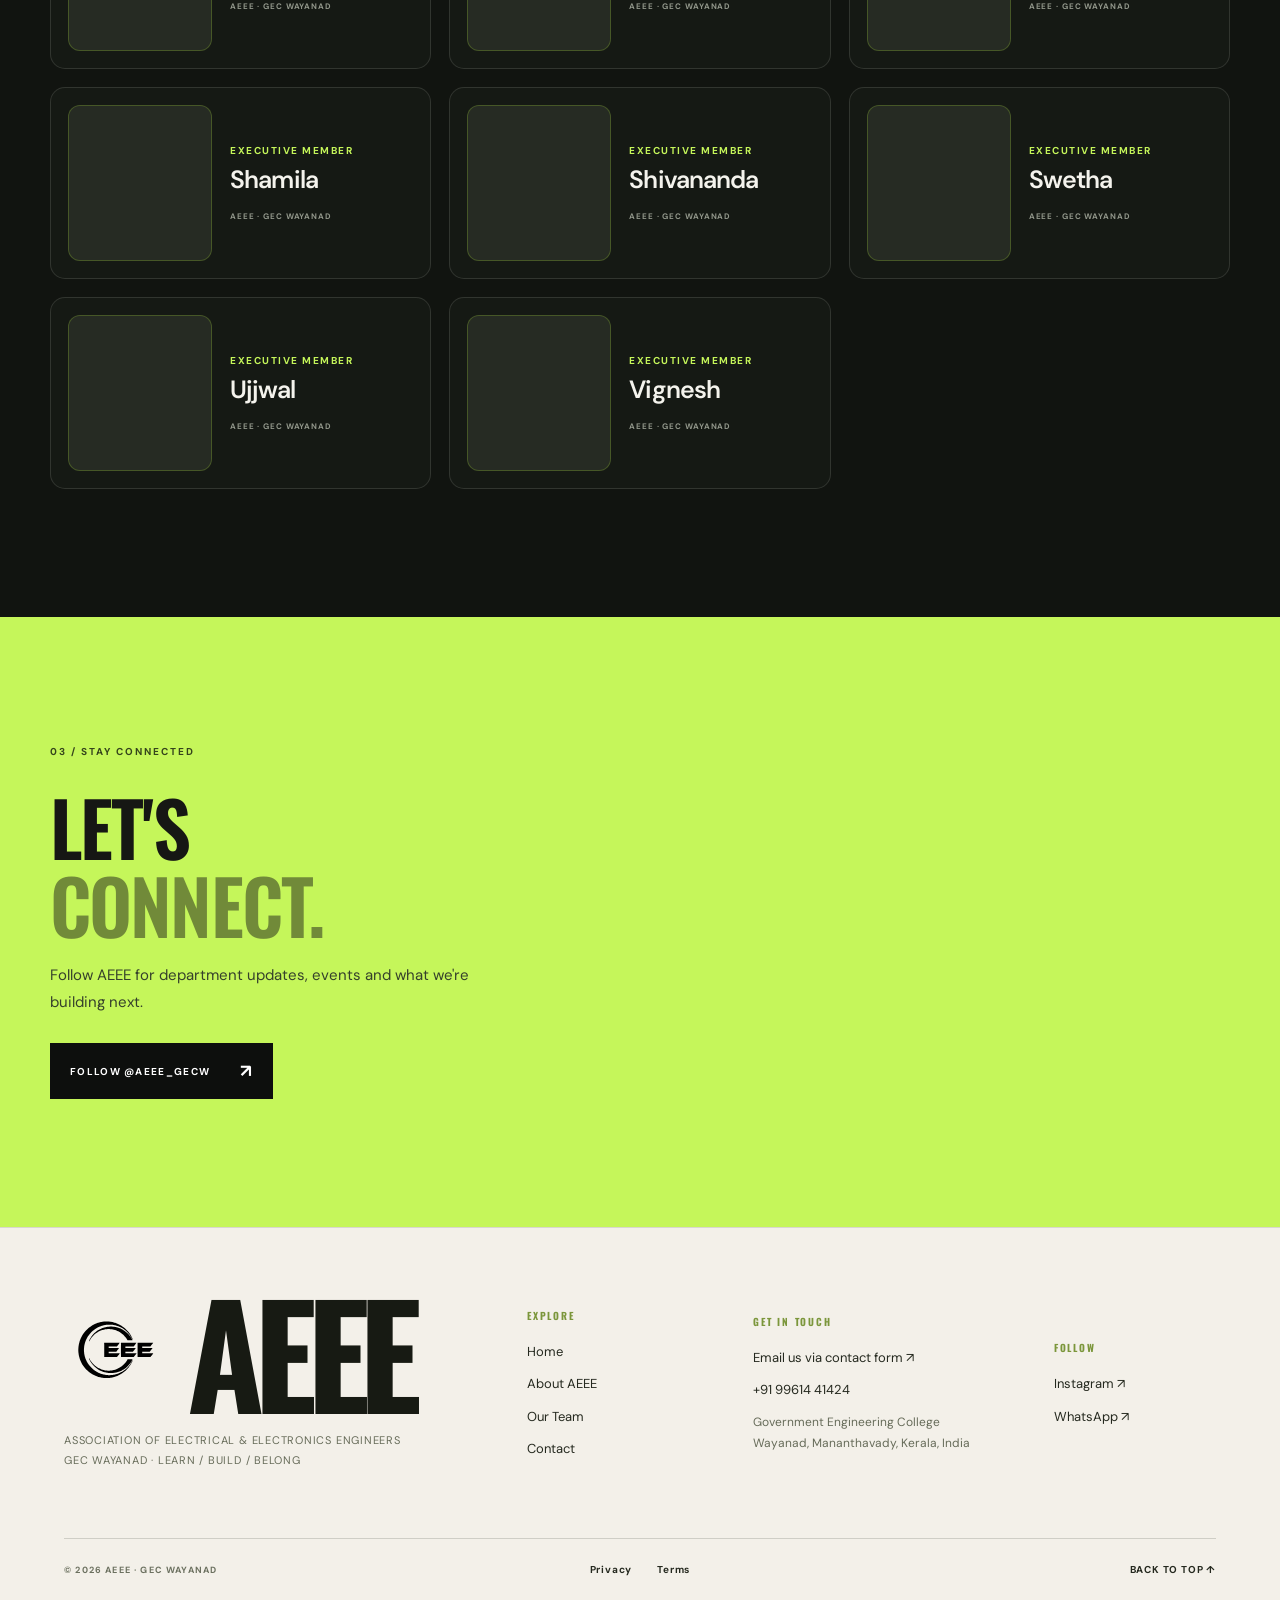
==== commit 82da1174: "Move core team contact icons beside member names" ====
--- a/index.html
+++ b/index.html
@@ -39,25 +39,25 @@
 <div class="member-group"><div class="member-group-heading"><h3>CORE TEAM</h3><span>08 MEMBERS</span></div><div class="member-grid"><article class="member-card">
       <div class="member-main">
         <div class="member-photo" role="img" aria-label="Portrait of Prof. Saritha"></div>
-        <div class="member-info"><span class="member-role">President</span><h3>Prof. Saritha</h3><span class="member-dept">AEEE · GEC WAYANAD</span></div>
-      </div>
-            <div class="member-contact member-contact-actions"><span class="contact-number">+91 99614 41424</span><div class="contact-actions"><a class="contact-icon contact-call" href="tel:+919961441424" aria-label="Call AEEE"><svg viewBox="0 0 24 24" aria-hidden="true"><path d="M22 16.92v3a2 2 0 0 1-2.18 2 19.8 19.8 0 0 1-8.63-3.07 19.5 19.5 0 0 1-6-6A19.8 19.8 0 0 1 2.12 4.2 2 2 0 0 1 4.11 2h3a2 2 0 0 1 2 1.72c.12.96.35 1.9.7 2.8a2 2 0 0 1-.45 2.11L8.1 9.9a16 16 0 0 0 6 6l1.27-1.27a2 2 0 0 1 2.11-.45c.9.35 1.84.58 2.8.7A2 2 0 0 1 22 16.92z"/></svg></a><a class="contact-icon contact-whatsapp" href="https://wa.me/919961441424" target="_blank" rel="noopener noreferrer" aria-label="Message AEEE on WhatsApp"><svg viewBox="0 0 24 24" aria-hidden="true"><path d="M21 11.5a8.4 8.4 0 0 1-.9 3.8 8.5 8.5 0 0 1-7.6 4.7 8.4 8.4 0 0 1-3.8-.9L3 21l1.9-5.7a8.4 8.4 0 0 1-.9-3.8A8.5 8.5 0 0 1 8.7 3.9a8.4 8.4 0 0 1 3.8-.9h.5a8.5 8.5 0 0 1 8 8z"/></svg></a></div></div>
+        <div class="member-info"><span class="member-role">President</span><div class="member-name-row"><a class="contact-icon contact-call" href="tel:+919961441424" aria-label="Call AEEE"><svg viewBox="0 0 24 24" aria-hidden="true"><path d="M22 16.92v3a2 2 0 0 1-2.18 2 19.8 19.8 0 0 1-8.63-3.07 19.5 19.5 0 0 1-6-6A19.8 19.8 0 0 1 2.12 4.2 2 2 0 0 1 4.11 2h3a2 2 0 0 1 2 1.72c.12.96.35 1.9.7 2.8a2 2 0 0 1-.45 2.11L8.1 9.9a16 16 0 0 0 6 6l1.27-1.27a2 2 0 0 1 2.11-.45c.9.35 1.84.58 2.8.7A2 2 0 0 1 22 16.92z"/></svg></a><h3>Prof. Saritha</h3><a class="contact-icon contact-whatsapp" href="https://wa.me/919961441424" target="_blank" rel="noopener noreferrer" aria-label="Message AEEE on WhatsApp"><svg viewBox="0 0 24 24" aria-hidden="true"><path d="M21 11.5a8.4 8.4 0 0 1-.9 3.8 8.5 8.5 0 0 1-7.6 4.7 8.4 8.4 0 0 1-3.8-.9L3 21l1.9-5.7a8.4 8.4 0 0 1-.9-3.8A8.5 8.5 0 0 1 8.7 3.9a8.4 8.4 0 0 1 3.8-.9h.5a8.5 8.5 0 0 1 8 8z"/></svg></a></div><span class="member-dept">AEEE · GEC WAYANAD</span></div>
+      </div>
+            
       </article>
 
 <article class="member-card">
       <div class="member-main">
         <div class="member-photo" role="img" aria-label="Portrait of Rahil Rafeeq"></div>
-        <div class="member-info"><span class="member-role">Secretary</span><h3>Anirudh N</h3><span class="member-dept">AEEE · GEC WAYANAD</span></div>
-      </div>
-            <div class="member-contact member-contact-actions"><span class="contact-number">+91 99614 41424</span><div class="contact-actions"><a class="contact-icon contact-call" href="tel:+919961441424" aria-label="Call AEEE"><svg viewBox="0 0 24 24" aria-hidden="true"><path d="M22 16.92v3a2 2 0 0 1-2.18 2 19.8 19.8 0 0 1-8.63-3.07 19.5 19.5 0 0 1-6-6A19.8 19.8 0 0 1 2.12 4.2 2 2 0 0 1 4.11 2h3a2 2 0 0 1 2 1.72c.12.96.35 1.9.7 2.8a2 2 0 0 1-.45 2.11L8.1 9.9a16 16 0 0 0 6 6l1.27-1.27a2 2 0 0 1 2.11-.45c.9.35 1.84.58 2.8.7A2 2 0 0 1 22 16.92z"/></svg></a><a class="contact-icon contact-whatsapp" href="https://wa.me/919961441424" target="_blank" rel="noopener noreferrer" aria-label="Message AEEE on WhatsApp"><svg viewBox="0 0 24 24" aria-hidden="true"><path d="M21 11.5a8.4 8.4 0 0 1-.9 3.8 8.5 8.5 0 0 1-7.6 4.7 8.4 8.4 0 0 1-3.8-.9L3 21l1.9-5.7a8.4 8.4 0 0 1-.9-3.8A8.5 8.5 0 0 1 8.7 3.9a8.4 8.4 0 0 1 3.8-.9h.5a8.5 8.5 0 0 1 8 8z"/></svg></a></div></div>
+        <div class="member-info"><span class="member-role">Secretary</span><div class="member-name-row"><a class="contact-icon contact-call" href="tel:+919961441424" aria-label="Call AEEE"><svg viewBox="0 0 24 24" aria-hidden="true"><path d="M22 16.92v3a2 2 0 0 1-2.18 2 19.8 19.8 0 0 1-8.63-3.07 19.5 19.5 0 0 1-6-6A19.8 19.8 0 0 1 2.12 4.2 2 2 0 0 1 4.11 2h3a2 2 0 0 1 2 1.72c.12.96.35 1.9.7 2.8a2 2 0 0 1-.45 2.11L8.1 9.9a16 16 0 0 0 6 6l1.27-1.27a2 2 0 0 1 2.11-.45c.9.35 1.84.58 2.8.7A2 2 0 0 1 22 16.92z"/></svg></a><h3>Anirudh N</h3><a class="contact-icon contact-whatsapp" href="https://wa.me/919961441424" target="_blank" rel="noopener noreferrer" aria-label="Message AEEE on WhatsApp"><svg viewBox="0 0 24 24" aria-hidden="true"><path d="M21 11.5a8.4 8.4 0 0 1-.9 3.8 8.5 8.5 0 0 1-7.6 4.7 8.4 8.4 0 0 1-3.8-.9L3 21l1.9-5.7a8.4 8.4 0 0 1-.9-3.8A8.5 8.5 0 0 1 8.7 3.9a8.4 8.4 0 0 1 3.8-.9h.5a8.5 8.5 0 0 1 8 8z"/></svg></a></div><span class="member-dept">AEEE · GEC WAYANAD</span></div>
+      </div>
+            
       </article>
 
 <article class="member-card">
       <div class="member-main">
         <div class="member-photo" role="img" aria-label="Portrait of Prof. Sheeba P"></div>
-        <div class="member-info"><span class="member-role">Vice President</span><h3>Prof. Sheeba P</h3><span class="member-dept">AEEE · GEC WAYANAD</span></div>
-      </div>
-            <div class="member-contact member-contact-actions"><span class="contact-number">+91 99614 41424</span><div class="contact-actions"><a class="contact-icon contact-call" href="tel:+919961441424" aria-label="Call AEEE"><svg viewBox="0 0 24 24" aria-hidden="true"><path d="M22 16.92v3a2 2 0 0 1-2.18 2 19.8 19.8 0 0 1-8.63-3.07 19.5 19.5 0 0 1-6-6A19.8 19.8 0 0 1 2.12 4.2 2 2 0 0 1 4.11 2h3a2 2 0 0 1 2 1.72c.12.96.35 1.9.7 2.8a2 2 0 0 1-.45 2.11L8.1 9.9a16 16 0 0 0 6 6l1.27-1.27a2 2 0 0 1 2.11-.45c.9.35 1.84.58 2.8.7A2 2 0 0 1 22 16.92z"/></svg></a><a class="contact-icon contact-whatsapp" href="https://wa.me/919961441424" target="_blank" rel="noopener noreferrer" aria-label="Message AEEE on WhatsApp"><svg viewBox="0 0 24 24" aria-hidden="true"><path d="M21 11.5a8.4 8.4 0 0 1-.9 3.8 8.5 8.5 0 0 1-7.6 4.7 8.4 8.4 0 0 1-3.8-.9L3 21l1.9-5.7a8.4 8.4 0 0 1-.9-3.8A8.5 8.5 0 0 1 8.7 3.9a8.4 8.4 0 0 1 3.8-.9h.5a8.5 8.5 0 0 1 8 8z"/></svg></a></div></div>
+        <div class="member-info"><span class="member-role">Vice President</span><div class="member-name-row"><a class="contact-icon contact-call" href="tel:+919961441424" aria-label="Call AEEE"><svg viewBox="0 0 24 24" aria-hidden="true"><path d="M22 16.92v3a2 2 0 0 1-2.18 2 19.8 19.8 0 0 1-8.63-3.07 19.5 19.5 0 0 1-6-6A19.8 19.8 0 0 1 2.12 4.2 2 2 0 0 1 4.11 2h3a2 2 0 0 1 2 1.72c.12.96.35 1.9.7 2.8a2 2 0 0 1-.45 2.11L8.1 9.9a16 16 0 0 0 6 6l1.27-1.27a2 2 0 0 1 2.11-.45c.9.35 1.84.58 2.8.7A2 2 0 0 1 22 16.92z"/></svg></a><h3>Prof. Sheeba P</h3><a class="contact-icon contact-whatsapp" href="https://wa.me/919961441424" target="_blank" rel="noopener noreferrer" aria-label="Message AEEE on WhatsApp"><svg viewBox="0 0 24 24" aria-hidden="true"><path d="M21 11.5a8.4 8.4 0 0 1-.9 3.8 8.5 8.5 0 0 1-7.6 4.7 8.4 8.4 0 0 1-3.8-.9L3 21l1.9-5.7a8.4 8.4 0 0 1-.9-3.8A8.5 8.5 0 0 1 8.7 3.9a8.4 8.4 0 0 1 3.8-.9h.5a8.5 8.5 0 0 1 8 8z"/></svg></a></div><span class="member-dept">AEEE · GEC WAYANAD</span></div>
+      </div>
+            
       </article>
 
 <article class="member-card">
--- a/style.css
+++ b/style.css
@@ -752,3 +752,181 @@
   .site-footer .footer-center-brand,.site-footer .footer-side{opacity:1;transform:none}
   .footer-strip::before{transform:scaleX(1)}
 }
+
+
+/* Refined editorial footer: cream wordmark band with compact link columns */
+.site-footer{
+  display:block;
+  width:100%;
+  min-height:0;
+  padding:0 clamp(18px,5vw,76px);
+  overflow:hidden;
+  background:#f3f0e9;
+  color:#22271b;
+  border-top:1px solid rgba(24,28,18,.12);
+}
+.footer-inner{
+  width:100%;
+  max-width:1500px;
+  margin:0 auto;
+  min-height:310px;
+  display:grid;
+  grid-template-columns:minmax(250px,1.65fr) minmax(110px,.7fr) minmax(210px,1fr) minmax(110px,.65fr);
+  gap:clamp(24px,4vw,64px);
+  align-items:center;
+  padding:clamp(38px,5vw,68px) 0;
+}
+.footer-brand-panel{min-width:0}
+.footer-wordmark{
+  display:flex;
+  align-items:center;
+  gap:clamp(10px,1.6vw,22px);
+  width:max-content;
+  max-width:100%;
+  color:#171a13;
+  font-family:"Oswald",sans-serif;
+  font-size:clamp(78px,11vw,156px);
+  line-height:.78;
+  font-weight:700;
+  letter-spacing:-.075em;
+  transition:color .25s ease,transform .35s ease;
+}
+.footer-wordmark img{
+  width:clamp(66px,8vw,112px);
+  height:clamp(66px,8vw,112px);
+  object-fit:contain;
+  filter:brightness(0);
+}
+.footer-wordmark:hover{color:#789b2e;transform:translateY(-3px)}
+.footer-brand-panel p{
+  margin:25px 0 0;
+  color:#666b59;
+  font-size:11px;
+  line-height:1.8;
+  letter-spacing:.07em;
+  text-transform:uppercase;
+}
+.footer-column{display:flex;flex-direction:column;align-items:flex-start;gap:12px;font-size:13px;line-height:1.55}
+.footer-label{
+  margin-bottom:7px;
+  color:#7b963b;
+  font-family:"Oswald",sans-serif;
+  font-size:10px;
+  font-weight:700;
+  letter-spacing:.18em;
+}
+.footer-column a,.footer-legal a{color:#25291f;text-decoration:none;transition:color .2s ease}
+.footer-column a:hover,.footer-legal a:hover{color:#85a936}
+.footer-contact-column span:not(.footer-label){color:#666b59;font-size:12px;line-height:1.7}
+.footer-legal{
+  max-width:1500px;
+  margin:0 auto;
+  min-height:62px;
+  display:grid;
+  grid-template-columns:1fr auto 1fr;
+  align-items:center;
+  gap:20px;
+  border-top:1px solid rgba(24,28,18,.16);
+  color:#6b705f;
+  font-size:9px;
+  font-weight:700;
+  letter-spacing:.13em;
+}
+.footer-legal>div{display:flex;gap:25px}
+.footer-legal a{font-size:10px;letter-spacing:.08em}
+.footer-back-top{justify-self:end}
+@media(max-width:900px){
+  .footer-inner{grid-template-columns:1.2fr 1fr 1fr;gap:32px}
+  .footer-brand-panel{grid-column:1/-1}
+  .footer-wordmark{font-size:clamp(76px,15vw,125px)}
+}
+@media(max-width:600px){
+  .site-footer{padding:0 20px}
+  .footer-inner{
+    min-height:0;
+    grid-template-columns:1fr 1fr;
+    gap:26px 18px;
+    padding:35px 0 29px;
+  }
+  .footer-brand-panel{grid-column:1/-1}
+  .footer-wordmark{font-size:clamp(76px,22vw,112px);gap:10px}
+  .footer-wordmark img{width:60px;height:60px}
+  .footer-brand-panel p{margin-top:15px;font-size:9px}
+  .footer-column{gap:9px;font-size:12px}
+  .footer-label{font-size:9px;margin-bottom:3px}
+  .footer-contact-column{grid-column:1/-1}
+  .footer-social-column{grid-column:1/-1;flex-direction:row;flex-wrap:wrap;align-items:center;gap:12px 20px}
+  .footer-social-column .footer-label{width:100%}
+  .footer-contact-column span:not(.footer-label){font-size:11px}
+  .footer-legal{
+    min-height:0;
+    grid-template-columns:1fr auto;
+    gap:12px;
+    padding:16px 0 20px;
+    font-size:8px;
+    letter-spacing:.08em;
+  }
+  .footer-legal>div{grid-column:1;grid-row:2;gap:18px}
+  .footer-back-top{grid-column:2;grid-row:1/3}
+}
+@media(prefers-reduced-motion:reduce){.footer-wordmark,.footer-column a,.footer-legal a{transition:none}}
+
+
+/* Match the homepage cursor-reactive dotted field on the contact form panel */
+.message-card{
+  position:relative;
+  isolation:isolate;
+  overflow:hidden;
+}
+.message-card>.contact-dot-canvas{
+  position:absolute;
+  inset:0;
+  z-index:0;
+  width:100%;
+  height:100%;
+  pointer-events:none;
+}
+.message-card>*:not(.contact-dot-canvas){
+  position:relative;
+  z-index:1;
+}
+@media(prefers-reduced-motion:reduce){
+  .message-card>.contact-dot-canvas{opacity:.75}
+}
+
+
+/* Align the three core particle cards into one clean row */
+.member-grid:has(>.particle-portrait-card){
+  align-items:stretch;
+  grid-auto-rows:1fr;
+}
+.member-grid:has(>.particle-portrait-card)>.member-card.particle-portrait-card{
+  align-self:stretch;
+  height:100%;
+  margin-top:0;
+}
+.member-grid:has(>.particle-portrait-card)>.member-card.particle-portrait-card>.member-main{
+  flex:1 1 auto;
+}
+@media(max-width:1050px){
+  .member-grid:has(>.particle-portrait-card){align-items:stretch}
+  .member-grid:has(>.particle-portrait-card)>.member-card.particle-portrait-card{margin-top:0}
+}
+@media(max-width:620px){
+  .member-grid:has(>.particle-portrait-card){grid-auto-rows:auto}
+  .member-grid:has(>.particle-portrait-card)>.member-card.particle-portrait-card{height:auto}
+}
+
+
+/* Restore natural card sizing for the remaining core-team members */
+.member-grid:has(>.particle-portrait-card){
+  grid-auto-rows:auto;
+}
+.member-grid:has(>.particle-portrait-card)>.member-card:not(.particle-portrait-card){
+  height:auto;
+  align-self:start;
+}
+.member-grid:has(>.particle-portrait-card)>.member-card:not(.particle-portrait-card)>.member-main{
+  flex:initial;
+  min-height:184px;
+}
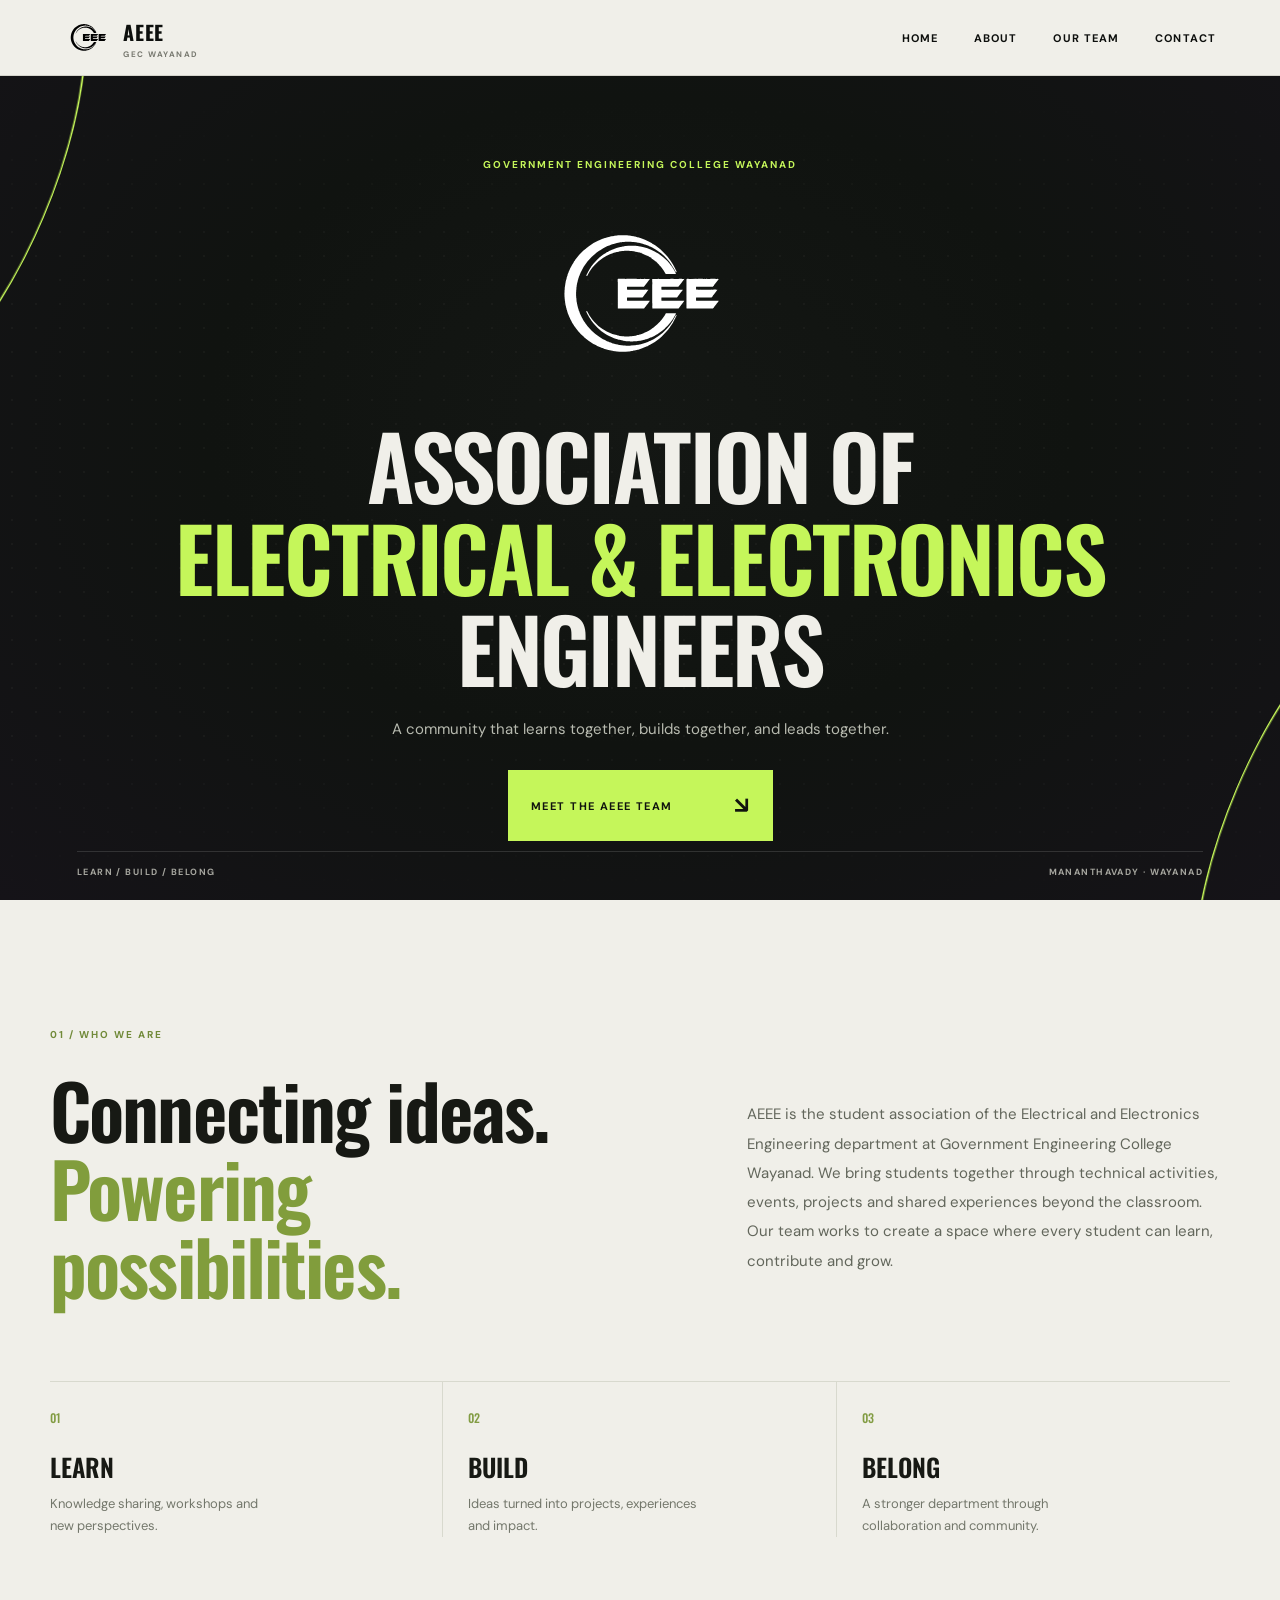
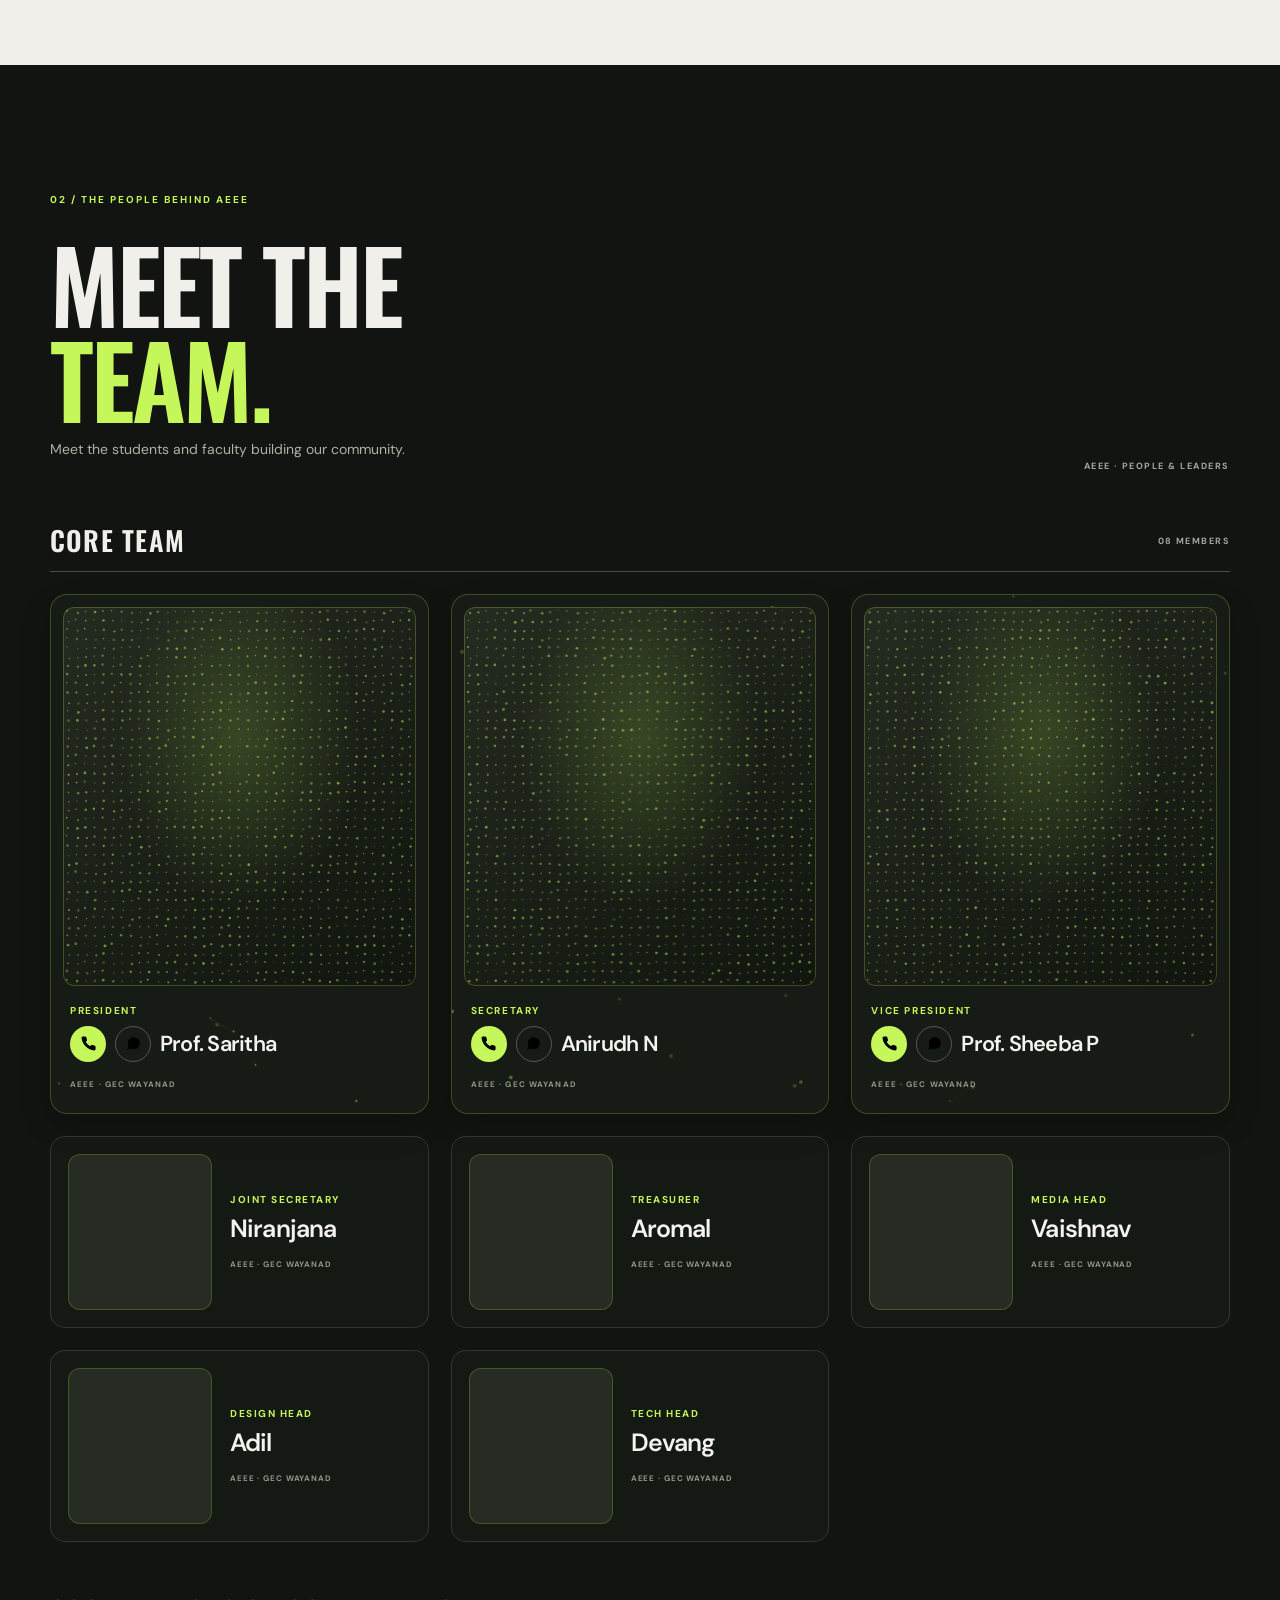
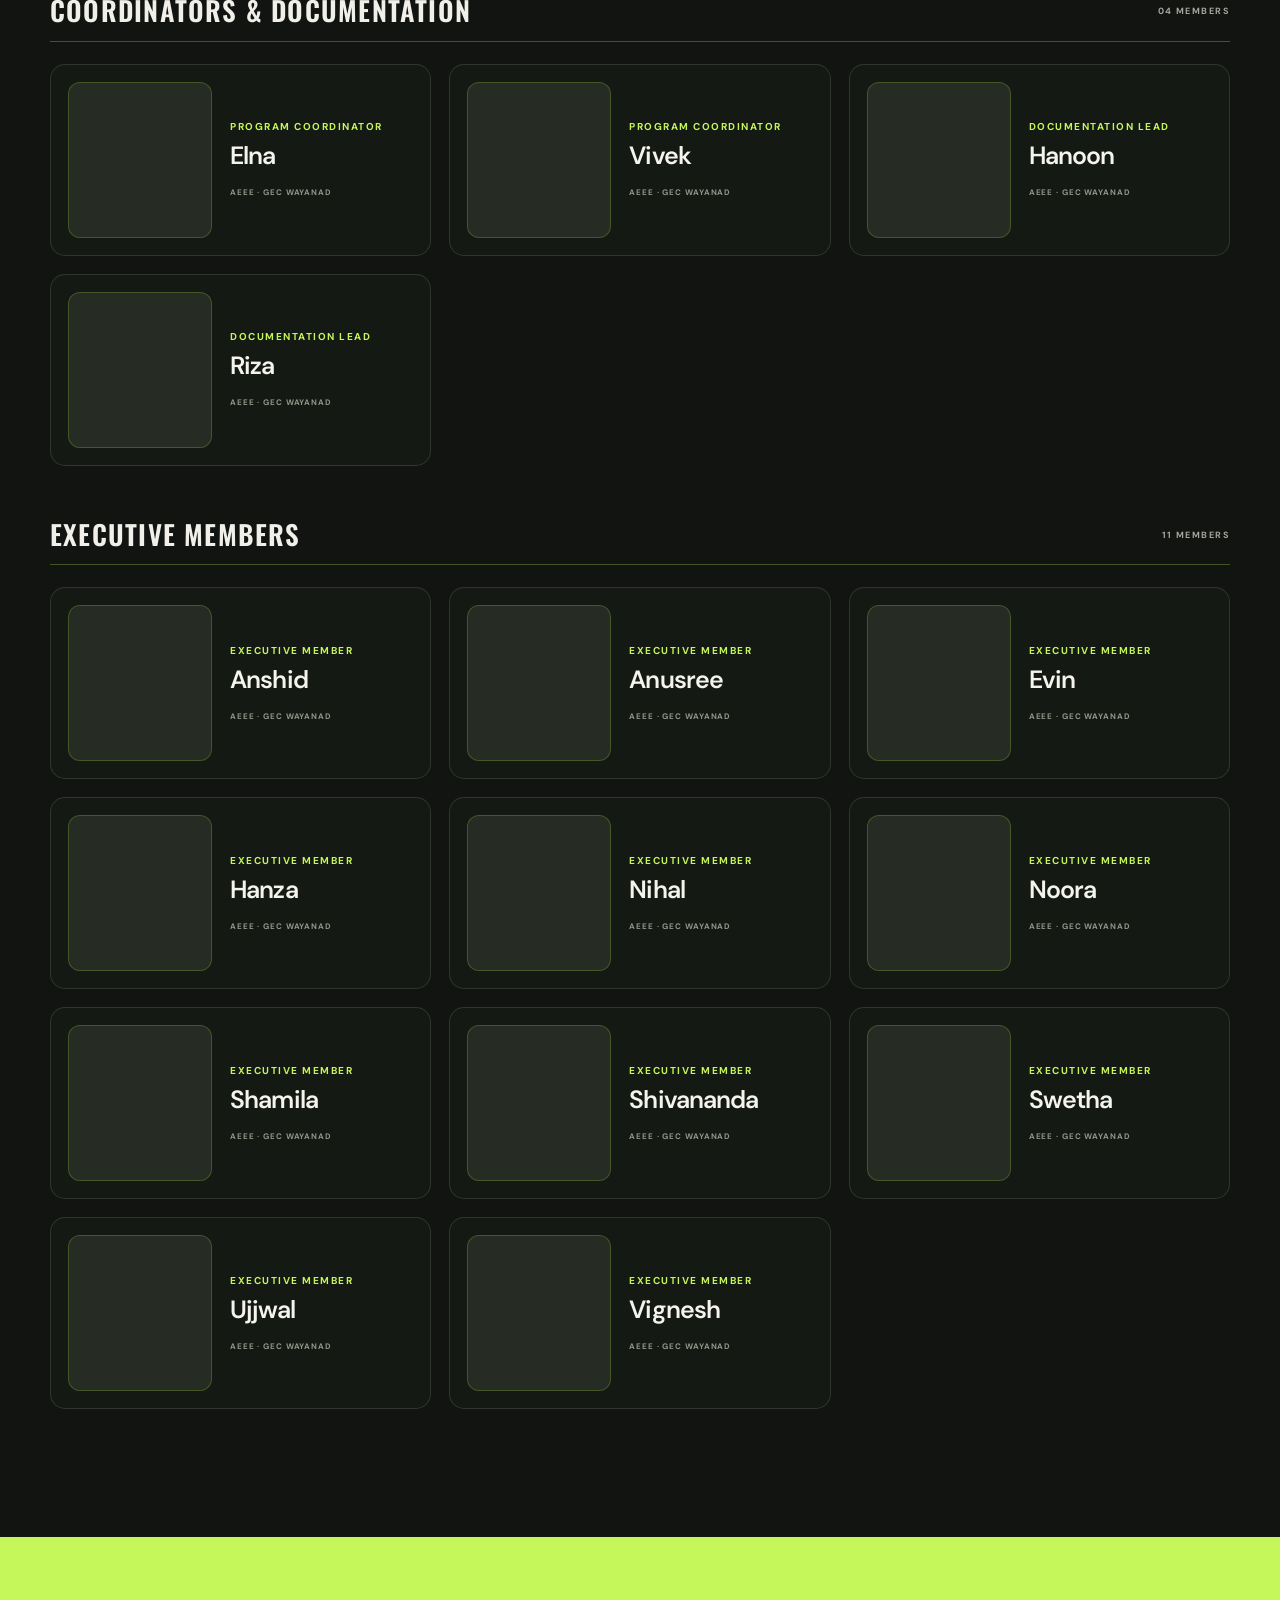
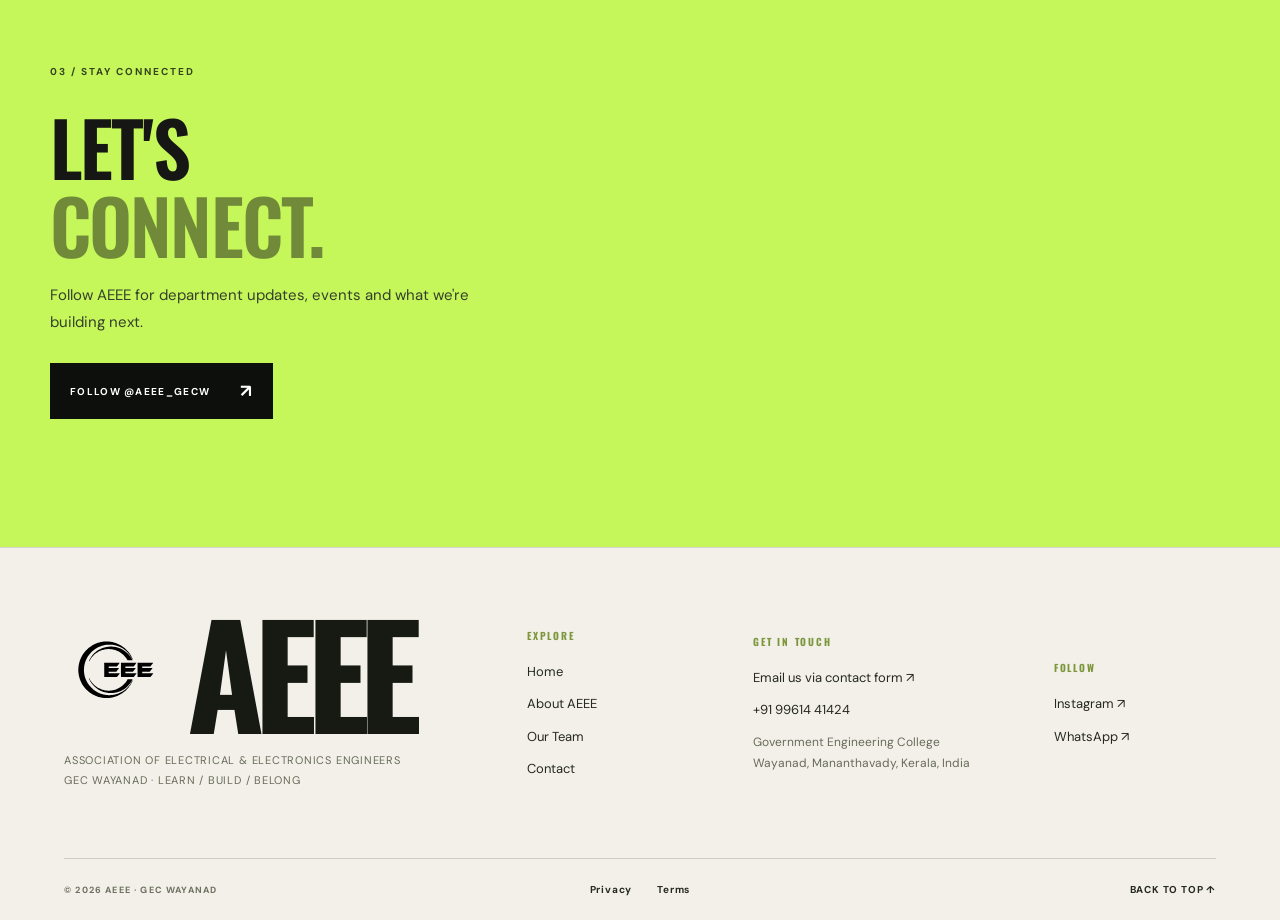
==== commit 521dd21e: "Move both core team contact icons to the left of names" ====
--- a/index.html
+++ b/index.html
@@ -39,7 +39,7 @@
 <div class="member-group"><div class="member-group-heading"><h3>CORE TEAM</h3><span>08 MEMBERS</span></div><div class="member-grid"><article class="member-card">
       <div class="member-main">
         <div class="member-photo" role="img" aria-label="Portrait of Prof. Saritha"></div>
-        <div class="member-info"><span class="member-role">President</span><div class="member-name-row"><a class="contact-icon contact-call" href="tel:+919961441424" aria-label="Call AEEE"><svg viewBox="0 0 24 24" aria-hidden="true"><path d="M22 16.92v3a2 2 0 0 1-2.18 2 19.8 19.8 0 0 1-8.63-3.07 19.5 19.5 0 0 1-6-6A19.8 19.8 0 0 1 2.12 4.2 2 2 0 0 1 4.11 2h3a2 2 0 0 1 2 1.72c.12.96.35 1.9.7 2.8a2 2 0 0 1-.45 2.11L8.1 9.9a16 16 0 0 0 6 6l1.27-1.27a2 2 0 0 1 2.11-.45c.9.35 1.84.58 2.8.7A2 2 0 0 1 22 16.92z"/></svg></a><h3>Prof. Saritha</h3><a class="contact-icon contact-whatsapp" href="https://wa.me/919961441424" target="_blank" rel="noopener noreferrer" aria-label="Message AEEE on WhatsApp"><svg viewBox="0 0 24 24" aria-hidden="true"><path d="M21 11.5a8.4 8.4 0 0 1-.9 3.8 8.5 8.5 0 0 1-7.6 4.7 8.4 8.4 0 0 1-3.8-.9L3 21l1.9-5.7a8.4 8.4 0 0 1-.9-3.8A8.5 8.5 0 0 1 8.7 3.9a8.4 8.4 0 0 1 3.8-.9h.5a8.5 8.5 0 0 1 8 8z"/></svg></a></div><span class="member-dept">AEEE · GEC WAYANAD</span></div>
+        <div class="member-info"><span class="member-role">President</span><div class="member-name-row"><a class="contact-icon contact-call" href="tel:+919961441424" aria-label="Call AEEE"><svg viewBox="0 0 24 24" aria-hidden="true"><path d="M22 16.92v3a2 2 0 0 1-2.18 2 19.8 19.8 0 0 1-8.63-3.07 19.5 19.5 0 0 1-6-6A19.8 19.8 0 0 1 2.12 4.2 2 2 0 0 1 4.11 2h3a2 2 0 0 1 2 1.72c.12.96.35 1.9.7 2.8a2 2 0 0 1-.45 2.11L8.1 9.9a16 16 0 0 0 6 6l1.27-1.27a2 2 0 0 1 2.11-.45c.9.35 1.84.58 2.8.7A2 2 0 0 1 22 16.92z"/></svg></a><a class="contact-icon contact-whatsapp" href="https://wa.me/919961441424" target="_blank" rel="noopener noreferrer" aria-label="Message AEEE on WhatsApp"><svg viewBox="0 0 24 24" aria-hidden="true"><path d="M21 11.5a8.4 8.4 0 0 1-.9 3.8 8.5 8.5 0 0 1-7.6 4.7 8.4 8.4 0 0 1-3.8-.9L3 21l1.9-5.7a8.4 8.4 0 0 1-.9-3.8A8.5 8.5 0 0 1 8.7 3.9a8.4 8.4 0 0 1 3.8-.9h.5a8.5 8.5 0 0 1 8 8z"/></svg></a><h3>Prof. Saritha</h3></div><span class="member-dept">AEEE · GEC WAYANAD</span></div>
       </div>
             
       </article>
@@ -47,7 +47,7 @@
 <article class="member-card">
       <div class="member-main">
         <div class="member-photo" role="img" aria-label="Portrait of Rahil Rafeeq"></div>
-        <div class="member-info"><span class="member-role">Secretary</span><div class="member-name-row"><a class="contact-icon contact-call" href="tel:+919961441424" aria-label="Call AEEE"><svg viewBox="0 0 24 24" aria-hidden="true"><path d="M22 16.92v3a2 2 0 0 1-2.18 2 19.8 19.8 0 0 1-8.63-3.07 19.5 19.5 0 0 1-6-6A19.8 19.8 0 0 1 2.12 4.2 2 2 0 0 1 4.11 2h3a2 2 0 0 1 2 1.72c.12.96.35 1.9.7 2.8a2 2 0 0 1-.45 2.11L8.1 9.9a16 16 0 0 0 6 6l1.27-1.27a2 2 0 0 1 2.11-.45c.9.35 1.84.58 2.8.7A2 2 0 0 1 22 16.92z"/></svg></a><h3>Anirudh N</h3><a class="contact-icon contact-whatsapp" href="https://wa.me/919961441424" target="_blank" rel="noopener noreferrer" aria-label="Message AEEE on WhatsApp"><svg viewBox="0 0 24 24" aria-hidden="true"><path d="M21 11.5a8.4 8.4 0 0 1-.9 3.8 8.5 8.5 0 0 1-7.6 4.7 8.4 8.4 0 0 1-3.8-.9L3 21l1.9-5.7a8.4 8.4 0 0 1-.9-3.8A8.5 8.5 0 0 1 8.7 3.9a8.4 8.4 0 0 1 3.8-.9h.5a8.5 8.5 0 0 1 8 8z"/></svg></a></div><span class="member-dept">AEEE · GEC WAYANAD</span></div>
+        <div class="member-info"><span class="member-role">Secretary</span><div class="member-name-row"><a class="contact-icon contact-call" href="tel:+919961441424" aria-label="Call AEEE"><svg viewBox="0 0 24 24" aria-hidden="true"><path d="M22 16.92v3a2 2 0 0 1-2.18 2 19.8 19.8 0 0 1-8.63-3.07 19.5 19.5 0 0 1-6-6A19.8 19.8 0 0 1 2.12 4.2 2 2 0 0 1 4.11 2h3a2 2 0 0 1 2 1.72c.12.96.35 1.9.7 2.8a2 2 0 0 1-.45 2.11L8.1 9.9a16 16 0 0 0 6 6l1.27-1.27a2 2 0 0 1 2.11-.45c.9.35 1.84.58 2.8.7A2 2 0 0 1 22 16.92z"/></svg></a><a class="contact-icon contact-whatsapp" href="https://wa.me/919961441424" target="_blank" rel="noopener noreferrer" aria-label="Message AEEE on WhatsApp"><svg viewBox="0 0 24 24" aria-hidden="true"><path d="M21 11.5a8.4 8.4 0 0 1-.9 3.8 8.5 8.5 0 0 1-7.6 4.7 8.4 8.4 0 0 1-3.8-.9L3 21l1.9-5.7a8.4 8.4 0 0 1-.9-3.8A8.5 8.5 0 0 1 8.7 3.9a8.4 8.4 0 0 1 3.8-.9h.5a8.5 8.5 0 0 1 8 8z"/></svg></a><h3>Anirudh N</h3></div><span class="member-dept">AEEE · GEC WAYANAD</span></div>
       </div>
             
       </article>
@@ -55,7 +55,7 @@
 <article class="member-card">
       <div class="member-main">
         <div class="member-photo" role="img" aria-label="Portrait of Prof. Sheeba P"></div>
-        <div class="member-info"><span class="member-role">Vice President</span><div class="member-name-row"><a class="contact-icon contact-call" href="tel:+919961441424" aria-label="Call AEEE"><svg viewBox="0 0 24 24" aria-hidden="true"><path d="M22 16.92v3a2 2 0 0 1-2.18 2 19.8 19.8 0 0 1-8.63-3.07 19.5 19.5 0 0 1-6-6A19.8 19.8 0 0 1 2.12 4.2 2 2 0 0 1 4.11 2h3a2 2 0 0 1 2 1.72c.12.96.35 1.9.7 2.8a2 2 0 0 1-.45 2.11L8.1 9.9a16 16 0 0 0 6 6l1.27-1.27a2 2 0 0 1 2.11-.45c.9.35 1.84.58 2.8.7A2 2 0 0 1 22 16.92z"/></svg></a><h3>Prof. Sheeba P</h3><a class="contact-icon contact-whatsapp" href="https://wa.me/919961441424" target="_blank" rel="noopener noreferrer" aria-label="Message AEEE on WhatsApp"><svg viewBox="0 0 24 24" aria-hidden="true"><path d="M21 11.5a8.4 8.4 0 0 1-.9 3.8 8.5 8.5 0 0 1-7.6 4.7 8.4 8.4 0 0 1-3.8-.9L3 21l1.9-5.7a8.4 8.4 0 0 1-.9-3.8A8.5 8.5 0 0 1 8.7 3.9a8.4 8.4 0 0 1 3.8-.9h.5a8.5 8.5 0 0 1 8 8z"/></svg></a></div><span class="member-dept">AEEE · GEC WAYANAD</span></div>
+        <div class="member-info"><span class="member-role">Vice President</span><div class="member-name-row"><a class="contact-icon contact-call" href="tel:+919961441424" aria-label="Call AEEE"><svg viewBox="0 0 24 24" aria-hidden="true"><path d="M22 16.92v3a2 2 0 0 1-2.18 2 19.8 19.8 0 0 1-8.63-3.07 19.5 19.5 0 0 1-6-6A19.8 19.8 0 0 1 2.12 4.2 2 2 0 0 1 4.11 2h3a2 2 0 0 1 2 1.72c.12.96.35 1.9.7 2.8a2 2 0 0 1-.45 2.11L8.1 9.9a16 16 0 0 0 6 6l1.27-1.27a2 2 0 0 1 2.11-.45c.9.35 1.84.58 2.8.7A2 2 0 0 1 22 16.92z"/></svg></a><a class="contact-icon contact-whatsapp" href="https://wa.me/919961441424" target="_blank" rel="noopener noreferrer" aria-label="Message AEEE on WhatsApp"><svg viewBox="0 0 24 24" aria-hidden="true"><path d="M21 11.5a8.4 8.4 0 0 1-.9 3.8 8.5 8.5 0 0 1-7.6 4.7 8.4 8.4 0 0 1-3.8-.9L3 21l1.9-5.7a8.4 8.4 0 0 1-.9-3.8A8.5 8.5 0 0 1 8.7 3.9a8.4 8.4 0 0 1 3.8-.9h.5a8.5 8.5 0 0 1 8 8z"/></svg></a><h3>Prof. Sheeba P</h3></div><span class="member-dept">AEEE · GEC WAYANAD</span></div>
       </div>
             
       </article>
--- a/style.css
+++ b/style.css
@@ -930,3 +930,27 @@
   flex:initial;
   min-height:184px;
 }
+
+
+/* Call and message actions beside each of the three core member names */
+.member-card.particle-portrait-card .member-name-row{
+ display:flex;align-items:center;gap:9px;min-width:0;margin:8px 0 9px;
+}
+.member-card.particle-portrait-card .member-name-row h3{
+ flex:0 1 auto;min-width:0;margin:0;font-size:clamp(18px,1.7vw,24px);
+}
+.member-card.particle-portrait-card .member-name-row .contact-icon{
+ flex:0 0 36px;width:36px;height:36px;min-width:36px;padding:0;
+ display:grid;place-items:center;border-radius:50%;background:var(--lime,#c5f65a);color:#151914;
+}
+.member-card.particle-portrait-card .member-name-row .contact-whatsapp{
+ background:transparent;border:1px solid rgba(240,239,233,.28);color:#f0efe9;
+}
+.member-card.particle-portrait-card .member-name-row .contact-icon svg{width:17px;height:17px}
+.member-card.particle-portrait-card .member-name-row .contact-icon:hover{transform:translateY(-2px);background:#dcff91;color:#151914}
+@media(max-width:760px){
+ .member-card.particle-portrait-card .member-name-row{gap:6px}
+ .member-card.particle-portrait-card .member-name-row .contact-icon{flex-basis:31px;width:31px;height:31px;min-width:31px}
+ .member-card.particle-portrait-card .member-name-row .contact-icon svg{width:14px;height:14px}
+ .member-card.particle-portrait-card .member-name-row h3{font-size:clamp(16px,4.2vw,21px)}
+}
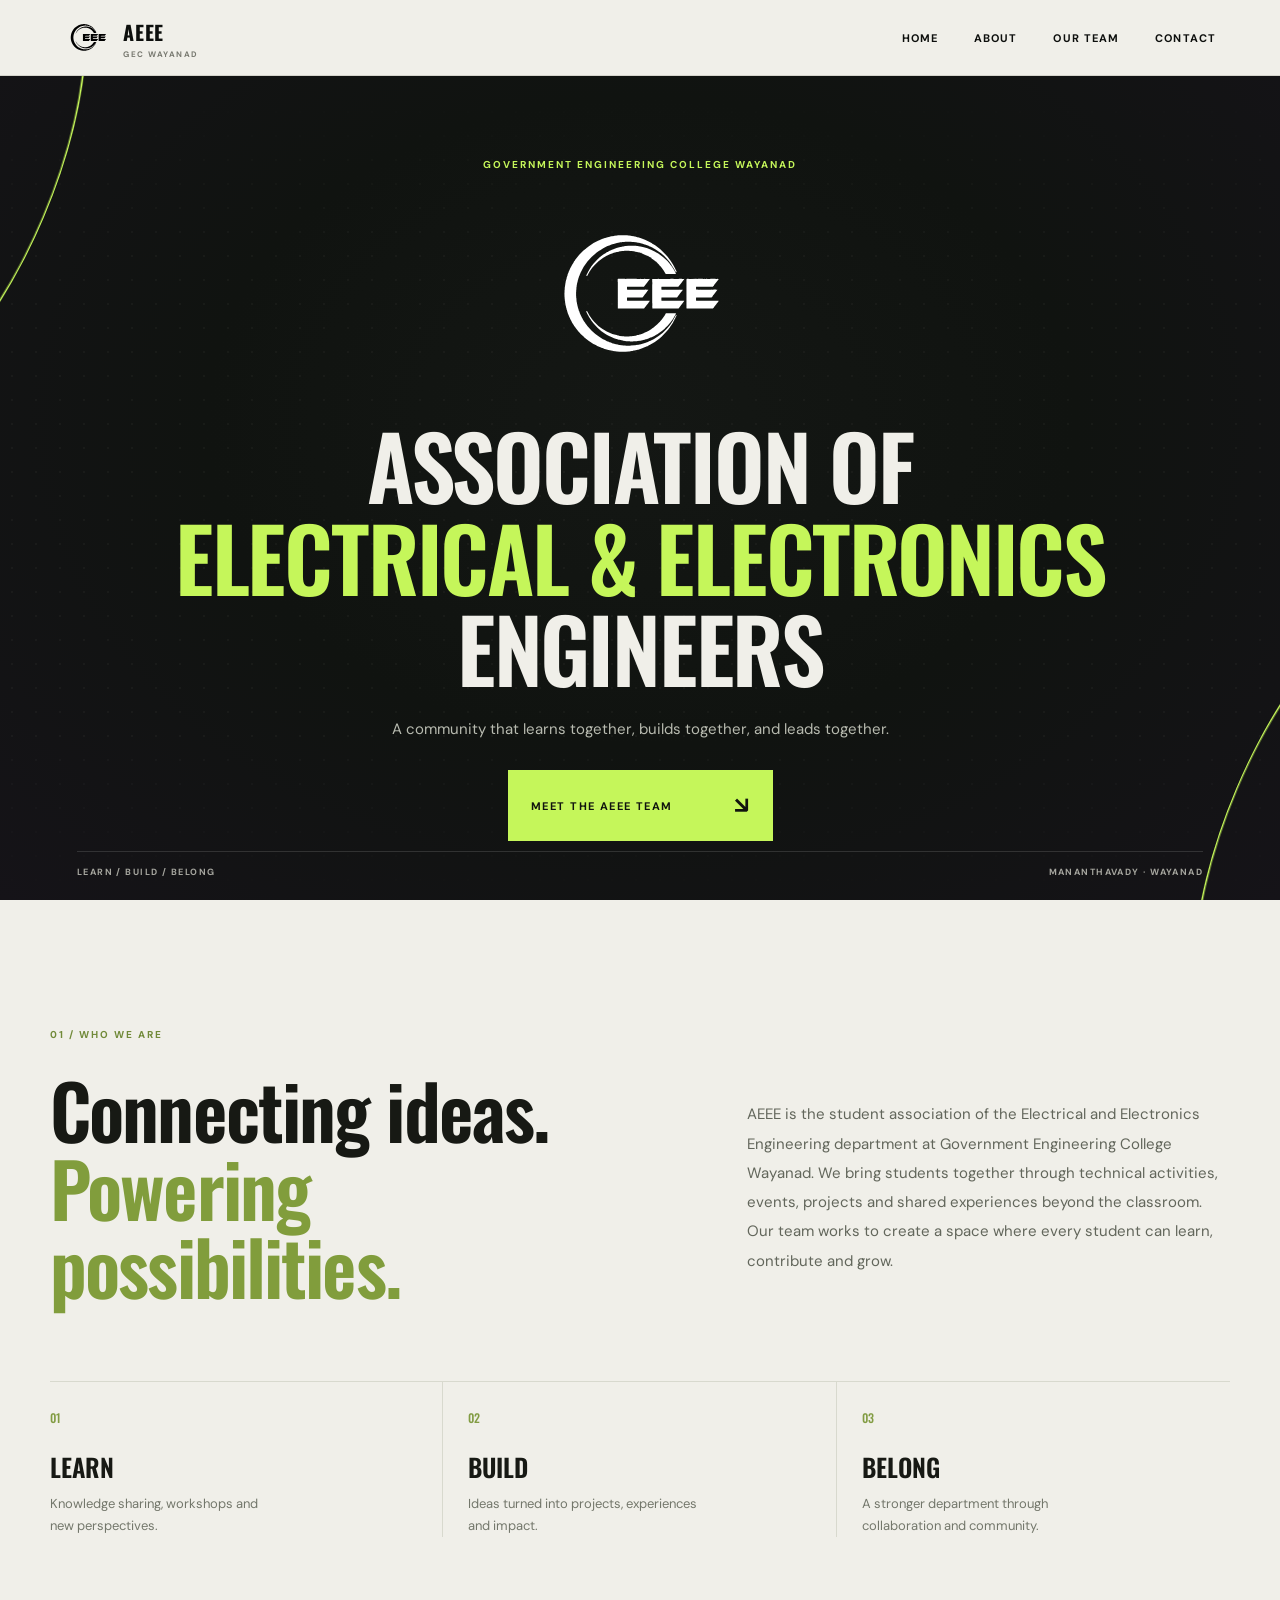
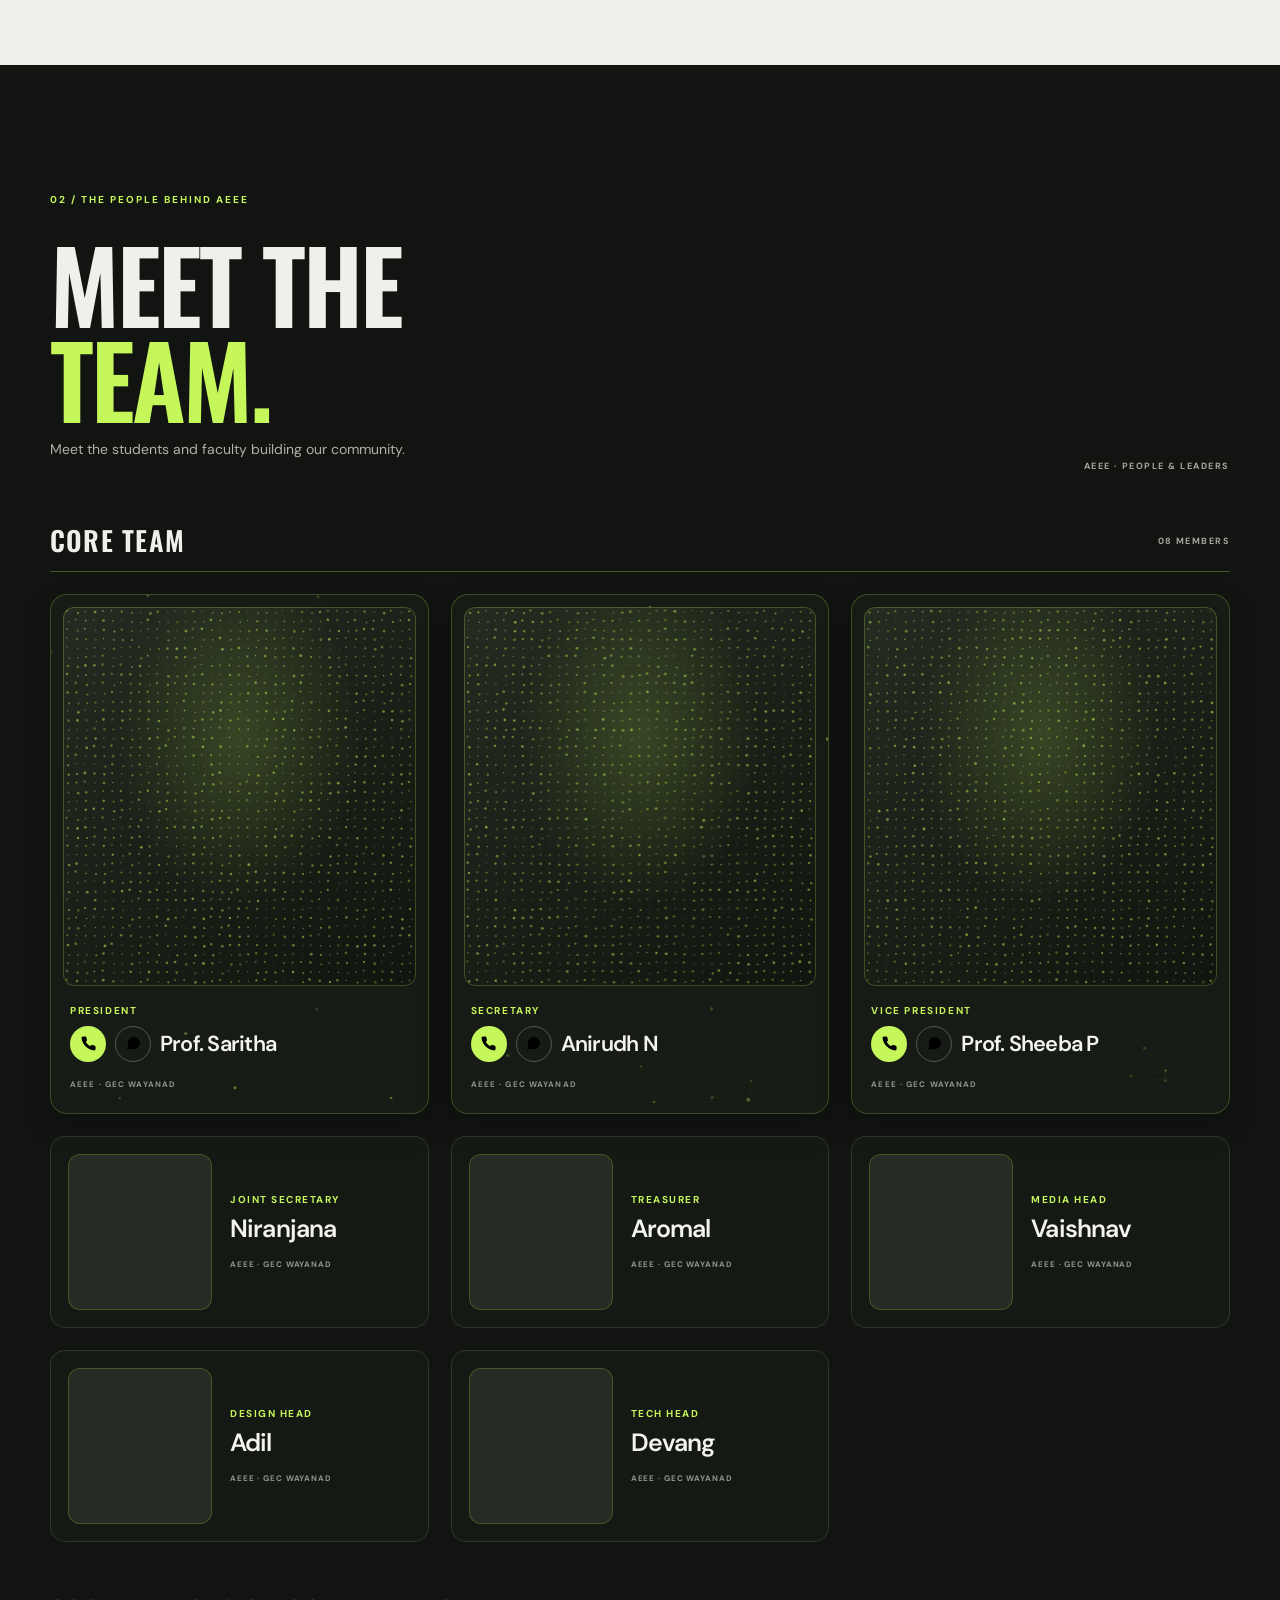
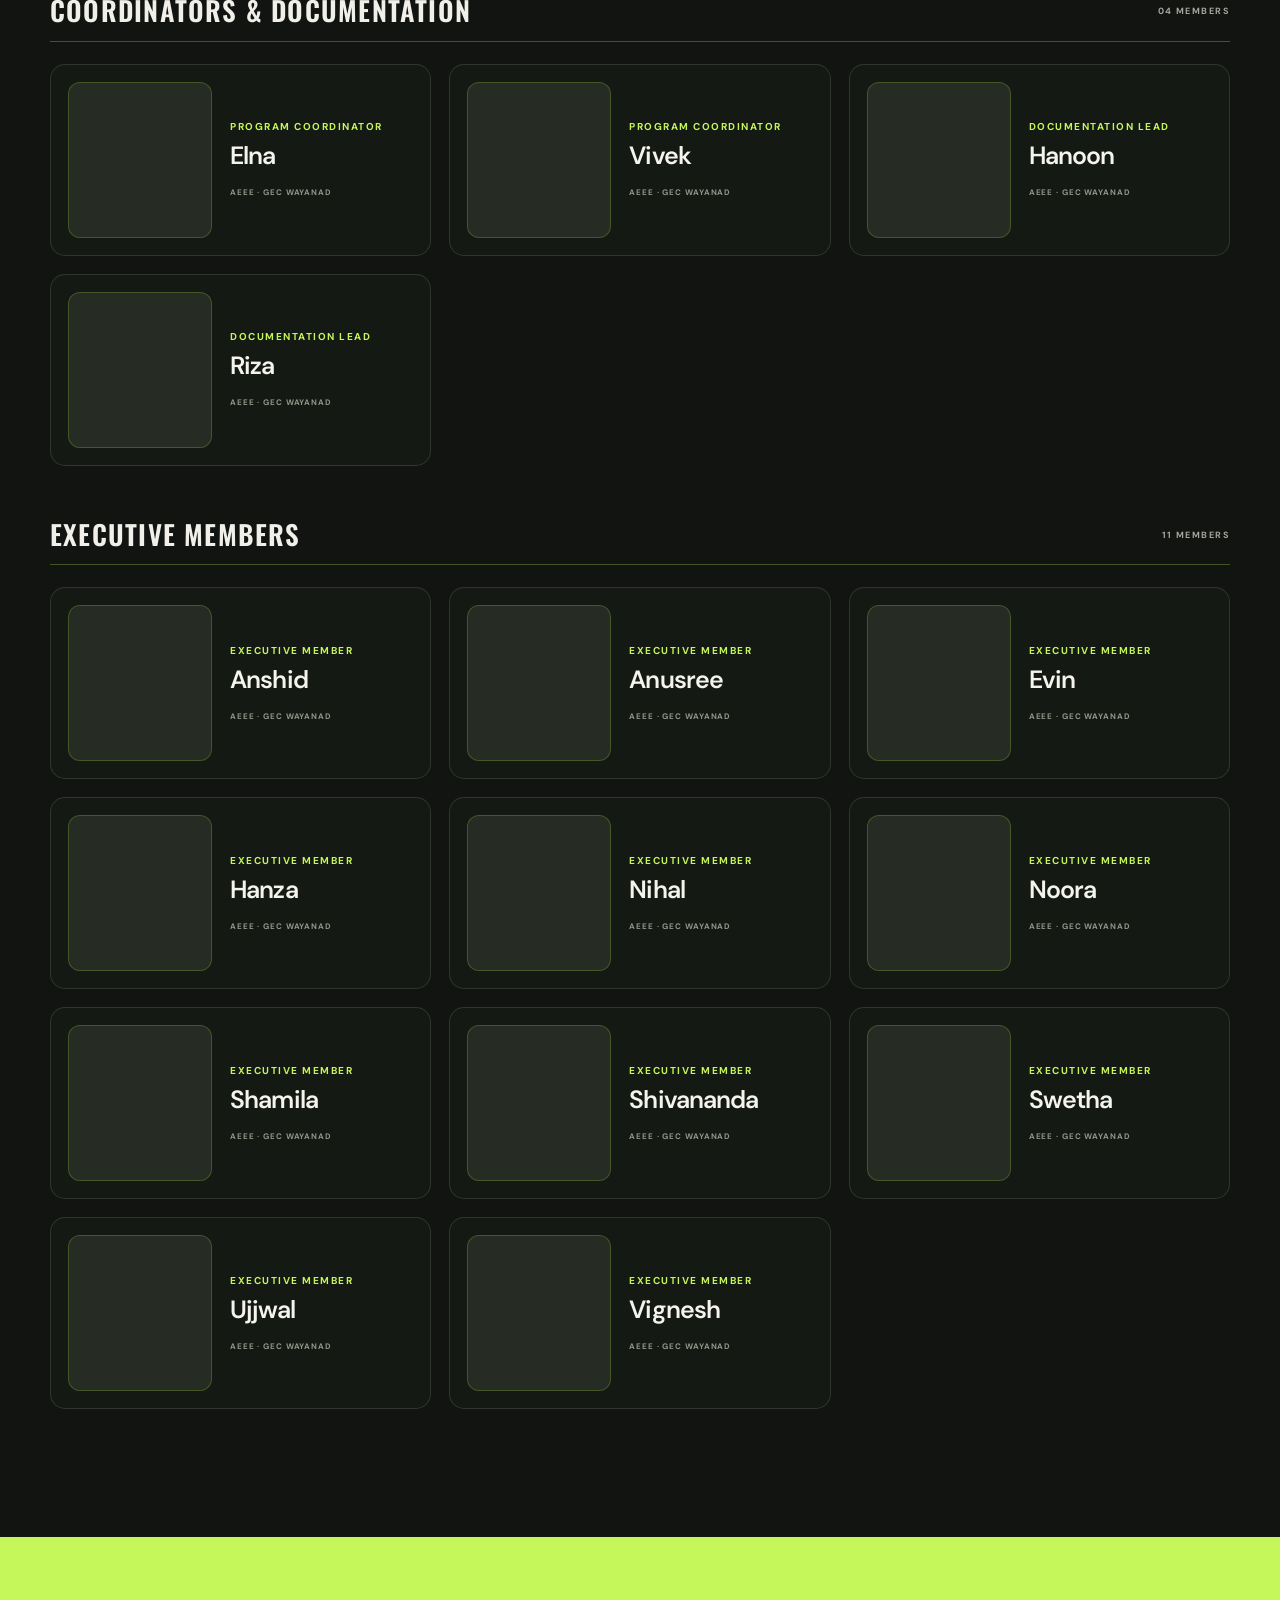
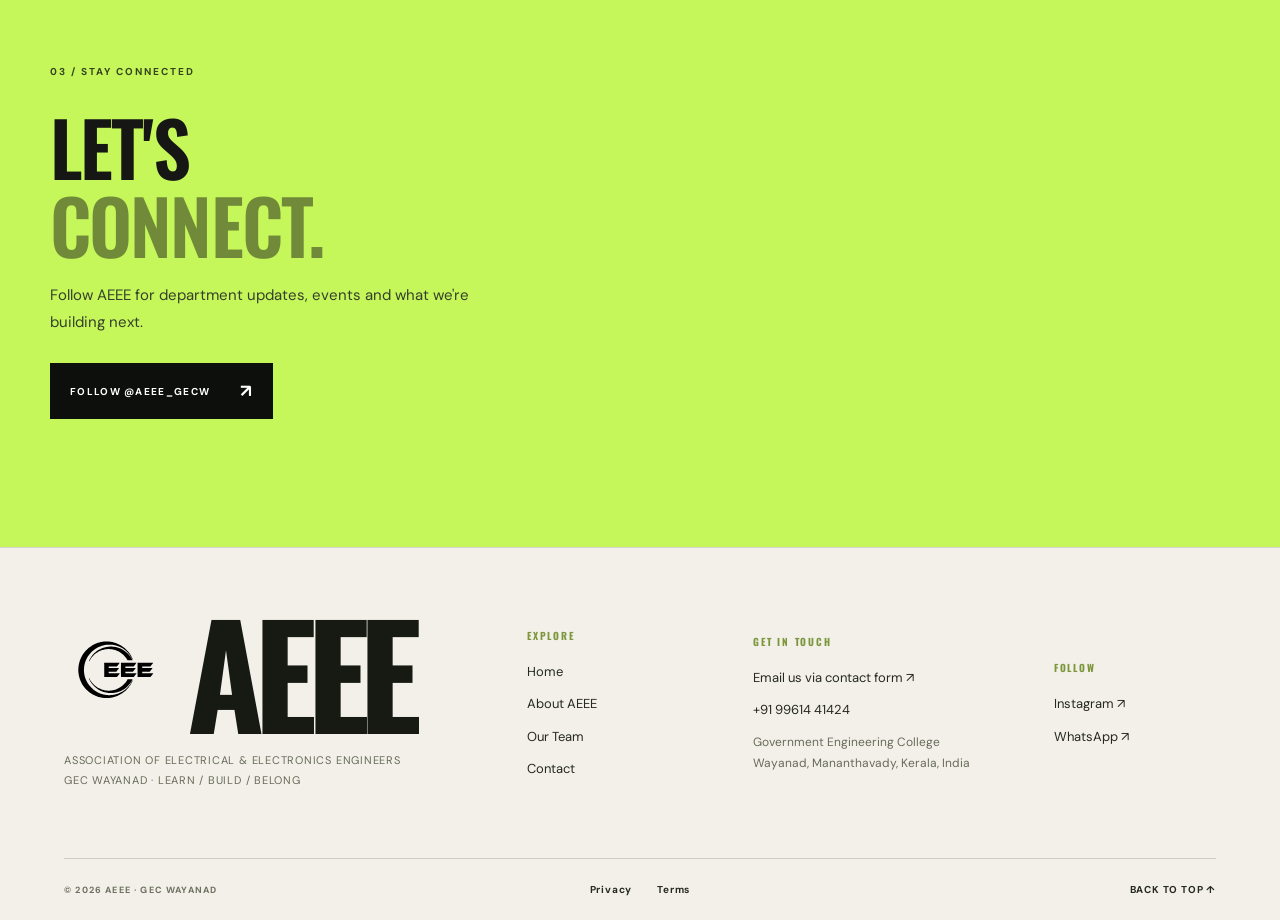
==== commit 89cdc2c1: "Move core team contact icons to right end of member names" ====
--- a/index.html
+++ b/index.html
@@ -39,7 +39,7 @@
 <div class="member-group"><div class="member-group-heading"><h3>CORE TEAM</h3><span>08 MEMBERS</span></div><div class="member-grid"><article class="member-card">
       <div class="member-main">
         <div class="member-photo" role="img" aria-label="Portrait of Prof. Saritha"></div>
-        <div class="member-info"><span class="member-role">President</span><div class="member-name-row"><a class="contact-icon contact-call" href="tel:+919961441424" aria-label="Call AEEE"><svg viewBox="0 0 24 24" aria-hidden="true"><path d="M22 16.92v3a2 2 0 0 1-2.18 2 19.8 19.8 0 0 1-8.63-3.07 19.5 19.5 0 0 1-6-6A19.8 19.8 0 0 1 2.12 4.2 2 2 0 0 1 4.11 2h3a2 2 0 0 1 2 1.72c.12.96.35 1.9.7 2.8a2 2 0 0 1-.45 2.11L8.1 9.9a16 16 0 0 0 6 6l1.27-1.27a2 2 0 0 1 2.11-.45c.9.35 1.84.58 2.8.7A2 2 0 0 1 22 16.92z"/></svg></a><a class="contact-icon contact-whatsapp" href="https://wa.me/919961441424" target="_blank" rel="noopener noreferrer" aria-label="Message AEEE on WhatsApp"><svg viewBox="0 0 24 24" aria-hidden="true"><path d="M21 11.5a8.4 8.4 0 0 1-.9 3.8 8.5 8.5 0 0 1-7.6 4.7 8.4 8.4 0 0 1-3.8-.9L3 21l1.9-5.7a8.4 8.4 0 0 1-.9-3.8A8.5 8.5 0 0 1 8.7 3.9a8.4 8.4 0 0 1 3.8-.9h.5a8.5 8.5 0 0 1 8 8z"/></svg></a><h3>Prof. Saritha</h3></div><span class="member-dept">AEEE · GEC WAYANAD</span></div>
+        <div class="member-info"><span class="member-role">President</span><div class="member-name-row"><h3>Prof. Saritha</h3><a class="contact-icon contact-call" href="tel:+919961441424" aria-label="Call AEEE"><svg viewBox="0 0 24 24" aria-hidden="true"><path d="M22 16.92v3a2 2 0 0 1-2.18 2 19.8 19.8 0 0 1-8.63-3.07 19.5 19.5 0 0 1-6-6A19.8 19.8 0 0 1 2.12 4.2 2 2 0 0 1 4.11 2h3a2 2 0 0 1 2 1.72c.12.96.35 1.9.7 2.8a2 2 0 0 1-.45 2.11L8.1 9.9a16 16 0 0 0 6 6l1.27-1.27a2 2 0 0 1 2.11-.45c.9.35 1.84.58 2.8.7A2 2 0 0 1 22 16.92z"/></svg></a><a class="contact-icon contact-whatsapp" href="https://wa.me/919961441424" target="_blank" rel="noopener noreferrer" aria-label="Message AEEE on WhatsApp"><svg viewBox="0 0 24 24" aria-hidden="true"><path d="M21 11.5a8.4 8.4 0 0 1-.9 3.8 8.5 8.5 0 0 1-7.6 4.7 8.4 8.4 0 0 1-3.8-.9L3 21l1.9-5.7a8.4 8.4 0 0 1-.9-3.8A8.5 8.5 0 0 1 8.7 3.9a8.4 8.4 0 0 1 3.8-.9h.5a8.5 8.5 0 0 1 8 8z"/></svg></a></div><span class="member-dept">AEEE · GEC WAYANAD</span></div>
       </div>
             
       </article>
@@ -47,7 +47,7 @@
 <article class="member-card">
       <div class="member-main">
         <div class="member-photo" role="img" aria-label="Portrait of Rahil Rafeeq"></div>
-        <div class="member-info"><span class="member-role">Secretary</span><div class="member-name-row"><a class="contact-icon contact-call" href="tel:+919961441424" aria-label="Call AEEE"><svg viewBox="0 0 24 24" aria-hidden="true"><path d="M22 16.92v3a2 2 0 0 1-2.18 2 19.8 19.8 0 0 1-8.63-3.07 19.5 19.5 0 0 1-6-6A19.8 19.8 0 0 1 2.12 4.2 2 2 0 0 1 4.11 2h3a2 2 0 0 1 2 1.72c.12.96.35 1.9.7 2.8a2 2 0 0 1-.45 2.11L8.1 9.9a16 16 0 0 0 6 6l1.27-1.27a2 2 0 0 1 2.11-.45c.9.35 1.84.58 2.8.7A2 2 0 0 1 22 16.92z"/></svg></a><a class="contact-icon contact-whatsapp" href="https://wa.me/919961441424" target="_blank" rel="noopener noreferrer" aria-label="Message AEEE on WhatsApp"><svg viewBox="0 0 24 24" aria-hidden="true"><path d="M21 11.5a8.4 8.4 0 0 1-.9 3.8 8.5 8.5 0 0 1-7.6 4.7 8.4 8.4 0 0 1-3.8-.9L3 21l1.9-5.7a8.4 8.4 0 0 1-.9-3.8A8.5 8.5 0 0 1 8.7 3.9a8.4 8.4 0 0 1 3.8-.9h.5a8.5 8.5 0 0 1 8 8z"/></svg></a><h3>Anirudh N</h3></div><span class="member-dept">AEEE · GEC WAYANAD</span></div>
+        <div class="member-info"><span class="member-role">Secretary</span><div class="member-name-row"><h3>Anirudh N</h3><a class="contact-icon contact-call" href="tel:+919961441424" aria-label="Call AEEE"><svg viewBox="0 0 24 24" aria-hidden="true"><path d="M22 16.92v3a2 2 0 0 1-2.18 2 19.8 19.8 0 0 1-8.63-3.07 19.5 19.5 0 0 1-6-6A19.8 19.8 0 0 1 2.12 4.2 2 2 0 0 1 4.11 2h3a2 2 0 0 1 2 1.72c.12.96.35 1.9.7 2.8a2 2 0 0 1-.45 2.11L8.1 9.9a16 16 0 0 0 6 6l1.27-1.27a2 2 0 0 1 2.11-.45c.9.35 1.84.58 2.8.7A2 2 0 0 1 22 16.92z"/></svg></a><a class="contact-icon contact-whatsapp" href="https://wa.me/919961441424" target="_blank" rel="noopener noreferrer" aria-label="Message AEEE on WhatsApp"><svg viewBox="0 0 24 24" aria-hidden="true"><path d="M21 11.5a8.4 8.4 0 0 1-.9 3.8 8.5 8.5 0 0 1-7.6 4.7 8.4 8.4 0 0 1-3.8-.9L3 21l1.9-5.7a8.4 8.4 0 0 1-.9-3.8A8.5 8.5 0 0 1 8.7 3.9a8.4 8.4 0 0 1 3.8-.9h.5a8.5 8.5 0 0 1 8 8z"/></svg></a></div><span class="member-dept">AEEE · GEC WAYANAD</span></div>
       </div>
             
       </article>
@@ -55,7 +55,7 @@
 <article class="member-card">
       <div class="member-main">
         <div class="member-photo" role="img" aria-label="Portrait of Prof. Sheeba P"></div>
-        <div class="member-info"><span class="member-role">Vice President</span><div class="member-name-row"><a class="contact-icon contact-call" href="tel:+919961441424" aria-label="Call AEEE"><svg viewBox="0 0 24 24" aria-hidden="true"><path d="M22 16.92v3a2 2 0 0 1-2.18 2 19.8 19.8 0 0 1-8.63-3.07 19.5 19.5 0 0 1-6-6A19.8 19.8 0 0 1 2.12 4.2 2 2 0 0 1 4.11 2h3a2 2 0 0 1 2 1.72c.12.96.35 1.9.7 2.8a2 2 0 0 1-.45 2.11L8.1 9.9a16 16 0 0 0 6 6l1.27-1.27a2 2 0 0 1 2.11-.45c.9.35 1.84.58 2.8.7A2 2 0 0 1 22 16.92z"/></svg></a><a class="contact-icon contact-whatsapp" href="https://wa.me/919961441424" target="_blank" rel="noopener noreferrer" aria-label="Message AEEE on WhatsApp"><svg viewBox="0 0 24 24" aria-hidden="true"><path d="M21 11.5a8.4 8.4 0 0 1-.9 3.8 8.5 8.5 0 0 1-7.6 4.7 8.4 8.4 0 0 1-3.8-.9L3 21l1.9-5.7a8.4 8.4 0 0 1-.9-3.8A8.5 8.5 0 0 1 8.7 3.9a8.4 8.4 0 0 1 3.8-.9h.5a8.5 8.5 0 0 1 8 8z"/></svg></a><h3>Prof. Sheeba P</h3></div><span class="member-dept">AEEE · GEC WAYANAD</span></div>
+        <div class="member-info"><span class="member-role">Vice President</span><div class="member-name-row"><h3>Prof. Sheeba P</h3><a class="contact-icon contact-call" href="tel:+919961441424" aria-label="Call AEEE"><svg viewBox="0 0 24 24" aria-hidden="true"><path d="M22 16.92v3a2 2 0 0 1-2.18 2 19.8 19.8 0 0 1-8.63-3.07 19.5 19.5 0 0 1-6-6A19.8 19.8 0 0 1 2.12 4.2 2 2 0 0 1 4.11 2h3a2 2 0 0 1 2 1.72c.12.96.35 1.9.7 2.8a2 2 0 0 1-.45 2.11L8.1 9.9a16 16 0 0 0 6 6l1.27-1.27a2 2 0 0 1 2.11-.45c.9.35 1.84.58 2.8.7A2 2 0 0 1 22 16.92z"/></svg></a><a class="contact-icon contact-whatsapp" href="https://wa.me/919961441424" target="_blank" rel="noopener noreferrer" aria-label="Message AEEE on WhatsApp"><svg viewBox="0 0 24 24" aria-hidden="true"><path d="M21 11.5a8.4 8.4 0 0 1-.9 3.8 8.5 8.5 0 0 1-7.6 4.7 8.4 8.4 0 0 1-3.8-.9L3 21l1.9-5.7a8.4 8.4 0 0 1-.9-3.8A8.5 8.5 0 0 1 8.7 3.9a8.4 8.4 0 0 1 3.8-.9h.5a8.5 8.5 0 0 1 8 8z"/></svg></a></div><span class="member-dept">AEEE · GEC WAYANAD</span></div>
       </div>
             
       </article>
--- a/style.css
+++ b/style.css
@@ -954,3 +954,15 @@
  .member-card.particle-portrait-card .member-name-row .contact-icon svg{width:14px;height:14px}
  .member-card.particle-portrait-card .member-name-row h3{font-size:clamp(16px,4.2vw,21px)}
 }
+
+
+/* Keep both contact actions grouped together at the left of each name */
+.member-card.particle-portrait-card .member-name-row{
+  justify-content:flex-start;
+}
+.member-card.particle-portrait-card .member-name-row .contact-whatsapp{
+  order:0;
+}
+.member-card.particle-portrait-card .member-name-row h3{
+  order:1;
+}
